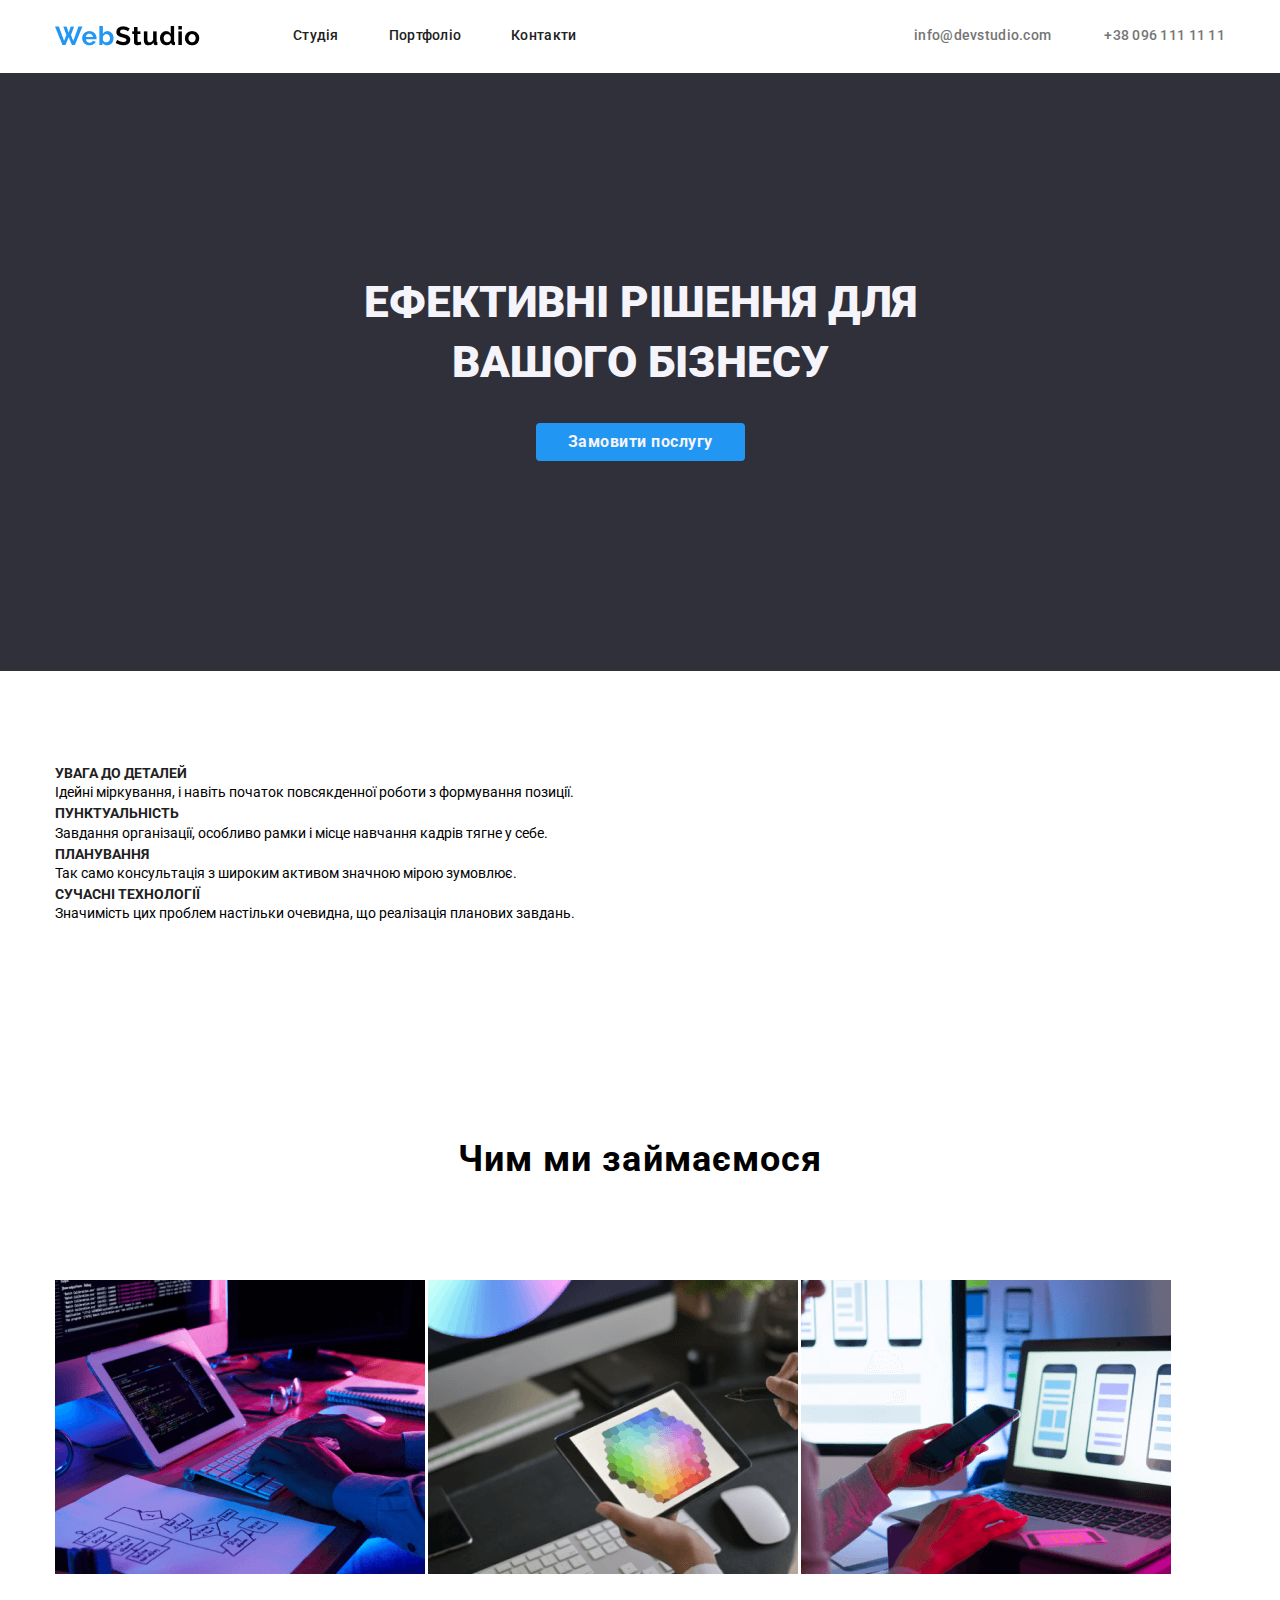
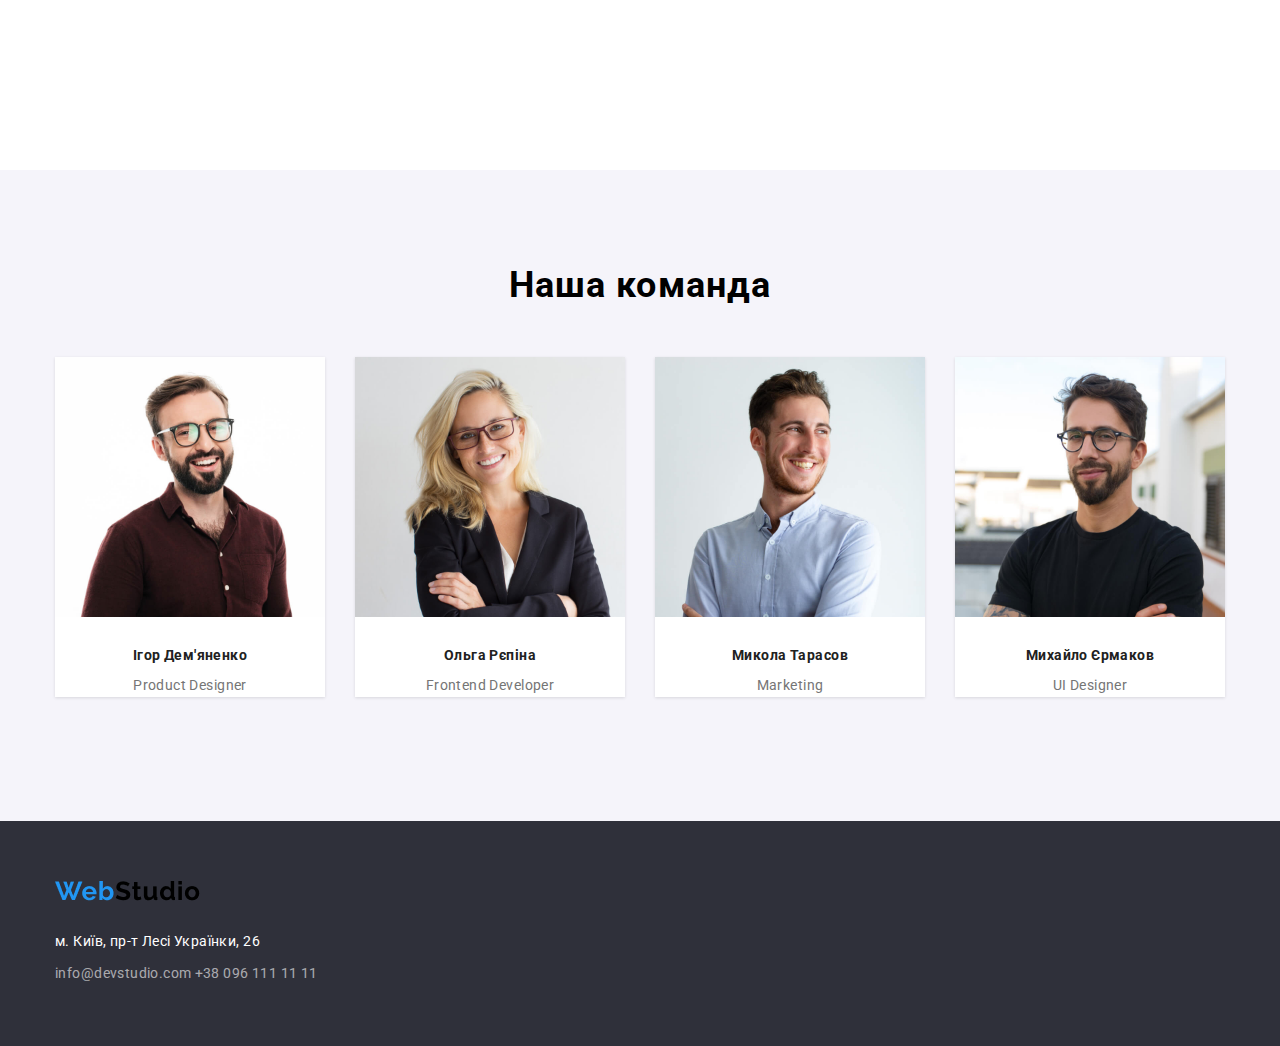
==== index.html @ a1331840 "styles" ====
<!DOCTYPE html>
<html lang="en">

<head>
    <meta charset="UTF-8">
    <meta name="viewport" content="width=device-width, initial-scale=1.0">
    <title>Web Studio</title>
    <link rel="stylesheet" href="./css/reset.css">
    <link rel="stylesheet" href="./css/normalize.css">
    <link rel="stylesheet" href="./css/style.css">
</head>

<body>
    <header class="header">
        <div class="container header_container">
            <div class="header_left">
                <img class="header_logo" src="images/logo.png" alt="header logo">
                <nav>
                    <ul class="header_navigation">
                        <li class="header_navigation--item"><a href="#">Студія</a></li>
                        <li class="header_navigation--item"><a href="#">Портфоліо</a></li>
                        <li class="header_navigation--item"><a href="#">Контакти</a></li>
                    </ul>
                </nav>
            </div>
            <div class="header_right">
                <a href="mailto:info@devstudio.com" class="header_right--link">info@devstudio.com</a>
                <a href="tel:+380961111111" class="header_right--link">+38 096 111 11 11</a>
            </div>
        </div>
    </header>

    <main>
        <section class="hero">
            <h1>Ефективні рішення для вашого бізнесу</h1>
            <button>Замовити послугу</button>
        </section>

        <section class="features container">
            <div>
                <h3>УВАГА ДО ДЕТАЛЕЙ</h3>
                <p>Ідейні міркування, і навіть початок повсякденної роботи з формування позиції.</p>
            </div>
            <div>
                <h3>ПУНКТУАЛЬНІСТЬ</h3>
                <p>Завдання організації, особливо рамки і місце навчання кадрів тягне у себе.</p>
            </div>
            <div>
                <h3>ПЛАНУВАННЯ</h3>
                <p>Так само консультація з широким активом значною мірою зумовлює.</p>
            </div>
            <div>
                <h3>СУЧАСНІ ТЕХНОЛОГІЇ</h3>
                <p>Значимість цих проблем настільки очевидна, що реалізація планових завдань.</p>
            </div>
        </section>

        <section class="projects container">
            <h2>Чим ми займаємося</h2>
            <div class="photo">
                <img src="./images/box 1.png" alt="project">
                <img src="./images/box 3.png" alt="project">
                <img src="./images/laptop.png" alt="project">
            </div>
        </section>

        <section class="team">
            <div class="container">
                <h2>Наша команда</h2>
                <div class="team__flex">
                    <div class="team__card">
                        <img src="./images/team1.jpg" alt="">
                        <h6>Ігор Дем'яненко</h6>
                        <p class="team__potition">Product Designer</p>
                    </div>

                    <div class="team__card">
                        <img src="./images/team2.jpg" alt="">
                        <h6>Ольга Рєпіна</h6>
                        <p class="team__potition">Frontend Developer</p>
                    </div>

                    <div class="team__card">
                        <img src="./images/team3.jpg" alt="">
                        <h6>Микола Тарасов</h6>
                        <p class="team__potition">Marketing</p>
                    </div>

                    <div class="team__card">
                        <img src="./images/team4.jpg" alt="">
                        <h6>Михайло Єрмаков</h6>
                        <p class="team__potition">UI Designer</p>
                    </div>
                </div>
            </div>

        </section>
    </main>

    <footer class="footer">
        <div class="footer_container">
            <img src="./images/logo.png" alt="">
            <address>
                <p class="footer_address">м. Київ, пр-т Лесі Українки, 26</p>
                <a href="mailto:info@devstudio.com" class="footer_link">info@devstudio.com</a>
                <a href="tel:+38 096 111 11 11" class="footer_link">+38 096 111 11 11</a>
            </address>
        </div>
    </footer>

</body>

</html>
---- css/style.css ----
@import url("header.css");
@import url("footer.css");
@import url("portfolio.css");


.hero {
  padding: 200px 0 210px;
  text-align: center;
  background-color: var(--dark);
  color: var(--light);
}

.hero h1 {
  font-weight: 900;
  font-size: 44px;
  width: 696px;
  text-transform: uppercase;
  margin: 0 auto 30px;
  line-height: 1.36;
}

.hero button {
  padding: 10px 32px;
  background-color: var(--blue);
  color: var(--light);
  font-weight: 700;
  font-size: 16px;
  border-radius: 4px;
  border: none;
  letter-spacing: 0.5px;
}



.features {
  padding-top: 94px;
  padding-bottom: 118px;
  margin: 0 auto;
}

.features h3 {
  color: var(--black);
  font-weight: 700;
  font-size: 14px;
  text-transform: uppercase;
  line-height: 1.17;
}



.projects {
  padding: 94px 0;
}

.projects h2,
.team h2 {
  margin-bottom: 50px;
  font-family: Roboto;
  font-size: 36px;
  font-weight: 700;
  line-height: 42.19px;
  letter-spacing: 0.03em;
  text-align: center;
}

.photo {
  padding-top: 50px;
  padding-bottom: 94px;
}



.team {
  padding-top: 94px;
  background-color: #f5f4fa;
  padding-bottom: 124px;
}

.team h6 {
  font-family: Roboto;
  margin-top: 30px;
  font-size: 14px;
  font-weight: 700;
  line-height: 16.41px;
  letter-spacing: 0.03em;
  color: #212121;
  margin-bottom: 10px;
  margin-top: 30px;
}

.team__flex {
  display: flex;
  justify-content: center;
  gap: 30px;
  flex-wrap: wrap;
}

.team__card {
  display: flex;
  align-items: center;
  flex-direction: column;
  background-color: white;
  flex-basis: 270px;
  box-shadow: 0px 2px 1px 0px #00000033;

box-shadow: 0px 1px 1px 0px #00000024;

box-shadow: 0px 1px 3px 0px #0000001F;
}

.team__card img {
  display: block;
  width: 100%;
}

.team__potition {
  font-family: Roboto;
  max-width: 270px;
  font-size: 14px;
  font-weight: 400;
  line-height: 24px;
  letter-spacing: 0.03em;
  color: #757575;
}
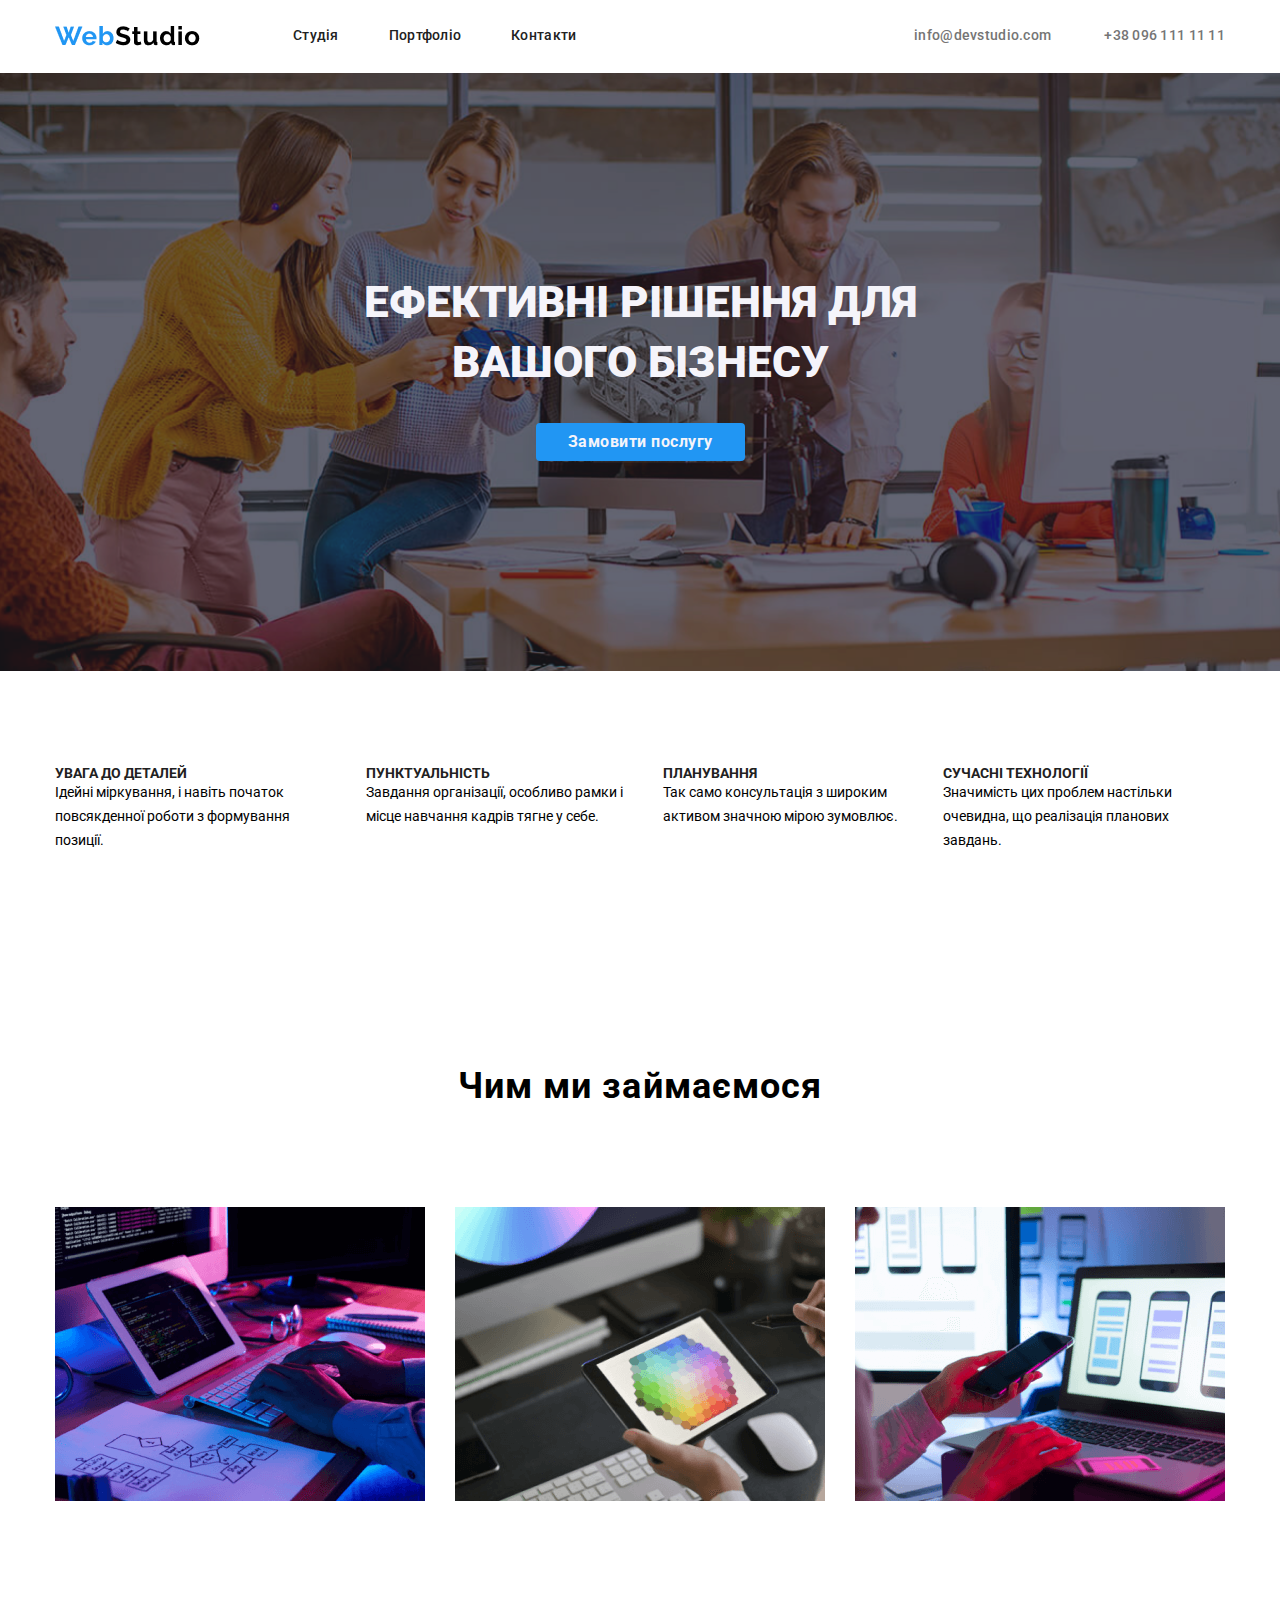
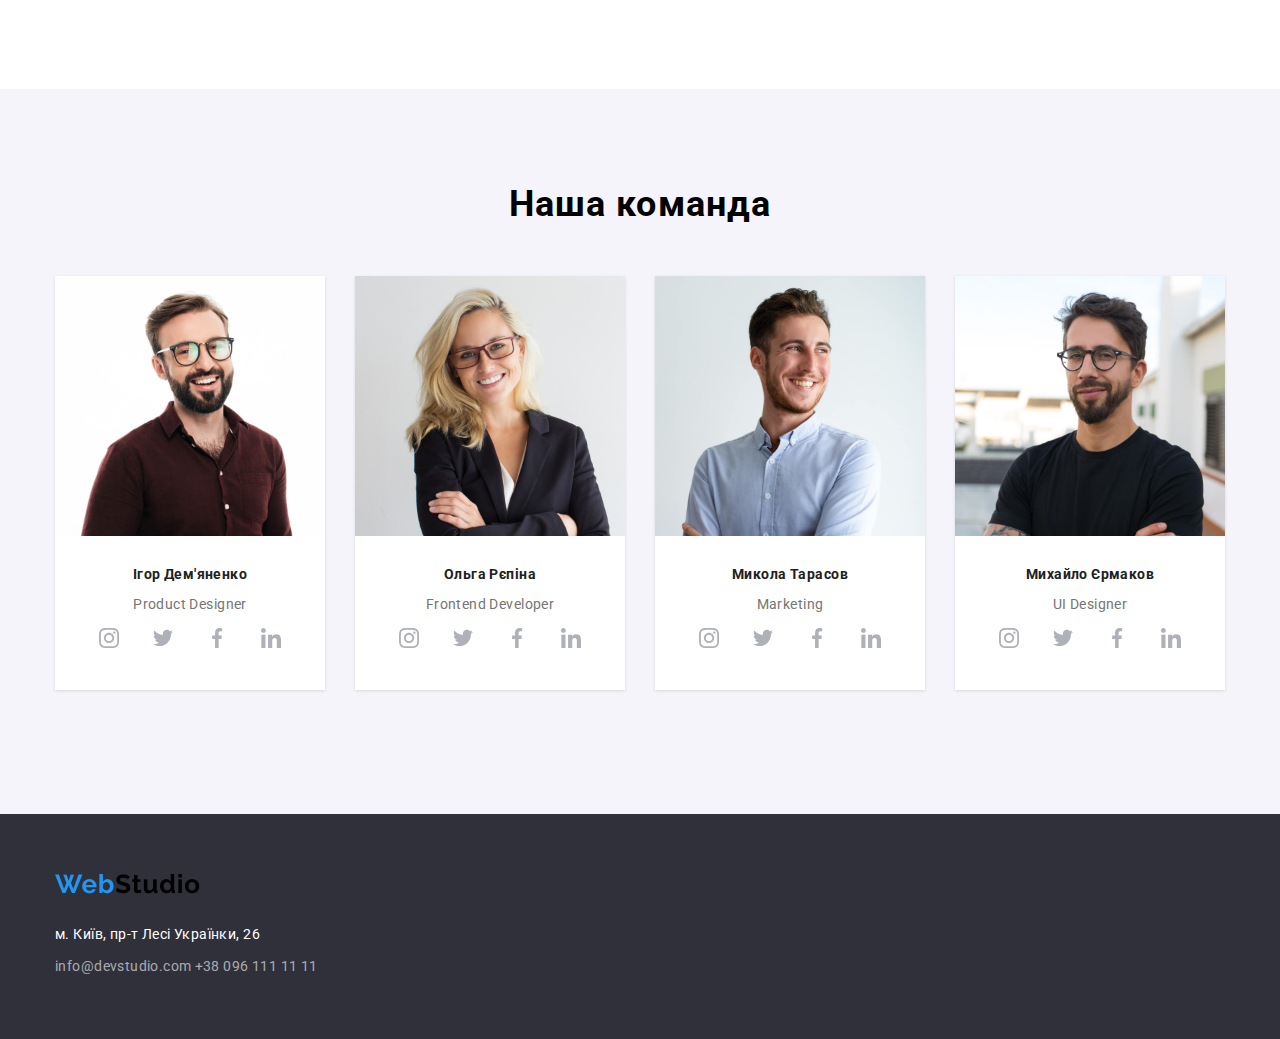
==== commit e95eed57: "team svg" ====
--- a/index.html
+++ b/index.html
@@ -72,24 +72,124 @@
                         <img src="./images/team1.jpg" alt="">
                         <h6>Ігор Дем'яненко</h6>
                         <p class="team__potition">Product Designer</p>
+                        <div class="team__socials">
+                            <a href="#">
+                                <svg version="1.1" xmlns="http://www.w3.org/2000/svg" width="32" height="32" viewBox="0 0 32 32">
+                                    <path fill="#000" d="M31.968 9.408c-0.074-1.701-0.349-2.869-0.742-3.882-0.424-1.111-1.054-2.059-1.85-2.837l-0.001-0.001c-0.78-0.792-1.724-1.419-2.778-1.827l-0.054-0.018c-1.019-0.394-2.181-0.667-3.882-0.742-1.712-0.082-2.256-0.101-6.602-0.101-4.344 0-4.888 0.019-6.595 0.094-1.699 0.074-2.869 0.349-3.88 0.742-1.112 0.424-2.060 1.054-2.839 1.85l-0.001 0.001c-0.791 0.78-1.418 1.724-1.825 2.778l-0.018 0.054c-0.395 1.019-0.669 2.181-0.744 3.882-0.082 1.712-0.101 2.256-0.101 6.602 0 4.344 0.019 4.888 0.094 6.595 0.075 1.701 0.35 2.869 0.744 3.882 0.426 1.11 1.055 2.057 1.849 2.837l0.001 0.001c0.8 0.813 1.77 1.443 2.832 1.843 1.019 0.395 2.182 0.67 3.882 0.744 1.707 0.075 2.251 0.094 6.595 0.094 4.346 0 4.89-0.019 6.595-0.094 1.701-0.074 2.869-0.349 3.882-0.742 2.157-0.85 3.833-2.526 4.664-4.628l0.019-0.055c0.394-1.019 0.669-2.182 0.744-3.882 0.075-1.707 0.093-2.251 0.093-6.595s-0.006-4.888-0.080-6.595zM29.088 22.474c-0.070 1.563-0.333 2.406-0.55 2.97-0.552 1.399-1.64 2.486-3.004 3.024l-0.036 0.012c-0.56 0.219-1.411 0.482-2.968 0.55-1.688 0.075-2.194 0.094-6.464 0.094-4.269 0-4.782-0.019-6.464-0.094-1.563-0.069-2.406-0.331-2.97-0.55-0.721-0.269-1.334-0.676-1.836-1.192l-0.001-0.001c-0.517-0.503-0.924-1.117-1.184-1.803l-0.011-0.034c-0.218-0.563-0.48-1.413-0.549-2.97-0.075-1.688-0.094-2.195-0.094-6.464 0-4.27 0.019-4.784 0.094-6.464 0.069-1.563 0.331-2.406 0.549-2.97 0.269-0.722 0.678-1.337 1.198-1.837l0.002-0.002c0.504-0.517 1.119-0.923 1.806-1.182l0.034-0.011c0.56-0.219 1.411-0.48 2.968-0.55 1.688-0.074 2.195-0.093 6.464-0.093 4.275 0 4.782 0.019 6.464 0.093 1.563 0.069 2.406 0.331 2.97 0.55 0.693 0.256 1.325 0.662 1.837 1.194 0.531 0.52 0.938 1.144 1.195 1.84 0.218 0.56 0.48 1.411 0.549 2.968 0.075 1.688 0.094 2.194 0.094 6.464 0 4.269-0.019 4.768-0.094 6.458z"></path>
+                                    <path fill="#000" d="M16.059 7.782c-4.539 0.002-8.218 3.682-8.219 8.221v0c0.091 4.471 3.737 8.060 8.221 8.060s8.13-3.589 8.221-8.052l0-0.009c-0.001-4.54-3.681-8.22-8.221-8.221h-0zM16.059 21.334c-2.945-0-5.332-2.388-5.332-5.333s2.388-5.333 5.333-5.333c0 0 0.001 0 0.001 0h-0c2.946 0 5.334 2.388 5.334 5.334s-2.388 5.334-5.334 5.334v0zM26.525 7.458c0 1.060-0.86 1.92-1.92 1.92s-1.92-0.86-1.92-1.92v0c0-1.060 0.86-1.92 1.92-1.92s1.92 0.86 1.92 1.92v0z"></path>
+                                    </svg>
+                            </a>
+                            <a href="#">
+                                <svg version="1.1" xmlns="http://www.w3.org/2000/svg" width="32" height="32" viewBox="0 0 32 32">
+                                    <path fill="#000" d="M32 6.078c-1.1 0.493-2.376 0.857-3.713 1.028l-0.068 0.007c1.36-0.817 2.382-2.078 2.873-3.579l0.013-0.046c-1.197 0.722-2.591 1.273-4.076 1.573l-0.084 0.014c-1.2-1.279-2.9-2.076-4.787-2.076-3.622 0-6.558 2.936-6.558 6.558 0 0.001 0 0.003 0 0.004v-0c0 0.52 0.043 1.021 0.152 1.496-5.454-0.266-10.28-2.88-13.522-6.861-0.564 0.949-0.899 2.092-0.902 3.313v0.001c0 2.272 1.171 4.286 2.914 5.451-1.091-0.030-2.107-0.325-2.994-0.823l0.033 0.017v0.072c0.003 3.165 2.236 5.807 5.213 6.44l0.043 0.008c-0.499 0.136-1.071 0.215-1.662 0.215-0.020 0-0.041-0-0.061-0l0.003 0c-0.419 0-0.843-0.024-1.242-0.112 0.85 2.598 3.261 4.509 6.13 4.57-2.215 1.746-5.045 2.8-8.122 2.8-0.004 0-0.008 0-0.013 0h0.001c-0.018 0-0.040 0-0.062 0-0.531 0-1.055-0.034-1.569-0.099l0.061 0.006c2.826 1.846 6.287 2.944 10.004 2.944 0.021 0 0.042-0 0.063-0h-0.003c12.072 0 18.672-10 18.672-18.669 0-0.288-0.010-0.57-0.024-0.848 1.299-0.936 2.39-2.064 3.258-3.355l0.030-0.047z"></path>
+                                    </svg>
+                            </a>
+                            <a href="#">
+                                <svg version="1.1" xmlns="http://www.w3.org/2000/svg" width="32" height="32" viewBox="0 0 32 32">
+                                    <path fill="#000" d="M21.328 5.312h2.923v-5.088c-1.232-0.143-2.66-0.224-4.107-0.224-0.052 0-0.104 0-0.157 0l0.008-0c-4.213 0-7.099 2.65-7.099 7.52v4.48h-4.646v5.688h4.646v14.312h5.699v-14.31h4.459l0.709-5.688h-5.17v-3.922c0-1.643 0.443-2.768 2.734-2.768z"></path>
+                                    </svg>
+                            </a>
+                            <a href="#">
+                                <svg version="1.1" xmlns="http://www.w3.org/2000/svg" width="32" height="32" viewBox="0 0 32 32">
+                                    <path fill="#000" d="M31.992 32v-0.001h0.008v-11.736c0-5.741-1.236-10.164-7.948-10.164-3.227 0-5.392 1.771-6.276 3.449h-0.093v-2.913h-6.364v21.364h6.627v-10.579c0-2.785 0.528-5.479 3.977-5.479 3.399 0 3.449 3.179 3.449 5.657v10.401h6.62z"></path>
+                                    <path fill="#000" d="M0.528 10.636h6.635v21.364h-6.635v-21.364z"></path>
+                                    <path fill="#000" d="M3.843 0c-2.121 0-3.843 1.721-3.843 3.843s1.721 3.879 3.843 3.879c2.121 0 3.843-1.757 3.843-3.879-0.001-2.121-1.723-3.843-3.843-3.843v0z"></path>
+                                    </svg>
+                            </a>
+                        </div>
                     </div>
 
                     <div class="team__card">
                         <img src="./images/team2.jpg" alt="">
                         <h6>Ольга Рєпіна</h6>
                         <p class="team__potition">Frontend Developer</p>
+                        <div class="team__socials">
+                            <a href="#">
+                                <svg version="1.1" xmlns="http://www.w3.org/2000/svg" width="32" height="32" viewBox="0 0 32 32">
+                                    <path fill="#000" d="M31.968 9.408c-0.074-1.701-0.349-2.869-0.742-3.882-0.424-1.111-1.054-2.059-1.85-2.837l-0.001-0.001c-0.78-0.792-1.724-1.419-2.778-1.827l-0.054-0.018c-1.019-0.394-2.181-0.667-3.882-0.742-1.712-0.082-2.256-0.101-6.602-0.101-4.344 0-4.888 0.019-6.595 0.094-1.699 0.074-2.869 0.349-3.88 0.742-1.112 0.424-2.060 1.054-2.839 1.85l-0.001 0.001c-0.791 0.78-1.418 1.724-1.825 2.778l-0.018 0.054c-0.395 1.019-0.669 2.181-0.744 3.882-0.082 1.712-0.101 2.256-0.101 6.602 0 4.344 0.019 4.888 0.094 6.595 0.075 1.701 0.35 2.869 0.744 3.882 0.426 1.11 1.055 2.057 1.849 2.837l0.001 0.001c0.8 0.813 1.77 1.443 2.832 1.843 1.019 0.395 2.182 0.67 3.882 0.744 1.707 0.075 2.251 0.094 6.595 0.094 4.346 0 4.89-0.019 6.595-0.094 1.701-0.074 2.869-0.349 3.882-0.742 2.157-0.85 3.833-2.526 4.664-4.628l0.019-0.055c0.394-1.019 0.669-2.182 0.744-3.882 0.075-1.707 0.093-2.251 0.093-6.595s-0.006-4.888-0.080-6.595zM29.088 22.474c-0.070 1.563-0.333 2.406-0.55 2.97-0.552 1.399-1.64 2.486-3.004 3.024l-0.036 0.012c-0.56 0.219-1.411 0.482-2.968 0.55-1.688 0.075-2.194 0.094-6.464 0.094-4.269 0-4.782-0.019-6.464-0.094-1.563-0.069-2.406-0.331-2.97-0.55-0.721-0.269-1.334-0.676-1.836-1.192l-0.001-0.001c-0.517-0.503-0.924-1.117-1.184-1.803l-0.011-0.034c-0.218-0.563-0.48-1.413-0.549-2.97-0.075-1.688-0.094-2.195-0.094-6.464 0-4.27 0.019-4.784 0.094-6.464 0.069-1.563 0.331-2.406 0.549-2.97 0.269-0.722 0.678-1.337 1.198-1.837l0.002-0.002c0.504-0.517 1.119-0.923 1.806-1.182l0.034-0.011c0.56-0.219 1.411-0.48 2.968-0.55 1.688-0.074 2.195-0.093 6.464-0.093 4.275 0 4.782 0.019 6.464 0.093 1.563 0.069 2.406 0.331 2.97 0.55 0.693 0.256 1.325 0.662 1.837 1.194 0.531 0.52 0.938 1.144 1.195 1.84 0.218 0.56 0.48 1.411 0.549 2.968 0.075 1.688 0.094 2.194 0.094 6.464 0 4.269-0.019 4.768-0.094 6.458z"></path>
+                                    <path fill="#000" d="M16.059 7.782c-4.539 0.002-8.218 3.682-8.219 8.221v0c0.091 4.471 3.737 8.060 8.221 8.060s8.13-3.589 8.221-8.052l0-0.009c-0.001-4.54-3.681-8.22-8.221-8.221h-0zM16.059 21.334c-2.945-0-5.332-2.388-5.332-5.333s2.388-5.333 5.333-5.333c0 0 0.001 0 0.001 0h-0c2.946 0 5.334 2.388 5.334 5.334s-2.388 5.334-5.334 5.334v0zM26.525 7.458c0 1.060-0.86 1.92-1.92 1.92s-1.92-0.86-1.92-1.92v0c0-1.060 0.86-1.92 1.92-1.92s1.92 0.86 1.92 1.92v0z"></path>
+                                    </svg>
+                            </a>
+                            <a href="#">
+                                <svg version="1.1" xmlns="http://www.w3.org/2000/svg" width="32" height="32" viewBox="0 0 32 32">
+                                    <path fill="#000" d="M32 6.078c-1.1 0.493-2.376 0.857-3.713 1.028l-0.068 0.007c1.36-0.817 2.382-2.078 2.873-3.579l0.013-0.046c-1.197 0.722-2.591 1.273-4.076 1.573l-0.084 0.014c-1.2-1.279-2.9-2.076-4.787-2.076-3.622 0-6.558 2.936-6.558 6.558 0 0.001 0 0.003 0 0.004v-0c0 0.52 0.043 1.021 0.152 1.496-5.454-0.266-10.28-2.88-13.522-6.861-0.564 0.949-0.899 2.092-0.902 3.313v0.001c0 2.272 1.171 4.286 2.914 5.451-1.091-0.030-2.107-0.325-2.994-0.823l0.033 0.017v0.072c0.003 3.165 2.236 5.807 5.213 6.44l0.043 0.008c-0.499 0.136-1.071 0.215-1.662 0.215-0.020 0-0.041-0-0.061-0l0.003 0c-0.419 0-0.843-0.024-1.242-0.112 0.85 2.598 3.261 4.509 6.13 4.57-2.215 1.746-5.045 2.8-8.122 2.8-0.004 0-0.008 0-0.013 0h0.001c-0.018 0-0.040 0-0.062 0-0.531 0-1.055-0.034-1.569-0.099l0.061 0.006c2.826 1.846 6.287 2.944 10.004 2.944 0.021 0 0.042-0 0.063-0h-0.003c12.072 0 18.672-10 18.672-18.669 0-0.288-0.010-0.57-0.024-0.848 1.299-0.936 2.39-2.064 3.258-3.355l0.030-0.047z"></path>
+                                    </svg>
+                            </a>
+                            <a href="#">
+                                <svg version="1.1" xmlns="http://www.w3.org/2000/svg" width="32" height="32" viewBox="0 0 32 32">
+                                    <path fill="#000" d="M21.328 5.312h2.923v-5.088c-1.232-0.143-2.66-0.224-4.107-0.224-0.052 0-0.104 0-0.157 0l0.008-0c-4.213 0-7.099 2.65-7.099 7.52v4.48h-4.646v5.688h4.646v14.312h5.699v-14.31h4.459l0.709-5.688h-5.17v-3.922c0-1.643 0.443-2.768 2.734-2.768z"></path>
+                                    </svg>
+                            </a>
+                            <a href="#">
+                                <svg version="1.1" xmlns="http://www.w3.org/2000/svg" width="32" height="32" viewBox="0 0 32 32">
+                                    <path fill="#000" d="M31.992 32v-0.001h0.008v-11.736c0-5.741-1.236-10.164-7.948-10.164-3.227 0-5.392 1.771-6.276 3.449h-0.093v-2.913h-6.364v21.364h6.627v-10.579c0-2.785 0.528-5.479 3.977-5.479 3.399 0 3.449 3.179 3.449 5.657v10.401h6.62z"></path>
+                                    <path fill="#000" d="M0.528 10.636h6.635v21.364h-6.635v-21.364z"></path>
+                                    <path fill="#000" d="M3.843 0c-2.121 0-3.843 1.721-3.843 3.843s1.721 3.879 3.843 3.879c2.121 0 3.843-1.757 3.843-3.879-0.001-2.121-1.723-3.843-3.843-3.843v0z"></path>
+                                    </svg>
+                            </a>
+                        </div>
                     </div>
 
                     <div class="team__card">
                         <img src="./images/team3.jpg" alt="">
                         <h6>Микола Тарасов</h6>
                         <p class="team__potition">Marketing</p>
+                        <div class="team__socials">
+                            <a href="#">
+                                <svg version="1.1" xmlns="http://www.w3.org/2000/svg" width="32" height="32" viewBox="0 0 32 32">
+                                    <path fill="#000" d="M31.968 9.408c-0.074-1.701-0.349-2.869-0.742-3.882-0.424-1.111-1.054-2.059-1.85-2.837l-0.001-0.001c-0.78-0.792-1.724-1.419-2.778-1.827l-0.054-0.018c-1.019-0.394-2.181-0.667-3.882-0.742-1.712-0.082-2.256-0.101-6.602-0.101-4.344 0-4.888 0.019-6.595 0.094-1.699 0.074-2.869 0.349-3.88 0.742-1.112 0.424-2.060 1.054-2.839 1.85l-0.001 0.001c-0.791 0.78-1.418 1.724-1.825 2.778l-0.018 0.054c-0.395 1.019-0.669 2.181-0.744 3.882-0.082 1.712-0.101 2.256-0.101 6.602 0 4.344 0.019 4.888 0.094 6.595 0.075 1.701 0.35 2.869 0.744 3.882 0.426 1.11 1.055 2.057 1.849 2.837l0.001 0.001c0.8 0.813 1.77 1.443 2.832 1.843 1.019 0.395 2.182 0.67 3.882 0.744 1.707 0.075 2.251 0.094 6.595 0.094 4.346 0 4.89-0.019 6.595-0.094 1.701-0.074 2.869-0.349 3.882-0.742 2.157-0.85 3.833-2.526 4.664-4.628l0.019-0.055c0.394-1.019 0.669-2.182 0.744-3.882 0.075-1.707 0.093-2.251 0.093-6.595s-0.006-4.888-0.080-6.595zM29.088 22.474c-0.070 1.563-0.333 2.406-0.55 2.97-0.552 1.399-1.64 2.486-3.004 3.024l-0.036 0.012c-0.56 0.219-1.411 0.482-2.968 0.55-1.688 0.075-2.194 0.094-6.464 0.094-4.269 0-4.782-0.019-6.464-0.094-1.563-0.069-2.406-0.331-2.97-0.55-0.721-0.269-1.334-0.676-1.836-1.192l-0.001-0.001c-0.517-0.503-0.924-1.117-1.184-1.803l-0.011-0.034c-0.218-0.563-0.48-1.413-0.549-2.97-0.075-1.688-0.094-2.195-0.094-6.464 0-4.27 0.019-4.784 0.094-6.464 0.069-1.563 0.331-2.406 0.549-2.97 0.269-0.722 0.678-1.337 1.198-1.837l0.002-0.002c0.504-0.517 1.119-0.923 1.806-1.182l0.034-0.011c0.56-0.219 1.411-0.48 2.968-0.55 1.688-0.074 2.195-0.093 6.464-0.093 4.275 0 4.782 0.019 6.464 0.093 1.563 0.069 2.406 0.331 2.97 0.55 0.693 0.256 1.325 0.662 1.837 1.194 0.531 0.52 0.938 1.144 1.195 1.84 0.218 0.56 0.48 1.411 0.549 2.968 0.075 1.688 0.094 2.194 0.094 6.464 0 4.269-0.019 4.768-0.094 6.458z"></path>
+                                    <path fill="#000" d="M16.059 7.782c-4.539 0.002-8.218 3.682-8.219 8.221v0c0.091 4.471 3.737 8.060 8.221 8.060s8.13-3.589 8.221-8.052l0-0.009c-0.001-4.54-3.681-8.22-8.221-8.221h-0zM16.059 21.334c-2.945-0-5.332-2.388-5.332-5.333s2.388-5.333 5.333-5.333c0 0 0.001 0 0.001 0h-0c2.946 0 5.334 2.388 5.334 5.334s-2.388 5.334-5.334 5.334v0zM26.525 7.458c0 1.060-0.86 1.92-1.92 1.92s-1.92-0.86-1.92-1.92v0c0-1.060 0.86-1.92 1.92-1.92s1.92 0.86 1.92 1.92v0z"></path>
+                                    </svg>
+                            </a>
+                            <a href="#">
+                                <svg version="1.1" xmlns="http://www.w3.org/2000/svg" width="32" height="32" viewBox="0 0 32 32">
+                                    <path fill="#000" d="M32 6.078c-1.1 0.493-2.376 0.857-3.713 1.028l-0.068 0.007c1.36-0.817 2.382-2.078 2.873-3.579l0.013-0.046c-1.197 0.722-2.591 1.273-4.076 1.573l-0.084 0.014c-1.2-1.279-2.9-2.076-4.787-2.076-3.622 0-6.558 2.936-6.558 6.558 0 0.001 0 0.003 0 0.004v-0c0 0.52 0.043 1.021 0.152 1.496-5.454-0.266-10.28-2.88-13.522-6.861-0.564 0.949-0.899 2.092-0.902 3.313v0.001c0 2.272 1.171 4.286 2.914 5.451-1.091-0.030-2.107-0.325-2.994-0.823l0.033 0.017v0.072c0.003 3.165 2.236 5.807 5.213 6.44l0.043 0.008c-0.499 0.136-1.071 0.215-1.662 0.215-0.020 0-0.041-0-0.061-0l0.003 0c-0.419 0-0.843-0.024-1.242-0.112 0.85 2.598 3.261 4.509 6.13 4.57-2.215 1.746-5.045 2.8-8.122 2.8-0.004 0-0.008 0-0.013 0h0.001c-0.018 0-0.040 0-0.062 0-0.531 0-1.055-0.034-1.569-0.099l0.061 0.006c2.826 1.846 6.287 2.944 10.004 2.944 0.021 0 0.042-0 0.063-0h-0.003c12.072 0 18.672-10 18.672-18.669 0-0.288-0.010-0.57-0.024-0.848 1.299-0.936 2.39-2.064 3.258-3.355l0.030-0.047z"></path>
+                                    </svg>
+                            </a>
+                            <a href="#">
+                                <svg version="1.1" xmlns="http://www.w3.org/2000/svg" width="32" height="32" viewBox="0 0 32 32">
+                                    <path fill="#000" d="M21.328 5.312h2.923v-5.088c-1.232-0.143-2.66-0.224-4.107-0.224-0.052 0-0.104 0-0.157 0l0.008-0c-4.213 0-7.099 2.65-7.099 7.52v4.48h-4.646v5.688h4.646v14.312h5.699v-14.31h4.459l0.709-5.688h-5.17v-3.922c0-1.643 0.443-2.768 2.734-2.768z"></path>
+                                    </svg>
+                            </a>
+                            <a href="#">
+                                <svg version="1.1" xmlns="http://www.w3.org/2000/svg" width="32" height="32" viewBox="0 0 32 32">
+                                    <path fill="#000" d="M31.992 32v-0.001h0.008v-11.736c0-5.741-1.236-10.164-7.948-10.164-3.227 0-5.392 1.771-6.276 3.449h-0.093v-2.913h-6.364v21.364h6.627v-10.579c0-2.785 0.528-5.479 3.977-5.479 3.399 0 3.449 3.179 3.449 5.657v10.401h6.62z"></path>
+                                    <path fill="#000" d="M0.528 10.636h6.635v21.364h-6.635v-21.364z"></path>
+                                    <path fill="#000" d="M3.843 0c-2.121 0-3.843 1.721-3.843 3.843s1.721 3.879 3.843 3.879c2.121 0 3.843-1.757 3.843-3.879-0.001-2.121-1.723-3.843-3.843-3.843v0z"></path>
+                                    </svg>
+                            </a>
+                        </div>
                     </div>
 
                     <div class="team__card">
                         <img src="./images/team4.jpg" alt="">
                         <h6>Михайло Єрмаков</h6>
                         <p class="team__potition">UI Designer</p>
+                        <div class="team__socials">
+                            <a href="#">
+                                <svg version="1.1" xmlns="http://www.w3.org/2000/svg" width="32" height="32" viewBox="0 0 32 32">
+                                    <path fill="#000" d="M31.968 9.408c-0.074-1.701-0.349-2.869-0.742-3.882-0.424-1.111-1.054-2.059-1.85-2.837l-0.001-0.001c-0.78-0.792-1.724-1.419-2.778-1.827l-0.054-0.018c-1.019-0.394-2.181-0.667-3.882-0.742-1.712-0.082-2.256-0.101-6.602-0.101-4.344 0-4.888 0.019-6.595 0.094-1.699 0.074-2.869 0.349-3.88 0.742-1.112 0.424-2.060 1.054-2.839 1.85l-0.001 0.001c-0.791 0.78-1.418 1.724-1.825 2.778l-0.018 0.054c-0.395 1.019-0.669 2.181-0.744 3.882-0.082 1.712-0.101 2.256-0.101 6.602 0 4.344 0.019 4.888 0.094 6.595 0.075 1.701 0.35 2.869 0.744 3.882 0.426 1.11 1.055 2.057 1.849 2.837l0.001 0.001c0.8 0.813 1.77 1.443 2.832 1.843 1.019 0.395 2.182 0.67 3.882 0.744 1.707 0.075 2.251 0.094 6.595 0.094 4.346 0 4.89-0.019 6.595-0.094 1.701-0.074 2.869-0.349 3.882-0.742 2.157-0.85 3.833-2.526 4.664-4.628l0.019-0.055c0.394-1.019 0.669-2.182 0.744-3.882 0.075-1.707 0.093-2.251 0.093-6.595s-0.006-4.888-0.080-6.595zM29.088 22.474c-0.070 1.563-0.333 2.406-0.55 2.97-0.552 1.399-1.64 2.486-3.004 3.024l-0.036 0.012c-0.56 0.219-1.411 0.482-2.968 0.55-1.688 0.075-2.194 0.094-6.464 0.094-4.269 0-4.782-0.019-6.464-0.094-1.563-0.069-2.406-0.331-2.97-0.55-0.721-0.269-1.334-0.676-1.836-1.192l-0.001-0.001c-0.517-0.503-0.924-1.117-1.184-1.803l-0.011-0.034c-0.218-0.563-0.48-1.413-0.549-2.97-0.075-1.688-0.094-2.195-0.094-6.464 0-4.27 0.019-4.784 0.094-6.464 0.069-1.563 0.331-2.406 0.549-2.97 0.269-0.722 0.678-1.337 1.198-1.837l0.002-0.002c0.504-0.517 1.119-0.923 1.806-1.182l0.034-0.011c0.56-0.219 1.411-0.48 2.968-0.55 1.688-0.074 2.195-0.093 6.464-0.093 4.275 0 4.782 0.019 6.464 0.093 1.563 0.069 2.406 0.331 2.97 0.55 0.693 0.256 1.325 0.662 1.837 1.194 0.531 0.52 0.938 1.144 1.195 1.84 0.218 0.56 0.48 1.411 0.549 2.968 0.075 1.688 0.094 2.194 0.094 6.464 0 4.269-0.019 4.768-0.094 6.458z"></path>
+                                    <path fill="#000" d="M16.059 7.782c-4.539 0.002-8.218 3.682-8.219 8.221v0c0.091 4.471 3.737 8.060 8.221 8.060s8.13-3.589 8.221-8.052l0-0.009c-0.001-4.54-3.681-8.22-8.221-8.221h-0zM16.059 21.334c-2.945-0-5.332-2.388-5.332-5.333s2.388-5.333 5.333-5.333c0 0 0.001 0 0.001 0h-0c2.946 0 5.334 2.388 5.334 5.334s-2.388 5.334-5.334 5.334v0zM26.525 7.458c0 1.060-0.86 1.92-1.92 1.92s-1.92-0.86-1.92-1.92v0c0-1.060 0.86-1.92 1.92-1.92s1.92 0.86 1.92 1.92v0z"></path>
+                                    </svg>
+                            </a>
+                            <a href="#">
+                                <svg version="1.1" xmlns="http://www.w3.org/2000/svg" width="32" height="32" viewBox="0 0 32 32">
+                                    <path fill="#000" d="M32 6.078c-1.1 0.493-2.376 0.857-3.713 1.028l-0.068 0.007c1.36-0.817 2.382-2.078 2.873-3.579l0.013-0.046c-1.197 0.722-2.591 1.273-4.076 1.573l-0.084 0.014c-1.2-1.279-2.9-2.076-4.787-2.076-3.622 0-6.558 2.936-6.558 6.558 0 0.001 0 0.003 0 0.004v-0c0 0.52 0.043 1.021 0.152 1.496-5.454-0.266-10.28-2.88-13.522-6.861-0.564 0.949-0.899 2.092-0.902 3.313v0.001c0 2.272 1.171 4.286 2.914 5.451-1.091-0.030-2.107-0.325-2.994-0.823l0.033 0.017v0.072c0.003 3.165 2.236 5.807 5.213 6.44l0.043 0.008c-0.499 0.136-1.071 0.215-1.662 0.215-0.020 0-0.041-0-0.061-0l0.003 0c-0.419 0-0.843-0.024-1.242-0.112 0.85 2.598 3.261 4.509 6.13 4.57-2.215 1.746-5.045 2.8-8.122 2.8-0.004 0-0.008 0-0.013 0h0.001c-0.018 0-0.040 0-0.062 0-0.531 0-1.055-0.034-1.569-0.099l0.061 0.006c2.826 1.846 6.287 2.944 10.004 2.944 0.021 0 0.042-0 0.063-0h-0.003c12.072 0 18.672-10 18.672-18.669 0-0.288-0.010-0.57-0.024-0.848 1.299-0.936 2.39-2.064 3.258-3.355l0.030-0.047z"></path>
+                                    </svg>
+                            </a>
+                            <a href="#">
+                                <svg version="1.1" xmlns="http://www.w3.org/2000/svg" width="32" height="32" viewBox="0 0 32 32">
+                                    <path fill="#000" d="M21.328 5.312h2.923v-5.088c-1.232-0.143-2.66-0.224-4.107-0.224-0.052 0-0.104 0-0.157 0l0.008-0c-4.213 0-7.099 2.65-7.099 7.52v4.48h-4.646v5.688h4.646v14.312h5.699v-14.31h4.459l0.709-5.688h-5.17v-3.922c0-1.643 0.443-2.768 2.734-2.768z"></path>
+                                    </svg>
+                            </a>
+                            <a href="#">
+                                <svg version="1.1" xmlns="http://www.w3.org/2000/svg" width="32" height="32" viewBox="0 0 32 32">
+                                    <path fill="#000" d="M31.992 32v-0.001h0.008v-11.736c0-5.741-1.236-10.164-7.948-10.164-3.227 0-5.392 1.771-6.276 3.449h-0.093v-2.913h-6.364v21.364h6.627v-10.579c0-2.785 0.528-5.479 3.977-5.479 3.399 0 3.449 3.179 3.449 5.657v10.401h6.62z"></path>
+                                    <path fill="#000" d="M0.528 10.636h6.635v21.364h-6.635v-21.364z"></path>
+                                    <path fill="#000" d="M3.843 0c-2.121 0-3.843 1.721-3.843 3.843s1.721 3.879 3.843 3.879c2.121 0 3.843-1.757 3.843-3.879-0.001-2.121-1.723-3.843-3.843-3.843v0z"></path>
+                                    </svg>
+                            </a>
+                        </div>
                     </div>
                 </div>
             </div>
--- a/css/style.css
+++ b/css/style.css
@@ -4,13 +4,33 @@
 
 
 .hero {
+  position: relative;
   padding: 200px 0 210px;
   text-align: center;
   background-color: var(--dark);
   color: var(--light);
+  background-image: url('../images/hero.png');
+  background-repeat: no-repeat;
+  background-position: center;
+  background-size: cover;
+}
+
+.hero::after {
+  position: absolute;
+  left: 0;
+  top: 0;
+  right: 0;
+  bottom: 0;
+  content: '';
+  /* width: 100%;
+  height: 100%; */
+  background-color: rgba(47, 48, 58, 0.40);
+  z-index: 1;
 }
 
 .hero h1 {
+  position: relative;
+  z-index: 2;
   font-weight: 900;
   font-size: 44px;
   width: 696px;
@@ -20,6 +40,8 @@
 }
 
 .hero button {
+  position: relative;
+  z-index: 2;
   padding: 10px 32px;
   background-color: var(--blue);
   color: var(--light);
@@ -33,6 +55,8 @@
 
 
 .features {
+  display: flex;
+  gap: 30px;
   padding-top: 94px;
   padding-bottom: 118px;
   margin: 0 auto;
@@ -45,6 +69,8 @@
   text-transform: uppercase;
   line-height: 1.17;
 }
+
+
 
 
 
@@ -64,8 +90,11 @@
 }
 
 .photo {
+  display: flex;
+  gap: 30px;
   padding-top: 50px;
   padding-bottom: 94px;
+  justify-content: center;
 }
 
 
@@ -102,10 +131,8 @@
   background-color: white;
   flex-basis: 270px;
   box-shadow: 0px 2px 1px 0px #00000033;
-
-box-shadow: 0px 1px 1px 0px #00000024;
-
-box-shadow: 0px 1px 3px 0px #0000001F;
+  box-shadow: 0px 1px 1px 0px #00000024;
+  box-shadow: 0px 1px 3px 0px #0000001F;
 }
 
 .team__card img {
@@ -121,4 +148,43 @@
   line-height: 24px;
   letter-spacing: 0.03em;
   color: #757575;
+}
+
+
+.team__socials {
+  display: flex;
+  margin-bottom: 30px;
+  gap: 10px;
+  justify-content: center;
+  align-items: center;
+}
+
+.team__socials a {
+  display: flex;
+  justify-content: center;
+  align-items: center;
+  height: 44px;
+  width: 44px;
+  background-color: transparent;
+  border-radius: 50%;
+  transition: all .3s ease-in-out;
+}
+
+.team__socials a:hover {
+  background-color: #2196F3;
+
+  svg path {
+    fill: white;
+  }
+}
+
+.team__socials a svg {
+  height: 20px;
+  width: 20px;
+  
+}
+
+.team__socials a svg path {
+  fill: #AFB1B8;
+  transition: all .3s ease-in-out;
 }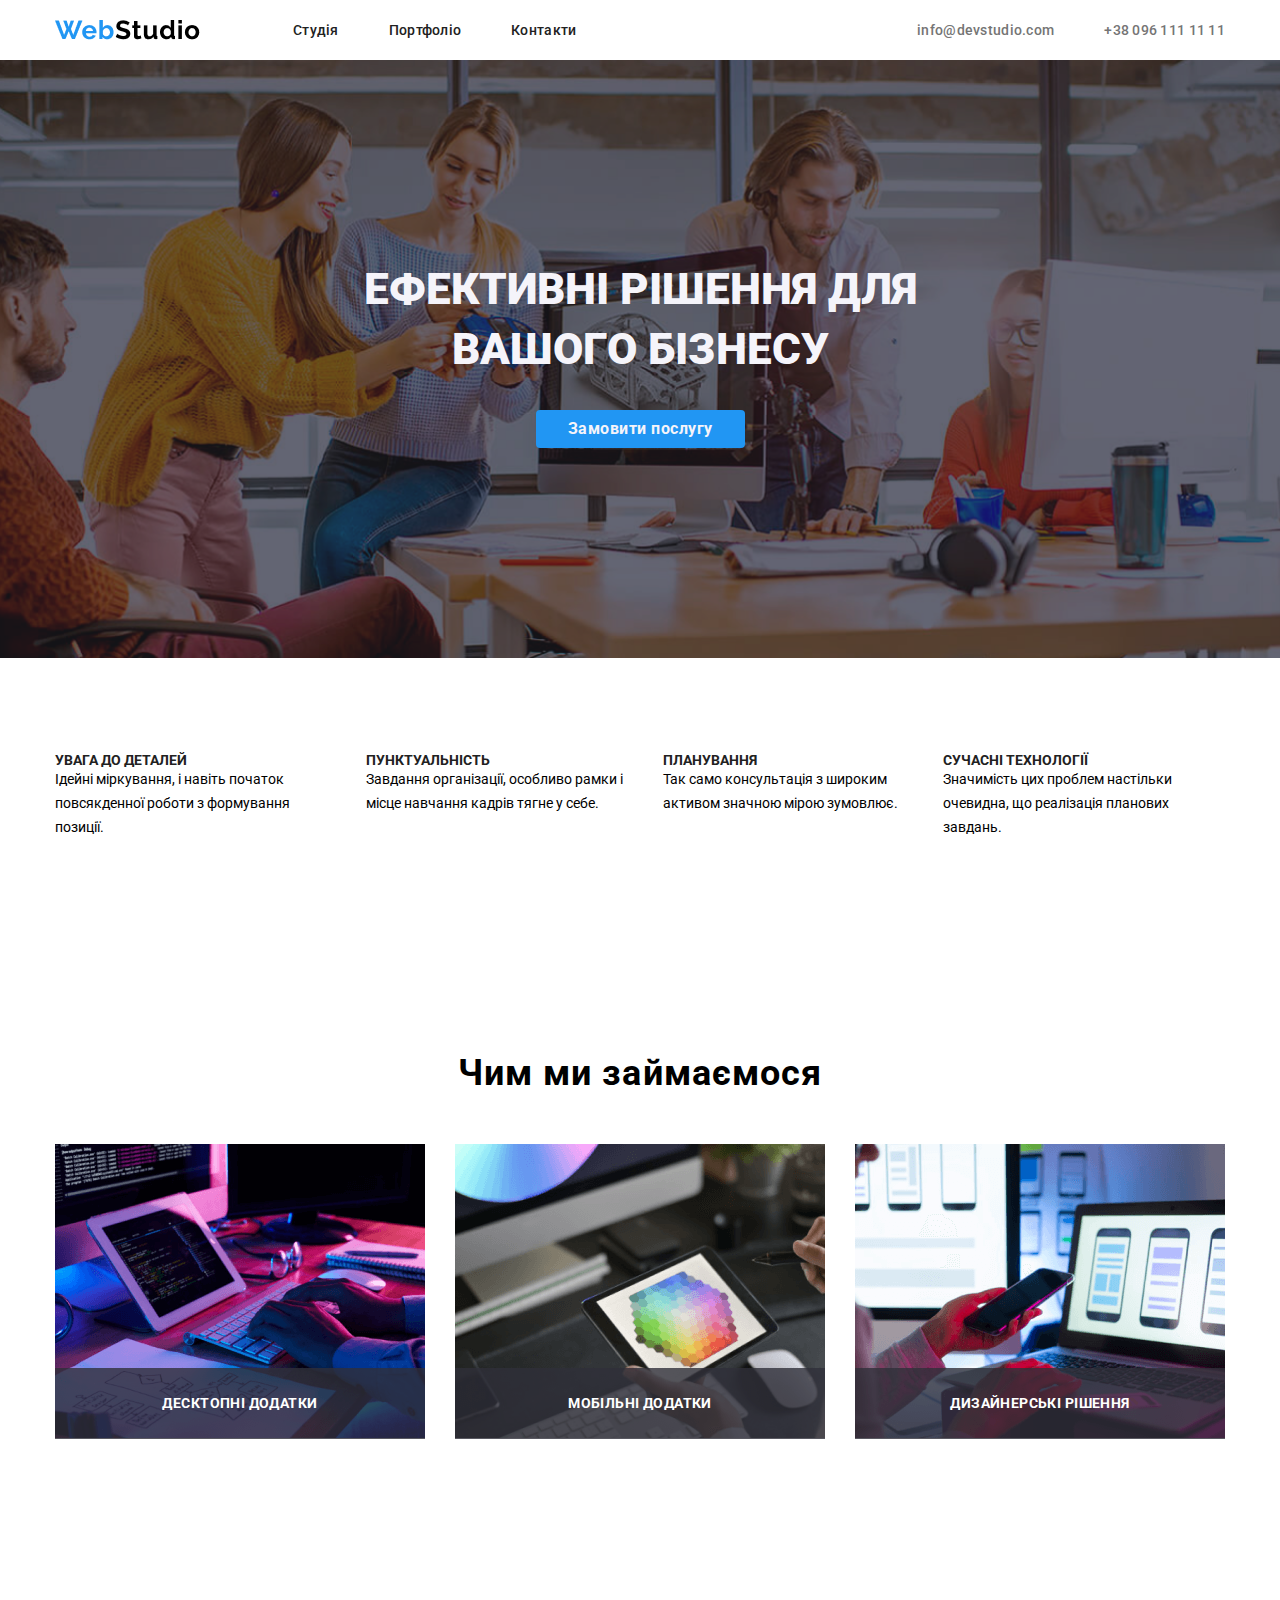
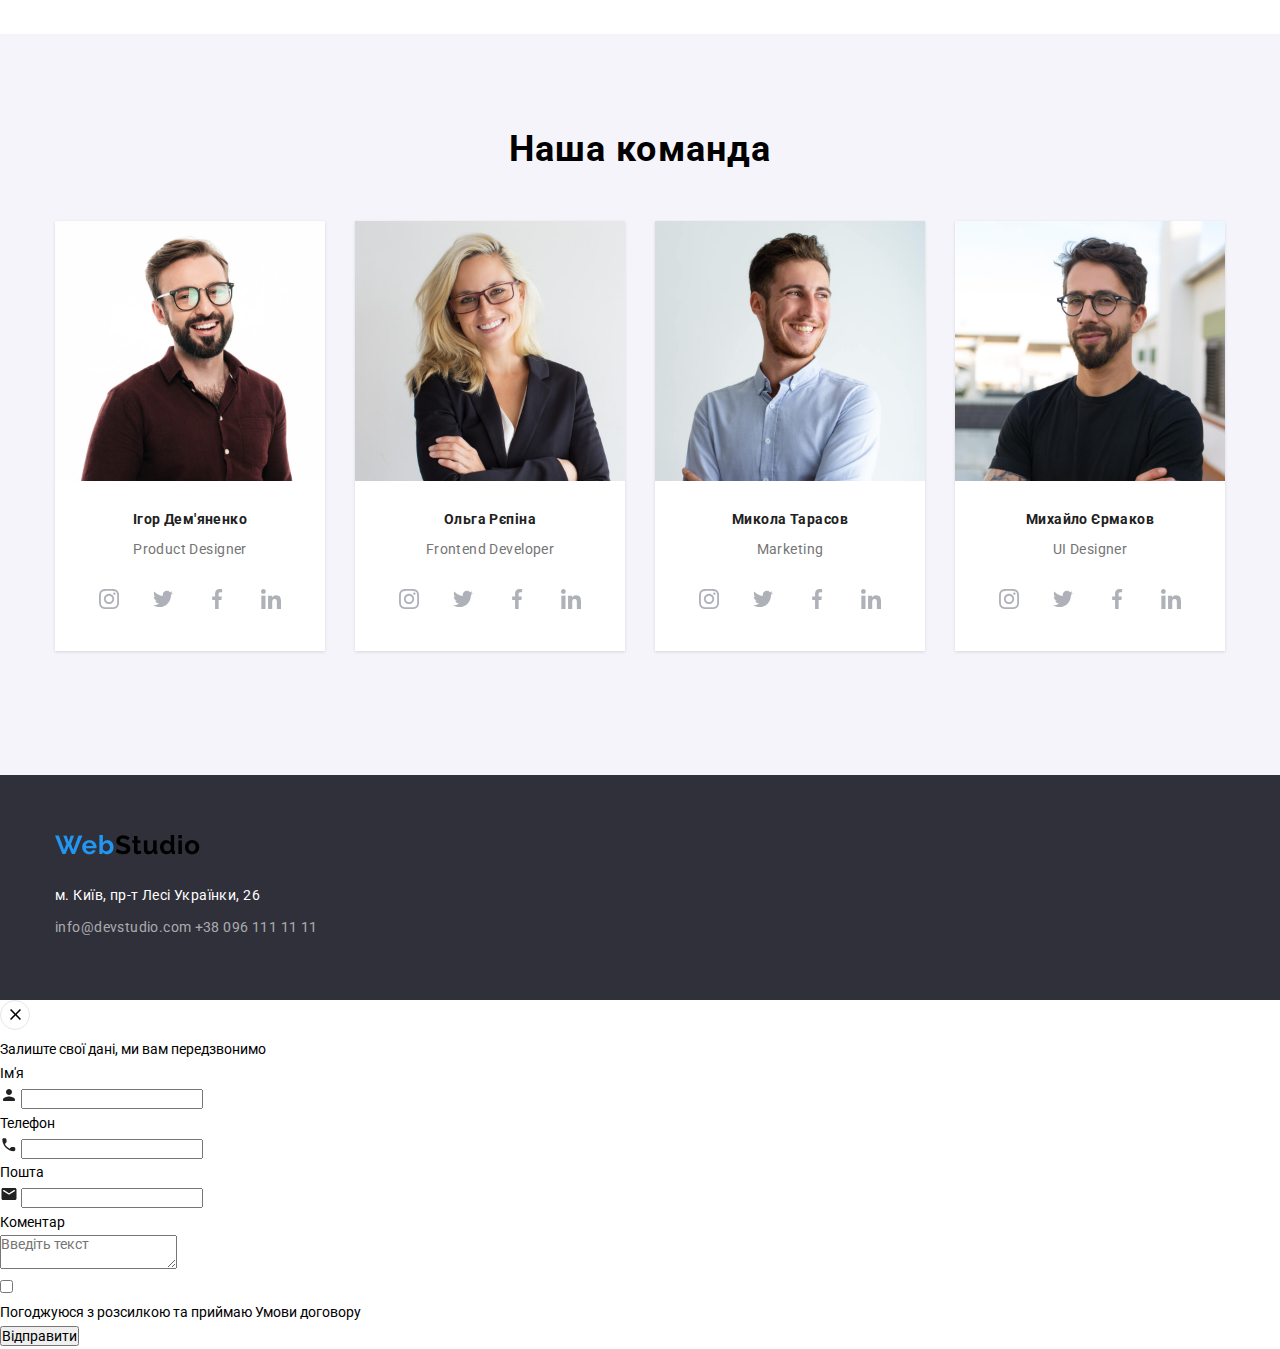
==== commit 67e55cf2: "modal" ====
--- a/index.html
+++ b/index.html
@@ -58,9 +58,19 @@
         <section class="projects container">
             <h2>Чим ми займаємося</h2>
             <div class="photo">
-                <img src="./images/box 1.png" alt="project">
-                <img src="./images/box 3.png" alt="project">
-                <img src="./images/laptop.png" alt="project">
+                <div class="photo--card">
+                    <img src="./images/box 1.png" alt="project">
+                    <p class="main_third--text">Десктопні додатки</p>
+                </div>
+                <div class="photo--card">
+                    <img src="./images/box 3.png" alt="project">
+                    <p class="main_third--text">Мобільні додатки</p>
+                </div>
+                <div class="photo--card">
+                    <img src="./images/laptop.png" alt="project">
+                    <p class="main_third--text">Дизайнерські рішення</p>
+                </div>
+
             </div>
         </section>
 
@@ -74,27 +84,43 @@
                         <p class="team__potition">Product Designer</p>
                         <div class="team__socials">
                             <a href="#">
-                                <svg version="1.1" xmlns="http://www.w3.org/2000/svg" width="32" height="32" viewBox="0 0 32 32">
-                                    <path fill="#000" d="M31.968 9.408c-0.074-1.701-0.349-2.869-0.742-3.882-0.424-1.111-1.054-2.059-1.85-2.837l-0.001-0.001c-0.78-0.792-1.724-1.419-2.778-1.827l-0.054-0.018c-1.019-0.394-2.181-0.667-3.882-0.742-1.712-0.082-2.256-0.101-6.602-0.101-4.344 0-4.888 0.019-6.595 0.094-1.699 0.074-2.869 0.349-3.88 0.742-1.112 0.424-2.060 1.054-2.839 1.85l-0.001 0.001c-0.791 0.78-1.418 1.724-1.825 2.778l-0.018 0.054c-0.395 1.019-0.669 2.181-0.744 3.882-0.082 1.712-0.101 2.256-0.101 6.602 0 4.344 0.019 4.888 0.094 6.595 0.075 1.701 0.35 2.869 0.744 3.882 0.426 1.11 1.055 2.057 1.849 2.837l0.001 0.001c0.8 0.813 1.77 1.443 2.832 1.843 1.019 0.395 2.182 0.67 3.882 0.744 1.707 0.075 2.251 0.094 6.595 0.094 4.346 0 4.89-0.019 6.595-0.094 1.701-0.074 2.869-0.349 3.882-0.742 2.157-0.85 3.833-2.526 4.664-4.628l0.019-0.055c0.394-1.019 0.669-2.182 0.744-3.882 0.075-1.707 0.093-2.251 0.093-6.595s-0.006-4.888-0.080-6.595zM29.088 22.474c-0.070 1.563-0.333 2.406-0.55 2.97-0.552 1.399-1.64 2.486-3.004 3.024l-0.036 0.012c-0.56 0.219-1.411 0.482-2.968 0.55-1.688 0.075-2.194 0.094-6.464 0.094-4.269 0-4.782-0.019-6.464-0.094-1.563-0.069-2.406-0.331-2.97-0.55-0.721-0.269-1.334-0.676-1.836-1.192l-0.001-0.001c-0.517-0.503-0.924-1.117-1.184-1.803l-0.011-0.034c-0.218-0.563-0.48-1.413-0.549-2.97-0.075-1.688-0.094-2.195-0.094-6.464 0-4.27 0.019-4.784 0.094-6.464 0.069-1.563 0.331-2.406 0.549-2.97 0.269-0.722 0.678-1.337 1.198-1.837l0.002-0.002c0.504-0.517 1.119-0.923 1.806-1.182l0.034-0.011c0.56-0.219 1.411-0.48 2.968-0.55 1.688-0.074 2.195-0.093 6.464-0.093 4.275 0 4.782 0.019 6.464 0.093 1.563 0.069 2.406 0.331 2.97 0.55 0.693 0.256 1.325 0.662 1.837 1.194 0.531 0.52 0.938 1.144 1.195 1.84 0.218 0.56 0.48 1.411 0.549 2.968 0.075 1.688 0.094 2.194 0.094 6.464 0 4.269-0.019 4.768-0.094 6.458z"></path>
-                                    <path fill="#000" d="M16.059 7.782c-4.539 0.002-8.218 3.682-8.219 8.221v0c0.091 4.471 3.737 8.060 8.221 8.060s8.13-3.589 8.221-8.052l0-0.009c-0.001-4.54-3.681-8.22-8.221-8.221h-0zM16.059 21.334c-2.945-0-5.332-2.388-5.332-5.333s2.388-5.333 5.333-5.333c0 0 0.001 0 0.001 0h-0c2.946 0 5.334 2.388 5.334 5.334s-2.388 5.334-5.334 5.334v0zM26.525 7.458c0 1.060-0.86 1.92-1.92 1.92s-1.92-0.86-1.92-1.92v0c0-1.060 0.86-1.92 1.92-1.92s1.92 0.86 1.92 1.92v0z"></path>
-                                    </svg>
-                            </a>
-                            <a href="#">
-                                <svg version="1.1" xmlns="http://www.w3.org/2000/svg" width="32" height="32" viewBox="0 0 32 32">
-                                    <path fill="#000" d="M32 6.078c-1.1 0.493-2.376 0.857-3.713 1.028l-0.068 0.007c1.36-0.817 2.382-2.078 2.873-3.579l0.013-0.046c-1.197 0.722-2.591 1.273-4.076 1.573l-0.084 0.014c-1.2-1.279-2.9-2.076-4.787-2.076-3.622 0-6.558 2.936-6.558 6.558 0 0.001 0 0.003 0 0.004v-0c0 0.52 0.043 1.021 0.152 1.496-5.454-0.266-10.28-2.88-13.522-6.861-0.564 0.949-0.899 2.092-0.902 3.313v0.001c0 2.272 1.171 4.286 2.914 5.451-1.091-0.030-2.107-0.325-2.994-0.823l0.033 0.017v0.072c0.003 3.165 2.236 5.807 5.213 6.44l0.043 0.008c-0.499 0.136-1.071 0.215-1.662 0.215-0.020 0-0.041-0-0.061-0l0.003 0c-0.419 0-0.843-0.024-1.242-0.112 0.85 2.598 3.261 4.509 6.13 4.57-2.215 1.746-5.045 2.8-8.122 2.8-0.004 0-0.008 0-0.013 0h0.001c-0.018 0-0.040 0-0.062 0-0.531 0-1.055-0.034-1.569-0.099l0.061 0.006c2.826 1.846 6.287 2.944 10.004 2.944 0.021 0 0.042-0 0.063-0h-0.003c12.072 0 18.672-10 18.672-18.669 0-0.288-0.010-0.57-0.024-0.848 1.299-0.936 2.39-2.064 3.258-3.355l0.030-0.047z"></path>
-                                    </svg>
-                            </a>
-                            <a href="#">
-                                <svg version="1.1" xmlns="http://www.w3.org/2000/svg" width="32" height="32" viewBox="0 0 32 32">
-                                    <path fill="#000" d="M21.328 5.312h2.923v-5.088c-1.232-0.143-2.66-0.224-4.107-0.224-0.052 0-0.104 0-0.157 0l0.008-0c-4.213 0-7.099 2.65-7.099 7.52v4.48h-4.646v5.688h4.646v14.312h5.699v-14.31h4.459l0.709-5.688h-5.17v-3.922c0-1.643 0.443-2.768 2.734-2.768z"></path>
-                                    </svg>
-                            </a>
-                            <a href="#">
-                                <svg version="1.1" xmlns="http://www.w3.org/2000/svg" width="32" height="32" viewBox="0 0 32 32">
-                                    <path fill="#000" d="M31.992 32v-0.001h0.008v-11.736c0-5.741-1.236-10.164-7.948-10.164-3.227 0-5.392 1.771-6.276 3.449h-0.093v-2.913h-6.364v21.364h6.627v-10.579c0-2.785 0.528-5.479 3.977-5.479 3.399 0 3.449 3.179 3.449 5.657v10.401h6.62z"></path>
+                                <svg version="1.1" xmlns="http://www.w3.org/2000/svg" width="32" height="32"
+                                    viewBox="0 0 32 32">
+                                    <path fill="#000"
+                                        d="M31.968 9.408c-0.074-1.701-0.349-2.869-0.742-3.882-0.424-1.111-1.054-2.059-1.85-2.837l-0.001-0.001c-0.78-0.792-1.724-1.419-2.778-1.827l-0.054-0.018c-1.019-0.394-2.181-0.667-3.882-0.742-1.712-0.082-2.256-0.101-6.602-0.101-4.344 0-4.888 0.019-6.595 0.094-1.699 0.074-2.869 0.349-3.88 0.742-1.112 0.424-2.060 1.054-2.839 1.85l-0.001 0.001c-0.791 0.78-1.418 1.724-1.825 2.778l-0.018 0.054c-0.395 1.019-0.669 2.181-0.744 3.882-0.082 1.712-0.101 2.256-0.101 6.602 0 4.344 0.019 4.888 0.094 6.595 0.075 1.701 0.35 2.869 0.744 3.882 0.426 1.11 1.055 2.057 1.849 2.837l0.001 0.001c0.8 0.813 1.77 1.443 2.832 1.843 1.019 0.395 2.182 0.67 3.882 0.744 1.707 0.075 2.251 0.094 6.595 0.094 4.346 0 4.89-0.019 6.595-0.094 1.701-0.074 2.869-0.349 3.882-0.742 2.157-0.85 3.833-2.526 4.664-4.628l0.019-0.055c0.394-1.019 0.669-2.182 0.744-3.882 0.075-1.707 0.093-2.251 0.093-6.595s-0.006-4.888-0.080-6.595zM29.088 22.474c-0.070 1.563-0.333 2.406-0.55 2.97-0.552 1.399-1.64 2.486-3.004 3.024l-0.036 0.012c-0.56 0.219-1.411 0.482-2.968 0.55-1.688 0.075-2.194 0.094-6.464 0.094-4.269 0-4.782-0.019-6.464-0.094-1.563-0.069-2.406-0.331-2.97-0.55-0.721-0.269-1.334-0.676-1.836-1.192l-0.001-0.001c-0.517-0.503-0.924-1.117-1.184-1.803l-0.011-0.034c-0.218-0.563-0.48-1.413-0.549-2.97-0.075-1.688-0.094-2.195-0.094-6.464 0-4.27 0.019-4.784 0.094-6.464 0.069-1.563 0.331-2.406 0.549-2.97 0.269-0.722 0.678-1.337 1.198-1.837l0.002-0.002c0.504-0.517 1.119-0.923 1.806-1.182l0.034-0.011c0.56-0.219 1.411-0.48 2.968-0.55 1.688-0.074 2.195-0.093 6.464-0.093 4.275 0 4.782 0.019 6.464 0.093 1.563 0.069 2.406 0.331 2.97 0.55 0.693 0.256 1.325 0.662 1.837 1.194 0.531 0.52 0.938 1.144 1.195 1.84 0.218 0.56 0.48 1.411 0.549 2.968 0.075 1.688 0.094 2.194 0.094 6.464 0 4.269-0.019 4.768-0.094 6.458z">
+                                    </path>
+                                    <path fill="#000"
+                                        d="M16.059 7.782c-4.539 0.002-8.218 3.682-8.219 8.221v0c0.091 4.471 3.737 8.060 8.221 8.060s8.13-3.589 8.221-8.052l0-0.009c-0.001-4.54-3.681-8.22-8.221-8.221h-0zM16.059 21.334c-2.945-0-5.332-2.388-5.332-5.333s2.388-5.333 5.333-5.333c0 0 0.001 0 0.001 0h-0c2.946 0 5.334 2.388 5.334 5.334s-2.388 5.334-5.334 5.334v0zM26.525 7.458c0 1.060-0.86 1.92-1.92 1.92s-1.92-0.86-1.92-1.92v0c0-1.060 0.86-1.92 1.92-1.92s1.92 0.86 1.92 1.92v0z">
+                                    </path>
+                                </svg>
+                            </a>
+                            <a href="#">
+                                <svg version="1.1" xmlns="http://www.w3.org/2000/svg" width="32" height="32"
+                                    viewBox="0 0 32 32">
+                                    <path fill="#000"
+                                        d="M32 6.078c-1.1 0.493-2.376 0.857-3.713 1.028l-0.068 0.007c1.36-0.817 2.382-2.078 2.873-3.579l0.013-0.046c-1.197 0.722-2.591 1.273-4.076 1.573l-0.084 0.014c-1.2-1.279-2.9-2.076-4.787-2.076-3.622 0-6.558 2.936-6.558 6.558 0 0.001 0 0.003 0 0.004v-0c0 0.52 0.043 1.021 0.152 1.496-5.454-0.266-10.28-2.88-13.522-6.861-0.564 0.949-0.899 2.092-0.902 3.313v0.001c0 2.272 1.171 4.286 2.914 5.451-1.091-0.030-2.107-0.325-2.994-0.823l0.033 0.017v0.072c0.003 3.165 2.236 5.807 5.213 6.44l0.043 0.008c-0.499 0.136-1.071 0.215-1.662 0.215-0.020 0-0.041-0-0.061-0l0.003 0c-0.419 0-0.843-0.024-1.242-0.112 0.85 2.598 3.261 4.509 6.13 4.57-2.215 1.746-5.045 2.8-8.122 2.8-0.004 0-0.008 0-0.013 0h0.001c-0.018 0-0.040 0-0.062 0-0.531 0-1.055-0.034-1.569-0.099l0.061 0.006c2.826 1.846 6.287 2.944 10.004 2.944 0.021 0 0.042-0 0.063-0h-0.003c12.072 0 18.672-10 18.672-18.669 0-0.288-0.010-0.57-0.024-0.848 1.299-0.936 2.39-2.064 3.258-3.355l0.030-0.047z">
+                                    </path>
+                                </svg>
+                            </a>
+                            <a href="#">
+                                <svg version="1.1" xmlns="http://www.w3.org/2000/svg" width="32" height="32"
+                                    viewBox="0 0 32 32">
+                                    <path fill="#000"
+                                        d="M21.328 5.312h2.923v-5.088c-1.232-0.143-2.66-0.224-4.107-0.224-0.052 0-0.104 0-0.157 0l0.008-0c-4.213 0-7.099 2.65-7.099 7.52v4.48h-4.646v5.688h4.646v14.312h5.699v-14.31h4.459l0.709-5.688h-5.17v-3.922c0-1.643 0.443-2.768 2.734-2.768z">
+                                    </path>
+                                </svg>
+                            </a>
+                            <a href="#">
+                                <svg version="1.1" xmlns="http://www.w3.org/2000/svg" width="32" height="32"
+                                    viewBox="0 0 32 32">
+                                    <path fill="#000"
+                                        d="M31.992 32v-0.001h0.008v-11.736c0-5.741-1.236-10.164-7.948-10.164-3.227 0-5.392 1.771-6.276 3.449h-0.093v-2.913h-6.364v21.364h6.627v-10.579c0-2.785 0.528-5.479 3.977-5.479 3.399 0 3.449 3.179 3.449 5.657v10.401h6.62z">
+                                    </path>
                                     <path fill="#000" d="M0.528 10.636h6.635v21.364h-6.635v-21.364z"></path>
-                                    <path fill="#000" d="M3.843 0c-2.121 0-3.843 1.721-3.843 3.843s1.721 3.879 3.843 3.879c2.121 0 3.843-1.757 3.843-3.879-0.001-2.121-1.723-3.843-3.843-3.843v0z"></path>
-                                    </svg>
+                                    <path fill="#000"
+                                        d="M3.843 0c-2.121 0-3.843 1.721-3.843 3.843s1.721 3.879 3.843 3.879c2.121 0 3.843-1.757 3.843-3.879-0.001-2.121-1.723-3.843-3.843-3.843v0z">
+                                    </path>
+                                </svg>
                             </a>
                         </div>
                     </div>
@@ -105,27 +131,43 @@
                         <p class="team__potition">Frontend Developer</p>
                         <div class="team__socials">
                             <a href="#">
-                                <svg version="1.1" xmlns="http://www.w3.org/2000/svg" width="32" height="32" viewBox="0 0 32 32">
-                                    <path fill="#000" d="M31.968 9.408c-0.074-1.701-0.349-2.869-0.742-3.882-0.424-1.111-1.054-2.059-1.85-2.837l-0.001-0.001c-0.78-0.792-1.724-1.419-2.778-1.827l-0.054-0.018c-1.019-0.394-2.181-0.667-3.882-0.742-1.712-0.082-2.256-0.101-6.602-0.101-4.344 0-4.888 0.019-6.595 0.094-1.699 0.074-2.869 0.349-3.88 0.742-1.112 0.424-2.060 1.054-2.839 1.85l-0.001 0.001c-0.791 0.78-1.418 1.724-1.825 2.778l-0.018 0.054c-0.395 1.019-0.669 2.181-0.744 3.882-0.082 1.712-0.101 2.256-0.101 6.602 0 4.344 0.019 4.888 0.094 6.595 0.075 1.701 0.35 2.869 0.744 3.882 0.426 1.11 1.055 2.057 1.849 2.837l0.001 0.001c0.8 0.813 1.77 1.443 2.832 1.843 1.019 0.395 2.182 0.67 3.882 0.744 1.707 0.075 2.251 0.094 6.595 0.094 4.346 0 4.89-0.019 6.595-0.094 1.701-0.074 2.869-0.349 3.882-0.742 2.157-0.85 3.833-2.526 4.664-4.628l0.019-0.055c0.394-1.019 0.669-2.182 0.744-3.882 0.075-1.707 0.093-2.251 0.093-6.595s-0.006-4.888-0.080-6.595zM29.088 22.474c-0.070 1.563-0.333 2.406-0.55 2.97-0.552 1.399-1.64 2.486-3.004 3.024l-0.036 0.012c-0.56 0.219-1.411 0.482-2.968 0.55-1.688 0.075-2.194 0.094-6.464 0.094-4.269 0-4.782-0.019-6.464-0.094-1.563-0.069-2.406-0.331-2.97-0.55-0.721-0.269-1.334-0.676-1.836-1.192l-0.001-0.001c-0.517-0.503-0.924-1.117-1.184-1.803l-0.011-0.034c-0.218-0.563-0.48-1.413-0.549-2.97-0.075-1.688-0.094-2.195-0.094-6.464 0-4.27 0.019-4.784 0.094-6.464 0.069-1.563 0.331-2.406 0.549-2.97 0.269-0.722 0.678-1.337 1.198-1.837l0.002-0.002c0.504-0.517 1.119-0.923 1.806-1.182l0.034-0.011c0.56-0.219 1.411-0.48 2.968-0.55 1.688-0.074 2.195-0.093 6.464-0.093 4.275 0 4.782 0.019 6.464 0.093 1.563 0.069 2.406 0.331 2.97 0.55 0.693 0.256 1.325 0.662 1.837 1.194 0.531 0.52 0.938 1.144 1.195 1.84 0.218 0.56 0.48 1.411 0.549 2.968 0.075 1.688 0.094 2.194 0.094 6.464 0 4.269-0.019 4.768-0.094 6.458z"></path>
-                                    <path fill="#000" d="M16.059 7.782c-4.539 0.002-8.218 3.682-8.219 8.221v0c0.091 4.471 3.737 8.060 8.221 8.060s8.13-3.589 8.221-8.052l0-0.009c-0.001-4.54-3.681-8.22-8.221-8.221h-0zM16.059 21.334c-2.945-0-5.332-2.388-5.332-5.333s2.388-5.333 5.333-5.333c0 0 0.001 0 0.001 0h-0c2.946 0 5.334 2.388 5.334 5.334s-2.388 5.334-5.334 5.334v0zM26.525 7.458c0 1.060-0.86 1.92-1.92 1.92s-1.92-0.86-1.92-1.92v0c0-1.060 0.86-1.92 1.92-1.92s1.92 0.86 1.92 1.92v0z"></path>
-                                    </svg>
-                            </a>
-                            <a href="#">
-                                <svg version="1.1" xmlns="http://www.w3.org/2000/svg" width="32" height="32" viewBox="0 0 32 32">
-                                    <path fill="#000" d="M32 6.078c-1.1 0.493-2.376 0.857-3.713 1.028l-0.068 0.007c1.36-0.817 2.382-2.078 2.873-3.579l0.013-0.046c-1.197 0.722-2.591 1.273-4.076 1.573l-0.084 0.014c-1.2-1.279-2.9-2.076-4.787-2.076-3.622 0-6.558 2.936-6.558 6.558 0 0.001 0 0.003 0 0.004v-0c0 0.52 0.043 1.021 0.152 1.496-5.454-0.266-10.28-2.88-13.522-6.861-0.564 0.949-0.899 2.092-0.902 3.313v0.001c0 2.272 1.171 4.286 2.914 5.451-1.091-0.030-2.107-0.325-2.994-0.823l0.033 0.017v0.072c0.003 3.165 2.236 5.807 5.213 6.44l0.043 0.008c-0.499 0.136-1.071 0.215-1.662 0.215-0.020 0-0.041-0-0.061-0l0.003 0c-0.419 0-0.843-0.024-1.242-0.112 0.85 2.598 3.261 4.509 6.13 4.57-2.215 1.746-5.045 2.8-8.122 2.8-0.004 0-0.008 0-0.013 0h0.001c-0.018 0-0.040 0-0.062 0-0.531 0-1.055-0.034-1.569-0.099l0.061 0.006c2.826 1.846 6.287 2.944 10.004 2.944 0.021 0 0.042-0 0.063-0h-0.003c12.072 0 18.672-10 18.672-18.669 0-0.288-0.010-0.57-0.024-0.848 1.299-0.936 2.39-2.064 3.258-3.355l0.030-0.047z"></path>
-                                    </svg>
-                            </a>
-                            <a href="#">
-                                <svg version="1.1" xmlns="http://www.w3.org/2000/svg" width="32" height="32" viewBox="0 0 32 32">
-                                    <path fill="#000" d="M21.328 5.312h2.923v-5.088c-1.232-0.143-2.66-0.224-4.107-0.224-0.052 0-0.104 0-0.157 0l0.008-0c-4.213 0-7.099 2.65-7.099 7.52v4.48h-4.646v5.688h4.646v14.312h5.699v-14.31h4.459l0.709-5.688h-5.17v-3.922c0-1.643 0.443-2.768 2.734-2.768z"></path>
-                                    </svg>
-                            </a>
-                            <a href="#">
-                                <svg version="1.1" xmlns="http://www.w3.org/2000/svg" width="32" height="32" viewBox="0 0 32 32">
-                                    <path fill="#000" d="M31.992 32v-0.001h0.008v-11.736c0-5.741-1.236-10.164-7.948-10.164-3.227 0-5.392 1.771-6.276 3.449h-0.093v-2.913h-6.364v21.364h6.627v-10.579c0-2.785 0.528-5.479 3.977-5.479 3.399 0 3.449 3.179 3.449 5.657v10.401h6.62z"></path>
+                                <svg version="1.1" xmlns="http://www.w3.org/2000/svg" width="32" height="32"
+                                    viewBox="0 0 32 32">
+                                    <path fill="#000"
+                                        d="M31.968 9.408c-0.074-1.701-0.349-2.869-0.742-3.882-0.424-1.111-1.054-2.059-1.85-2.837l-0.001-0.001c-0.78-0.792-1.724-1.419-2.778-1.827l-0.054-0.018c-1.019-0.394-2.181-0.667-3.882-0.742-1.712-0.082-2.256-0.101-6.602-0.101-4.344 0-4.888 0.019-6.595 0.094-1.699 0.074-2.869 0.349-3.88 0.742-1.112 0.424-2.060 1.054-2.839 1.85l-0.001 0.001c-0.791 0.78-1.418 1.724-1.825 2.778l-0.018 0.054c-0.395 1.019-0.669 2.181-0.744 3.882-0.082 1.712-0.101 2.256-0.101 6.602 0 4.344 0.019 4.888 0.094 6.595 0.075 1.701 0.35 2.869 0.744 3.882 0.426 1.11 1.055 2.057 1.849 2.837l0.001 0.001c0.8 0.813 1.77 1.443 2.832 1.843 1.019 0.395 2.182 0.67 3.882 0.744 1.707 0.075 2.251 0.094 6.595 0.094 4.346 0 4.89-0.019 6.595-0.094 1.701-0.074 2.869-0.349 3.882-0.742 2.157-0.85 3.833-2.526 4.664-4.628l0.019-0.055c0.394-1.019 0.669-2.182 0.744-3.882 0.075-1.707 0.093-2.251 0.093-6.595s-0.006-4.888-0.080-6.595zM29.088 22.474c-0.070 1.563-0.333 2.406-0.55 2.97-0.552 1.399-1.64 2.486-3.004 3.024l-0.036 0.012c-0.56 0.219-1.411 0.482-2.968 0.55-1.688 0.075-2.194 0.094-6.464 0.094-4.269 0-4.782-0.019-6.464-0.094-1.563-0.069-2.406-0.331-2.97-0.55-0.721-0.269-1.334-0.676-1.836-1.192l-0.001-0.001c-0.517-0.503-0.924-1.117-1.184-1.803l-0.011-0.034c-0.218-0.563-0.48-1.413-0.549-2.97-0.075-1.688-0.094-2.195-0.094-6.464 0-4.27 0.019-4.784 0.094-6.464 0.069-1.563 0.331-2.406 0.549-2.97 0.269-0.722 0.678-1.337 1.198-1.837l0.002-0.002c0.504-0.517 1.119-0.923 1.806-1.182l0.034-0.011c0.56-0.219 1.411-0.48 2.968-0.55 1.688-0.074 2.195-0.093 6.464-0.093 4.275 0 4.782 0.019 6.464 0.093 1.563 0.069 2.406 0.331 2.97 0.55 0.693 0.256 1.325 0.662 1.837 1.194 0.531 0.52 0.938 1.144 1.195 1.84 0.218 0.56 0.48 1.411 0.549 2.968 0.075 1.688 0.094 2.194 0.094 6.464 0 4.269-0.019 4.768-0.094 6.458z">
+                                    </path>
+                                    <path fill="#000"
+                                        d="M16.059 7.782c-4.539 0.002-8.218 3.682-8.219 8.221v0c0.091 4.471 3.737 8.060 8.221 8.060s8.13-3.589 8.221-8.052l0-0.009c-0.001-4.54-3.681-8.22-8.221-8.221h-0zM16.059 21.334c-2.945-0-5.332-2.388-5.332-5.333s2.388-5.333 5.333-5.333c0 0 0.001 0 0.001 0h-0c2.946 0 5.334 2.388 5.334 5.334s-2.388 5.334-5.334 5.334v0zM26.525 7.458c0 1.060-0.86 1.92-1.92 1.92s-1.92-0.86-1.92-1.92v0c0-1.060 0.86-1.92 1.92-1.92s1.92 0.86 1.92 1.92v0z">
+                                    </path>
+                                </svg>
+                            </a>
+                            <a href="#">
+                                <svg version="1.1" xmlns="http://www.w3.org/2000/svg" width="32" height="32"
+                                    viewBox="0 0 32 32">
+                                    <path fill="#000"
+                                        d="M32 6.078c-1.1 0.493-2.376 0.857-3.713 1.028l-0.068 0.007c1.36-0.817 2.382-2.078 2.873-3.579l0.013-0.046c-1.197 0.722-2.591 1.273-4.076 1.573l-0.084 0.014c-1.2-1.279-2.9-2.076-4.787-2.076-3.622 0-6.558 2.936-6.558 6.558 0 0.001 0 0.003 0 0.004v-0c0 0.52 0.043 1.021 0.152 1.496-5.454-0.266-10.28-2.88-13.522-6.861-0.564 0.949-0.899 2.092-0.902 3.313v0.001c0 2.272 1.171 4.286 2.914 5.451-1.091-0.030-2.107-0.325-2.994-0.823l0.033 0.017v0.072c0.003 3.165 2.236 5.807 5.213 6.44l0.043 0.008c-0.499 0.136-1.071 0.215-1.662 0.215-0.020 0-0.041-0-0.061-0l0.003 0c-0.419 0-0.843-0.024-1.242-0.112 0.85 2.598 3.261 4.509 6.13 4.57-2.215 1.746-5.045 2.8-8.122 2.8-0.004 0-0.008 0-0.013 0h0.001c-0.018 0-0.040 0-0.062 0-0.531 0-1.055-0.034-1.569-0.099l0.061 0.006c2.826 1.846 6.287 2.944 10.004 2.944 0.021 0 0.042-0 0.063-0h-0.003c12.072 0 18.672-10 18.672-18.669 0-0.288-0.010-0.57-0.024-0.848 1.299-0.936 2.39-2.064 3.258-3.355l0.030-0.047z">
+                                    </path>
+                                </svg>
+                            </a>
+                            <a href="#">
+                                <svg version="1.1" xmlns="http://www.w3.org/2000/svg" width="32" height="32"
+                                    viewBox="0 0 32 32">
+                                    <path fill="#000"
+                                        d="M21.328 5.312h2.923v-5.088c-1.232-0.143-2.66-0.224-4.107-0.224-0.052 0-0.104 0-0.157 0l0.008-0c-4.213 0-7.099 2.65-7.099 7.52v4.48h-4.646v5.688h4.646v14.312h5.699v-14.31h4.459l0.709-5.688h-5.17v-3.922c0-1.643 0.443-2.768 2.734-2.768z">
+                                    </path>
+                                </svg>
+                            </a>
+                            <a href="#">
+                                <svg version="1.1" xmlns="http://www.w3.org/2000/svg" width="32" height="32"
+                                    viewBox="0 0 32 32">
+                                    <path fill="#000"
+                                        d="M31.992 32v-0.001h0.008v-11.736c0-5.741-1.236-10.164-7.948-10.164-3.227 0-5.392 1.771-6.276 3.449h-0.093v-2.913h-6.364v21.364h6.627v-10.579c0-2.785 0.528-5.479 3.977-5.479 3.399 0 3.449 3.179 3.449 5.657v10.401h6.62z">
+                                    </path>
                                     <path fill="#000" d="M0.528 10.636h6.635v21.364h-6.635v-21.364z"></path>
-                                    <path fill="#000" d="M3.843 0c-2.121 0-3.843 1.721-3.843 3.843s1.721 3.879 3.843 3.879c2.121 0 3.843-1.757 3.843-3.879-0.001-2.121-1.723-3.843-3.843-3.843v0z"></path>
-                                    </svg>
+                                    <path fill="#000"
+                                        d="M3.843 0c-2.121 0-3.843 1.721-3.843 3.843s1.721 3.879 3.843 3.879c2.121 0 3.843-1.757 3.843-3.879-0.001-2.121-1.723-3.843-3.843-3.843v0z">
+                                    </path>
+                                </svg>
                             </a>
                         </div>
                     </div>
@@ -136,27 +178,43 @@
                         <p class="team__potition">Marketing</p>
                         <div class="team__socials">
                             <a href="#">
-                                <svg version="1.1" xmlns="http://www.w3.org/2000/svg" width="32" height="32" viewBox="0 0 32 32">
-                                    <path fill="#000" d="M31.968 9.408c-0.074-1.701-0.349-2.869-0.742-3.882-0.424-1.111-1.054-2.059-1.85-2.837l-0.001-0.001c-0.78-0.792-1.724-1.419-2.778-1.827l-0.054-0.018c-1.019-0.394-2.181-0.667-3.882-0.742-1.712-0.082-2.256-0.101-6.602-0.101-4.344 0-4.888 0.019-6.595 0.094-1.699 0.074-2.869 0.349-3.88 0.742-1.112 0.424-2.060 1.054-2.839 1.85l-0.001 0.001c-0.791 0.78-1.418 1.724-1.825 2.778l-0.018 0.054c-0.395 1.019-0.669 2.181-0.744 3.882-0.082 1.712-0.101 2.256-0.101 6.602 0 4.344 0.019 4.888 0.094 6.595 0.075 1.701 0.35 2.869 0.744 3.882 0.426 1.11 1.055 2.057 1.849 2.837l0.001 0.001c0.8 0.813 1.77 1.443 2.832 1.843 1.019 0.395 2.182 0.67 3.882 0.744 1.707 0.075 2.251 0.094 6.595 0.094 4.346 0 4.89-0.019 6.595-0.094 1.701-0.074 2.869-0.349 3.882-0.742 2.157-0.85 3.833-2.526 4.664-4.628l0.019-0.055c0.394-1.019 0.669-2.182 0.744-3.882 0.075-1.707 0.093-2.251 0.093-6.595s-0.006-4.888-0.080-6.595zM29.088 22.474c-0.070 1.563-0.333 2.406-0.55 2.97-0.552 1.399-1.64 2.486-3.004 3.024l-0.036 0.012c-0.56 0.219-1.411 0.482-2.968 0.55-1.688 0.075-2.194 0.094-6.464 0.094-4.269 0-4.782-0.019-6.464-0.094-1.563-0.069-2.406-0.331-2.97-0.55-0.721-0.269-1.334-0.676-1.836-1.192l-0.001-0.001c-0.517-0.503-0.924-1.117-1.184-1.803l-0.011-0.034c-0.218-0.563-0.48-1.413-0.549-2.97-0.075-1.688-0.094-2.195-0.094-6.464 0-4.27 0.019-4.784 0.094-6.464 0.069-1.563 0.331-2.406 0.549-2.97 0.269-0.722 0.678-1.337 1.198-1.837l0.002-0.002c0.504-0.517 1.119-0.923 1.806-1.182l0.034-0.011c0.56-0.219 1.411-0.48 2.968-0.55 1.688-0.074 2.195-0.093 6.464-0.093 4.275 0 4.782 0.019 6.464 0.093 1.563 0.069 2.406 0.331 2.97 0.55 0.693 0.256 1.325 0.662 1.837 1.194 0.531 0.52 0.938 1.144 1.195 1.84 0.218 0.56 0.48 1.411 0.549 2.968 0.075 1.688 0.094 2.194 0.094 6.464 0 4.269-0.019 4.768-0.094 6.458z"></path>
-                                    <path fill="#000" d="M16.059 7.782c-4.539 0.002-8.218 3.682-8.219 8.221v0c0.091 4.471 3.737 8.060 8.221 8.060s8.13-3.589 8.221-8.052l0-0.009c-0.001-4.54-3.681-8.22-8.221-8.221h-0zM16.059 21.334c-2.945-0-5.332-2.388-5.332-5.333s2.388-5.333 5.333-5.333c0 0 0.001 0 0.001 0h-0c2.946 0 5.334 2.388 5.334 5.334s-2.388 5.334-5.334 5.334v0zM26.525 7.458c0 1.060-0.86 1.92-1.92 1.92s-1.92-0.86-1.92-1.92v0c0-1.060 0.86-1.92 1.92-1.92s1.92 0.86 1.92 1.92v0z"></path>
-                                    </svg>
-                            </a>
-                            <a href="#">
-                                <svg version="1.1" xmlns="http://www.w3.org/2000/svg" width="32" height="32" viewBox="0 0 32 32">
-                                    <path fill="#000" d="M32 6.078c-1.1 0.493-2.376 0.857-3.713 1.028l-0.068 0.007c1.36-0.817 2.382-2.078 2.873-3.579l0.013-0.046c-1.197 0.722-2.591 1.273-4.076 1.573l-0.084 0.014c-1.2-1.279-2.9-2.076-4.787-2.076-3.622 0-6.558 2.936-6.558 6.558 0 0.001 0 0.003 0 0.004v-0c0 0.52 0.043 1.021 0.152 1.496-5.454-0.266-10.28-2.88-13.522-6.861-0.564 0.949-0.899 2.092-0.902 3.313v0.001c0 2.272 1.171 4.286 2.914 5.451-1.091-0.030-2.107-0.325-2.994-0.823l0.033 0.017v0.072c0.003 3.165 2.236 5.807 5.213 6.44l0.043 0.008c-0.499 0.136-1.071 0.215-1.662 0.215-0.020 0-0.041-0-0.061-0l0.003 0c-0.419 0-0.843-0.024-1.242-0.112 0.85 2.598 3.261 4.509 6.13 4.57-2.215 1.746-5.045 2.8-8.122 2.8-0.004 0-0.008 0-0.013 0h0.001c-0.018 0-0.040 0-0.062 0-0.531 0-1.055-0.034-1.569-0.099l0.061 0.006c2.826 1.846 6.287 2.944 10.004 2.944 0.021 0 0.042-0 0.063-0h-0.003c12.072 0 18.672-10 18.672-18.669 0-0.288-0.010-0.57-0.024-0.848 1.299-0.936 2.39-2.064 3.258-3.355l0.030-0.047z"></path>
-                                    </svg>
-                            </a>
-                            <a href="#">
-                                <svg version="1.1" xmlns="http://www.w3.org/2000/svg" width="32" height="32" viewBox="0 0 32 32">
-                                    <path fill="#000" d="M21.328 5.312h2.923v-5.088c-1.232-0.143-2.66-0.224-4.107-0.224-0.052 0-0.104 0-0.157 0l0.008-0c-4.213 0-7.099 2.65-7.099 7.52v4.48h-4.646v5.688h4.646v14.312h5.699v-14.31h4.459l0.709-5.688h-5.17v-3.922c0-1.643 0.443-2.768 2.734-2.768z"></path>
-                                    </svg>
-                            </a>
-                            <a href="#">
-                                <svg version="1.1" xmlns="http://www.w3.org/2000/svg" width="32" height="32" viewBox="0 0 32 32">
-                                    <path fill="#000" d="M31.992 32v-0.001h0.008v-11.736c0-5.741-1.236-10.164-7.948-10.164-3.227 0-5.392 1.771-6.276 3.449h-0.093v-2.913h-6.364v21.364h6.627v-10.579c0-2.785 0.528-5.479 3.977-5.479 3.399 0 3.449 3.179 3.449 5.657v10.401h6.62z"></path>
+                                <svg version="1.1" xmlns="http://www.w3.org/2000/svg" width="32" height="32"
+                                    viewBox="0 0 32 32">
+                                    <path fill="#000"
+                                        d="M31.968 9.408c-0.074-1.701-0.349-2.869-0.742-3.882-0.424-1.111-1.054-2.059-1.85-2.837l-0.001-0.001c-0.78-0.792-1.724-1.419-2.778-1.827l-0.054-0.018c-1.019-0.394-2.181-0.667-3.882-0.742-1.712-0.082-2.256-0.101-6.602-0.101-4.344 0-4.888 0.019-6.595 0.094-1.699 0.074-2.869 0.349-3.88 0.742-1.112 0.424-2.060 1.054-2.839 1.85l-0.001 0.001c-0.791 0.78-1.418 1.724-1.825 2.778l-0.018 0.054c-0.395 1.019-0.669 2.181-0.744 3.882-0.082 1.712-0.101 2.256-0.101 6.602 0 4.344 0.019 4.888 0.094 6.595 0.075 1.701 0.35 2.869 0.744 3.882 0.426 1.11 1.055 2.057 1.849 2.837l0.001 0.001c0.8 0.813 1.77 1.443 2.832 1.843 1.019 0.395 2.182 0.67 3.882 0.744 1.707 0.075 2.251 0.094 6.595 0.094 4.346 0 4.89-0.019 6.595-0.094 1.701-0.074 2.869-0.349 3.882-0.742 2.157-0.85 3.833-2.526 4.664-4.628l0.019-0.055c0.394-1.019 0.669-2.182 0.744-3.882 0.075-1.707 0.093-2.251 0.093-6.595s-0.006-4.888-0.080-6.595zM29.088 22.474c-0.070 1.563-0.333 2.406-0.55 2.97-0.552 1.399-1.64 2.486-3.004 3.024l-0.036 0.012c-0.56 0.219-1.411 0.482-2.968 0.55-1.688 0.075-2.194 0.094-6.464 0.094-4.269 0-4.782-0.019-6.464-0.094-1.563-0.069-2.406-0.331-2.97-0.55-0.721-0.269-1.334-0.676-1.836-1.192l-0.001-0.001c-0.517-0.503-0.924-1.117-1.184-1.803l-0.011-0.034c-0.218-0.563-0.48-1.413-0.549-2.97-0.075-1.688-0.094-2.195-0.094-6.464 0-4.27 0.019-4.784 0.094-6.464 0.069-1.563 0.331-2.406 0.549-2.97 0.269-0.722 0.678-1.337 1.198-1.837l0.002-0.002c0.504-0.517 1.119-0.923 1.806-1.182l0.034-0.011c0.56-0.219 1.411-0.48 2.968-0.55 1.688-0.074 2.195-0.093 6.464-0.093 4.275 0 4.782 0.019 6.464 0.093 1.563 0.069 2.406 0.331 2.97 0.55 0.693 0.256 1.325 0.662 1.837 1.194 0.531 0.52 0.938 1.144 1.195 1.84 0.218 0.56 0.48 1.411 0.549 2.968 0.075 1.688 0.094 2.194 0.094 6.464 0 4.269-0.019 4.768-0.094 6.458z">
+                                    </path>
+                                    <path fill="#000"
+                                        d="M16.059 7.782c-4.539 0.002-8.218 3.682-8.219 8.221v0c0.091 4.471 3.737 8.060 8.221 8.060s8.13-3.589 8.221-8.052l0-0.009c-0.001-4.54-3.681-8.22-8.221-8.221h-0zM16.059 21.334c-2.945-0-5.332-2.388-5.332-5.333s2.388-5.333 5.333-5.333c0 0 0.001 0 0.001 0h-0c2.946 0 5.334 2.388 5.334 5.334s-2.388 5.334-5.334 5.334v0zM26.525 7.458c0 1.060-0.86 1.92-1.92 1.92s-1.92-0.86-1.92-1.92v0c0-1.060 0.86-1.92 1.92-1.92s1.92 0.86 1.92 1.92v0z">
+                                    </path>
+                                </svg>
+                            </a>
+                            <a href="#">
+                                <svg version="1.1" xmlns="http://www.w3.org/2000/svg" width="32" height="32"
+                                    viewBox="0 0 32 32">
+                                    <path fill="#000"
+                                        d="M32 6.078c-1.1 0.493-2.376 0.857-3.713 1.028l-0.068 0.007c1.36-0.817 2.382-2.078 2.873-3.579l0.013-0.046c-1.197 0.722-2.591 1.273-4.076 1.573l-0.084 0.014c-1.2-1.279-2.9-2.076-4.787-2.076-3.622 0-6.558 2.936-6.558 6.558 0 0.001 0 0.003 0 0.004v-0c0 0.52 0.043 1.021 0.152 1.496-5.454-0.266-10.28-2.88-13.522-6.861-0.564 0.949-0.899 2.092-0.902 3.313v0.001c0 2.272 1.171 4.286 2.914 5.451-1.091-0.030-2.107-0.325-2.994-0.823l0.033 0.017v0.072c0.003 3.165 2.236 5.807 5.213 6.44l0.043 0.008c-0.499 0.136-1.071 0.215-1.662 0.215-0.020 0-0.041-0-0.061-0l0.003 0c-0.419 0-0.843-0.024-1.242-0.112 0.85 2.598 3.261 4.509 6.13 4.57-2.215 1.746-5.045 2.8-8.122 2.8-0.004 0-0.008 0-0.013 0h0.001c-0.018 0-0.040 0-0.062 0-0.531 0-1.055-0.034-1.569-0.099l0.061 0.006c2.826 1.846 6.287 2.944 10.004 2.944 0.021 0 0.042-0 0.063-0h-0.003c12.072 0 18.672-10 18.672-18.669 0-0.288-0.010-0.57-0.024-0.848 1.299-0.936 2.39-2.064 3.258-3.355l0.030-0.047z">
+                                    </path>
+                                </svg>
+                            </a>
+                            <a href="#">
+                                <svg version="1.1" xmlns="http://www.w3.org/2000/svg" width="32" height="32"
+                                    viewBox="0 0 32 32">
+                                    <path fill="#000"
+                                        d="M21.328 5.312h2.923v-5.088c-1.232-0.143-2.66-0.224-4.107-0.224-0.052 0-0.104 0-0.157 0l0.008-0c-4.213 0-7.099 2.65-7.099 7.52v4.48h-4.646v5.688h4.646v14.312h5.699v-14.31h4.459l0.709-5.688h-5.17v-3.922c0-1.643 0.443-2.768 2.734-2.768z">
+                                    </path>
+                                </svg>
+                            </a>
+                            <a href="#">
+                                <svg version="1.1" xmlns="http://www.w3.org/2000/svg" width="32" height="32"
+                                    viewBox="0 0 32 32">
+                                    <path fill="#000"
+                                        d="M31.992 32v-0.001h0.008v-11.736c0-5.741-1.236-10.164-7.948-10.164-3.227 0-5.392 1.771-6.276 3.449h-0.093v-2.913h-6.364v21.364h6.627v-10.579c0-2.785 0.528-5.479 3.977-5.479 3.399 0 3.449 3.179 3.449 5.657v10.401h6.62z">
+                                    </path>
                                     <path fill="#000" d="M0.528 10.636h6.635v21.364h-6.635v-21.364z"></path>
-                                    <path fill="#000" d="M3.843 0c-2.121 0-3.843 1.721-3.843 3.843s1.721 3.879 3.843 3.879c2.121 0 3.843-1.757 3.843-3.879-0.001-2.121-1.723-3.843-3.843-3.843v0z"></path>
-                                    </svg>
+                                    <path fill="#000"
+                                        d="M3.843 0c-2.121 0-3.843 1.721-3.843 3.843s1.721 3.879 3.843 3.879c2.121 0 3.843-1.757 3.843-3.879-0.001-2.121-1.723-3.843-3.843-3.843v0z">
+                                    </path>
+                                </svg>
                             </a>
                         </div>
                     </div>
@@ -167,27 +225,43 @@
                         <p class="team__potition">UI Designer</p>
                         <div class="team__socials">
                             <a href="#">
-                                <svg version="1.1" xmlns="http://www.w3.org/2000/svg" width="32" height="32" viewBox="0 0 32 32">
-                                    <path fill="#000" d="M31.968 9.408c-0.074-1.701-0.349-2.869-0.742-3.882-0.424-1.111-1.054-2.059-1.85-2.837l-0.001-0.001c-0.78-0.792-1.724-1.419-2.778-1.827l-0.054-0.018c-1.019-0.394-2.181-0.667-3.882-0.742-1.712-0.082-2.256-0.101-6.602-0.101-4.344 0-4.888 0.019-6.595 0.094-1.699 0.074-2.869 0.349-3.88 0.742-1.112 0.424-2.060 1.054-2.839 1.85l-0.001 0.001c-0.791 0.78-1.418 1.724-1.825 2.778l-0.018 0.054c-0.395 1.019-0.669 2.181-0.744 3.882-0.082 1.712-0.101 2.256-0.101 6.602 0 4.344 0.019 4.888 0.094 6.595 0.075 1.701 0.35 2.869 0.744 3.882 0.426 1.11 1.055 2.057 1.849 2.837l0.001 0.001c0.8 0.813 1.77 1.443 2.832 1.843 1.019 0.395 2.182 0.67 3.882 0.744 1.707 0.075 2.251 0.094 6.595 0.094 4.346 0 4.89-0.019 6.595-0.094 1.701-0.074 2.869-0.349 3.882-0.742 2.157-0.85 3.833-2.526 4.664-4.628l0.019-0.055c0.394-1.019 0.669-2.182 0.744-3.882 0.075-1.707 0.093-2.251 0.093-6.595s-0.006-4.888-0.080-6.595zM29.088 22.474c-0.070 1.563-0.333 2.406-0.55 2.97-0.552 1.399-1.64 2.486-3.004 3.024l-0.036 0.012c-0.56 0.219-1.411 0.482-2.968 0.55-1.688 0.075-2.194 0.094-6.464 0.094-4.269 0-4.782-0.019-6.464-0.094-1.563-0.069-2.406-0.331-2.97-0.55-0.721-0.269-1.334-0.676-1.836-1.192l-0.001-0.001c-0.517-0.503-0.924-1.117-1.184-1.803l-0.011-0.034c-0.218-0.563-0.48-1.413-0.549-2.97-0.075-1.688-0.094-2.195-0.094-6.464 0-4.27 0.019-4.784 0.094-6.464 0.069-1.563 0.331-2.406 0.549-2.97 0.269-0.722 0.678-1.337 1.198-1.837l0.002-0.002c0.504-0.517 1.119-0.923 1.806-1.182l0.034-0.011c0.56-0.219 1.411-0.48 2.968-0.55 1.688-0.074 2.195-0.093 6.464-0.093 4.275 0 4.782 0.019 6.464 0.093 1.563 0.069 2.406 0.331 2.97 0.55 0.693 0.256 1.325 0.662 1.837 1.194 0.531 0.52 0.938 1.144 1.195 1.84 0.218 0.56 0.48 1.411 0.549 2.968 0.075 1.688 0.094 2.194 0.094 6.464 0 4.269-0.019 4.768-0.094 6.458z"></path>
-                                    <path fill="#000" d="M16.059 7.782c-4.539 0.002-8.218 3.682-8.219 8.221v0c0.091 4.471 3.737 8.060 8.221 8.060s8.13-3.589 8.221-8.052l0-0.009c-0.001-4.54-3.681-8.22-8.221-8.221h-0zM16.059 21.334c-2.945-0-5.332-2.388-5.332-5.333s2.388-5.333 5.333-5.333c0 0 0.001 0 0.001 0h-0c2.946 0 5.334 2.388 5.334 5.334s-2.388 5.334-5.334 5.334v0zM26.525 7.458c0 1.060-0.86 1.92-1.92 1.92s-1.92-0.86-1.92-1.92v0c0-1.060 0.86-1.92 1.92-1.92s1.92 0.86 1.92 1.92v0z"></path>
-                                    </svg>
-                            </a>
-                            <a href="#">
-                                <svg version="1.1" xmlns="http://www.w3.org/2000/svg" width="32" height="32" viewBox="0 0 32 32">
-                                    <path fill="#000" d="M32 6.078c-1.1 0.493-2.376 0.857-3.713 1.028l-0.068 0.007c1.36-0.817 2.382-2.078 2.873-3.579l0.013-0.046c-1.197 0.722-2.591 1.273-4.076 1.573l-0.084 0.014c-1.2-1.279-2.9-2.076-4.787-2.076-3.622 0-6.558 2.936-6.558 6.558 0 0.001 0 0.003 0 0.004v-0c0 0.52 0.043 1.021 0.152 1.496-5.454-0.266-10.28-2.88-13.522-6.861-0.564 0.949-0.899 2.092-0.902 3.313v0.001c0 2.272 1.171 4.286 2.914 5.451-1.091-0.030-2.107-0.325-2.994-0.823l0.033 0.017v0.072c0.003 3.165 2.236 5.807 5.213 6.44l0.043 0.008c-0.499 0.136-1.071 0.215-1.662 0.215-0.020 0-0.041-0-0.061-0l0.003 0c-0.419 0-0.843-0.024-1.242-0.112 0.85 2.598 3.261 4.509 6.13 4.57-2.215 1.746-5.045 2.8-8.122 2.8-0.004 0-0.008 0-0.013 0h0.001c-0.018 0-0.040 0-0.062 0-0.531 0-1.055-0.034-1.569-0.099l0.061 0.006c2.826 1.846 6.287 2.944 10.004 2.944 0.021 0 0.042-0 0.063-0h-0.003c12.072 0 18.672-10 18.672-18.669 0-0.288-0.010-0.57-0.024-0.848 1.299-0.936 2.39-2.064 3.258-3.355l0.030-0.047z"></path>
-                                    </svg>
-                            </a>
-                            <a href="#">
-                                <svg version="1.1" xmlns="http://www.w3.org/2000/svg" width="32" height="32" viewBox="0 0 32 32">
-                                    <path fill="#000" d="M21.328 5.312h2.923v-5.088c-1.232-0.143-2.66-0.224-4.107-0.224-0.052 0-0.104 0-0.157 0l0.008-0c-4.213 0-7.099 2.65-7.099 7.52v4.48h-4.646v5.688h4.646v14.312h5.699v-14.31h4.459l0.709-5.688h-5.17v-3.922c0-1.643 0.443-2.768 2.734-2.768z"></path>
-                                    </svg>
-                            </a>
-                            <a href="#">
-                                <svg version="1.1" xmlns="http://www.w3.org/2000/svg" width="32" height="32" viewBox="0 0 32 32">
-                                    <path fill="#000" d="M31.992 32v-0.001h0.008v-11.736c0-5.741-1.236-10.164-7.948-10.164-3.227 0-5.392 1.771-6.276 3.449h-0.093v-2.913h-6.364v21.364h6.627v-10.579c0-2.785 0.528-5.479 3.977-5.479 3.399 0 3.449 3.179 3.449 5.657v10.401h6.62z"></path>
+                                <svg version="1.1" xmlns="http://www.w3.org/2000/svg" width="32" height="32"
+                                    viewBox="0 0 32 32">
+                                    <path fill="#000"
+                                        d="M31.968 9.408c-0.074-1.701-0.349-2.869-0.742-3.882-0.424-1.111-1.054-2.059-1.85-2.837l-0.001-0.001c-0.78-0.792-1.724-1.419-2.778-1.827l-0.054-0.018c-1.019-0.394-2.181-0.667-3.882-0.742-1.712-0.082-2.256-0.101-6.602-0.101-4.344 0-4.888 0.019-6.595 0.094-1.699 0.074-2.869 0.349-3.88 0.742-1.112 0.424-2.060 1.054-2.839 1.85l-0.001 0.001c-0.791 0.78-1.418 1.724-1.825 2.778l-0.018 0.054c-0.395 1.019-0.669 2.181-0.744 3.882-0.082 1.712-0.101 2.256-0.101 6.602 0 4.344 0.019 4.888 0.094 6.595 0.075 1.701 0.35 2.869 0.744 3.882 0.426 1.11 1.055 2.057 1.849 2.837l0.001 0.001c0.8 0.813 1.77 1.443 2.832 1.843 1.019 0.395 2.182 0.67 3.882 0.744 1.707 0.075 2.251 0.094 6.595 0.094 4.346 0 4.89-0.019 6.595-0.094 1.701-0.074 2.869-0.349 3.882-0.742 2.157-0.85 3.833-2.526 4.664-4.628l0.019-0.055c0.394-1.019 0.669-2.182 0.744-3.882 0.075-1.707 0.093-2.251 0.093-6.595s-0.006-4.888-0.080-6.595zM29.088 22.474c-0.070 1.563-0.333 2.406-0.55 2.97-0.552 1.399-1.64 2.486-3.004 3.024l-0.036 0.012c-0.56 0.219-1.411 0.482-2.968 0.55-1.688 0.075-2.194 0.094-6.464 0.094-4.269 0-4.782-0.019-6.464-0.094-1.563-0.069-2.406-0.331-2.97-0.55-0.721-0.269-1.334-0.676-1.836-1.192l-0.001-0.001c-0.517-0.503-0.924-1.117-1.184-1.803l-0.011-0.034c-0.218-0.563-0.48-1.413-0.549-2.97-0.075-1.688-0.094-2.195-0.094-6.464 0-4.27 0.019-4.784 0.094-6.464 0.069-1.563 0.331-2.406 0.549-2.97 0.269-0.722 0.678-1.337 1.198-1.837l0.002-0.002c0.504-0.517 1.119-0.923 1.806-1.182l0.034-0.011c0.56-0.219 1.411-0.48 2.968-0.55 1.688-0.074 2.195-0.093 6.464-0.093 4.275 0 4.782 0.019 6.464 0.093 1.563 0.069 2.406 0.331 2.97 0.55 0.693 0.256 1.325 0.662 1.837 1.194 0.531 0.52 0.938 1.144 1.195 1.84 0.218 0.56 0.48 1.411 0.549 2.968 0.075 1.688 0.094 2.194 0.094 6.464 0 4.269-0.019 4.768-0.094 6.458z">
+                                    </path>
+                                    <path fill="#000"
+                                        d="M16.059 7.782c-4.539 0.002-8.218 3.682-8.219 8.221v0c0.091 4.471 3.737 8.060 8.221 8.060s8.13-3.589 8.221-8.052l0-0.009c-0.001-4.54-3.681-8.22-8.221-8.221h-0zM16.059 21.334c-2.945-0-5.332-2.388-5.332-5.333s2.388-5.333 5.333-5.333c0 0 0.001 0 0.001 0h-0c2.946 0 5.334 2.388 5.334 5.334s-2.388 5.334-5.334 5.334v0zM26.525 7.458c0 1.060-0.86 1.92-1.92 1.92s-1.92-0.86-1.92-1.92v0c0-1.060 0.86-1.92 1.92-1.92s1.92 0.86 1.92 1.92v0z">
+                                    </path>
+                                </svg>
+                            </a>
+                            <a href="#">
+                                <svg version="1.1" xmlns="http://www.w3.org/2000/svg" width="32" height="32"
+                                    viewBox="0 0 32 32">
+                                    <path fill="#000"
+                                        d="M32 6.078c-1.1 0.493-2.376 0.857-3.713 1.028l-0.068 0.007c1.36-0.817 2.382-2.078 2.873-3.579l0.013-0.046c-1.197 0.722-2.591 1.273-4.076 1.573l-0.084 0.014c-1.2-1.279-2.9-2.076-4.787-2.076-3.622 0-6.558 2.936-6.558 6.558 0 0.001 0 0.003 0 0.004v-0c0 0.52 0.043 1.021 0.152 1.496-5.454-0.266-10.28-2.88-13.522-6.861-0.564 0.949-0.899 2.092-0.902 3.313v0.001c0 2.272 1.171 4.286 2.914 5.451-1.091-0.030-2.107-0.325-2.994-0.823l0.033 0.017v0.072c0.003 3.165 2.236 5.807 5.213 6.44l0.043 0.008c-0.499 0.136-1.071 0.215-1.662 0.215-0.020 0-0.041-0-0.061-0l0.003 0c-0.419 0-0.843-0.024-1.242-0.112 0.85 2.598 3.261 4.509 6.13 4.57-2.215 1.746-5.045 2.8-8.122 2.8-0.004 0-0.008 0-0.013 0h0.001c-0.018 0-0.040 0-0.062 0-0.531 0-1.055-0.034-1.569-0.099l0.061 0.006c2.826 1.846 6.287 2.944 10.004 2.944 0.021 0 0.042-0 0.063-0h-0.003c12.072 0 18.672-10 18.672-18.669 0-0.288-0.010-0.57-0.024-0.848 1.299-0.936 2.39-2.064 3.258-3.355l0.030-0.047z">
+                                    </path>
+                                </svg>
+                            </a>
+                            <a href="#">
+                                <svg version="1.1" xmlns="http://www.w3.org/2000/svg" width="32" height="32"
+                                    viewBox="0 0 32 32">
+                                    <path fill="#000"
+                                        d="M21.328 5.312h2.923v-5.088c-1.232-0.143-2.66-0.224-4.107-0.224-0.052 0-0.104 0-0.157 0l0.008-0c-4.213 0-7.099 2.65-7.099 7.52v4.48h-4.646v5.688h4.646v14.312h5.699v-14.31h4.459l0.709-5.688h-5.17v-3.922c0-1.643 0.443-2.768 2.734-2.768z">
+                                    </path>
+                                </svg>
+                            </a>
+                            <a href="#">
+                                <svg version="1.1" xmlns="http://www.w3.org/2000/svg" width="32" height="32"
+                                    viewBox="0 0 32 32">
+                                    <path fill="#000"
+                                        d="M31.992 32v-0.001h0.008v-11.736c0-5.741-1.236-10.164-7.948-10.164-3.227 0-5.392 1.771-6.276 3.449h-0.093v-2.913h-6.364v21.364h6.627v-10.579c0-2.785 0.528-5.479 3.977-5.479 3.399 0 3.449 3.179 3.449 5.657v10.401h6.62z">
+                                    </path>
                                     <path fill="#000" d="M0.528 10.636h6.635v21.364h-6.635v-21.364z"></path>
-                                    <path fill="#000" d="M3.843 0c-2.121 0-3.843 1.721-3.843 3.843s1.721 3.879 3.843 3.879c2.121 0 3.843-1.757 3.843-3.879-0.001-2.121-1.723-3.843-3.843-3.843v0z"></path>
-                                    </svg>
+                                    <path fill="#000"
+                                        d="M3.843 0c-2.121 0-3.843 1.721-3.843 3.843s1.721 3.879 3.843 3.879c2.121 0 3.843-1.757 3.843-3.879-0.001-2.121-1.723-3.843-3.843-3.843v0z">
+                                    </path>
+                                </svg>
                             </a>
                         </div>
                     </div>
@@ -208,6 +282,103 @@
         </div>
     </footer>
 
+    <div class="backdrop is-hidden">
+        <div class="modal">
+            <div class="modal_close--wrapper">
+                <svg width="30" height="30" viewBox="0 0 30 30" fill="none" xmlns="http://www.w3.org/2000/svg">
+                    <circle cx="15" cy="15" r="15" fill="white" />
+                    <circle cx="15" cy="15" r="14.5" stroke="black" stroke-opacity="0.1" />
+                    <path
+                        d="M21 10.1079L19.8921 9L15.5 13.3921L11.1079 9L10 10.1079L14.3921 14.5L10 18.8921L11.1079 20L15.5 15.6079L19.8921 20L21 18.8921L16.6079 14.5L21 10.1079Z"
+                        fill="black" />
+                </svg>
+            </div>
+            <h3 class="modal_title">
+                Залиште свої дані, ми вам передзвонимо
+            </h3>
+            <form>
+                <div class="form_field">
+                    <label for="username">
+                        Ім'я <br>
+                        <svg width="18" height="18" viewBox="0 0 18 18" fill="none" xmlns="http://www.w3.org/2000/svg">
+                            <g clip-path="url(#clip0_60_11800)">
+                                <path
+                                    d="M9 9C10.6575 9 12 7.6575 12 6C12 4.3425 10.6575 3 9 3C7.3425 3 6 4.3425 6 6C6 7.6575 7.3425 9 9 9ZM9 10.5C6.9975 10.5 3 11.505 3 13.5V14.25C3 14.6625 3.3375 15 3.75 15H14.25C14.6625 15 15 14.6625 15 14.25V13.5C15 11.505 11.0025 10.5 9 10.5Z"
+                                    fill="#212121" />
+                            </g>
+                            <defs>
+                                <clipPath id="clip0_60_11800">
+                                    <rect width="18" height="18" fill="white" />
+                                </clipPath>
+                            </defs>
+                        </svg>
+                        <input id="username" type="text">
+                    </label>
+
+
+                   <div class="form_field">
+                    <label for="user_tel">
+                        Телефон <br>
+                        <svg width="18" height="18" viewBox="0 0 18 18" fill="none" xmlns="http://www.w3.org/2000/svg">
+                            <g clip-path="url(#clip0_60_11806)">
+                            <path d="M13.996 11.1226L12.1579 10.9127C11.7164 10.8621 11.2822 11.0141 10.9711 11.3252L9.63948 12.6568C7.59147 11.6147 5.91254 9.94301 4.87044 7.88775L6.20925 6.54894C6.52043 6.23775 6.6724 5.80355 6.62174 5.3621L6.41188 3.53842C6.32504 2.8075 5.70991 2.2575 4.97176 2.2575H3.71979C2.90203 2.2575 2.22178 2.93776 2.27243 3.75552C2.65598 9.93577 7.59871 14.8713 13.7717 15.2548C14.5894 15.3055 15.2697 14.6252 15.2697 13.8075V12.5555C15.2769 11.8246 14.7269 11.2095 13.996 11.1226Z" fill="#212121"/>
+                            </g>
+                            <defs>
+                            <clipPath id="clip0_60_11806">
+                            <rect width="18" height="18" fill="white"/>
+                            </clipPath>
+                            </defs>
+                            </svg>                            
+                        <input id="user_tel" type="tel">
+                    </label>
+
+                    <div class="form_field">
+                        <label for="user_email">
+                            Пошта <br>
+                            <svg width="18" height="18" viewBox="0 0 18 18" fill="none" xmlns="http://www.w3.org/2000/svg">
+                                <g clip-path="url(#clip0_60_11812)">
+                                <path d="M15 3H3C2.175 3 1.5075 3.675 1.5075 4.5L1.5 13.5C1.5 14.325 2.175 15 3 15H15C15.825 15 16.5 14.325 16.5 13.5V4.5C16.5 3.675 15.825 3 15 3ZM14.7 6.1875L9.3975 9.5025C9.1575 9.6525 8.8425 9.6525 8.6025 9.5025L3.3 6.1875C3.1125 6.0675 3 5.865 3 5.6475C3 5.145 3.5475 4.845 3.975 5.1075L9 8.25L14.025 5.1075C14.4525 4.845 15 5.145 15 5.6475C15 5.865 14.8875 6.0675 14.7 6.1875Z" fill="#212121"/>
+                                </g>
+                                <defs>
+                                <clipPath id="clip0_60_11812">
+                                <rect width="18" height="18" fill="white"/>
+                                </clipPath>
+                                </defs>
+                                </svg>
+                                <input id="user_email" type="email">                                
+                        </label>
+                    </div>
+
+                    <div class="form_field">
+                        <label for="user_comment">
+                            Коментар <br>
+                            <textarea id="user_comment" placeholder="Введіть текст"></textarea>
+                        </label>
+                    </div>
+
+
+                    <div class="form_field">
+                        <div class="form_accept--rules">
+                            <input type="checkbox">
+                            <p class="form_accept--text">
+                                Погоджуюся з розсилкою та приймаю <a href="#" class="form_accept--link">Умови договору</a>
+                            </p>
+                        </div>
+                    </div>
+
+                    <div class="form_btn--wrapper">
+                        <button class="form_submit" type="submit">
+                            Відправити
+                        </button>
+                    </div>
+
+                   </div>
+                   
+                </div>
+            </form>
+        </div>
+    </div>
+
 </body>
 
 </html>--- a/css/style.css
+++ b/css/style.css
@@ -1,6 +1,7 @@
 @import url("header.css");
 @import url("footer.css");
 @import url("portfolio.css");
+@import url("modal.css");
 
 
 .hero {
@@ -92,12 +93,29 @@
 .photo {
   display: flex;
   gap: 30px;
-  padding-top: 50px;
   padding-bottom: 94px;
   justify-content: center;
 }
 
-
+.photo--card {
+  position: relative;
+}
+
+.main_third--text {
+  position: absolute;
+  top: 224px;
+  font-family: Roboto;
+  font-size: 14px;
+  font-weight: 700;
+  line-height: 16.41px;
+  letter-spacing: 0.03em;
+  text-align: center;
+  color: white;
+  text-transform: uppercase;
+  background-color: #2F303ACC;
+  padding: 27px 0;
+  width: 100%;
+}
 
 .team {
   padding-top: 94px;
@@ -148,6 +166,7 @@
   line-height: 24px;
   letter-spacing: 0.03em;
   color: #757575;
+  margin-bottom: 16px;
 }
 
 
@@ -181,7 +200,7 @@
 .team__socials a svg {
   height: 20px;
   width: 20px;
-  
+
 }
 
 .team__socials a svg path {
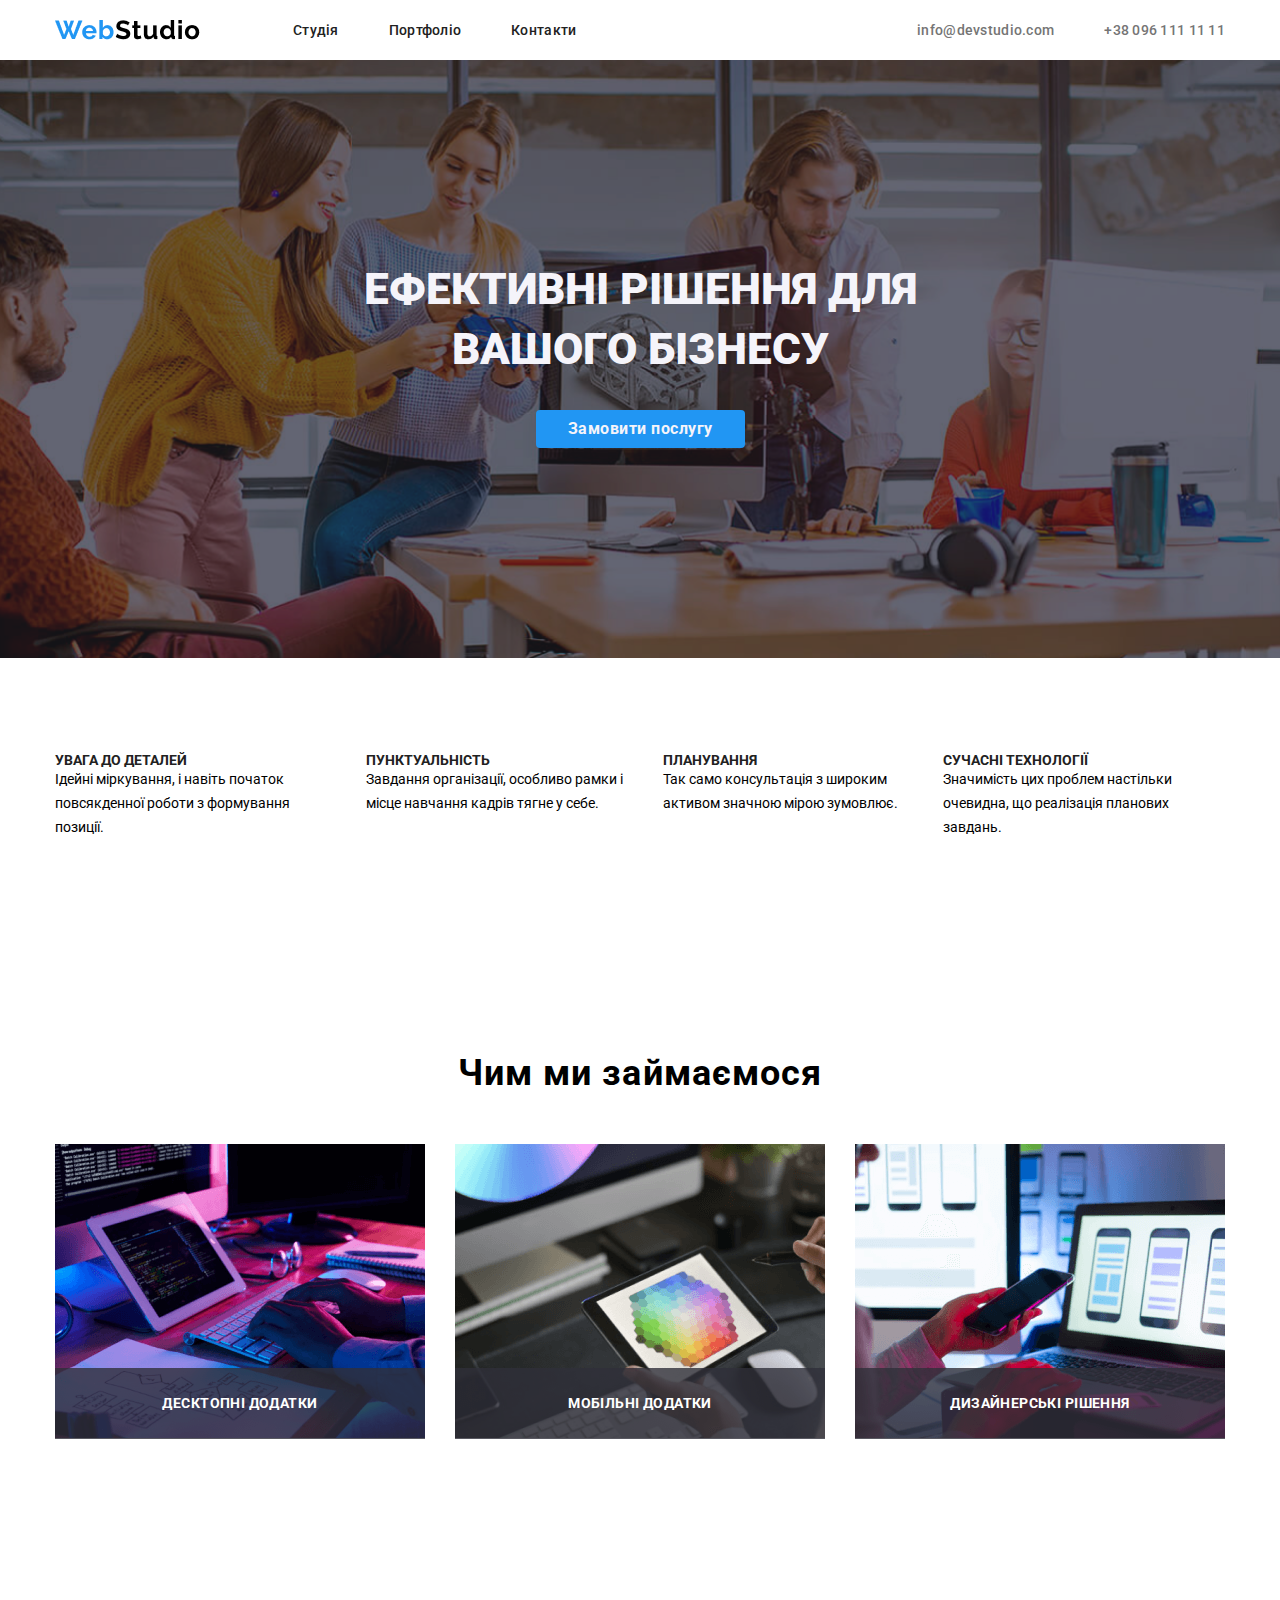
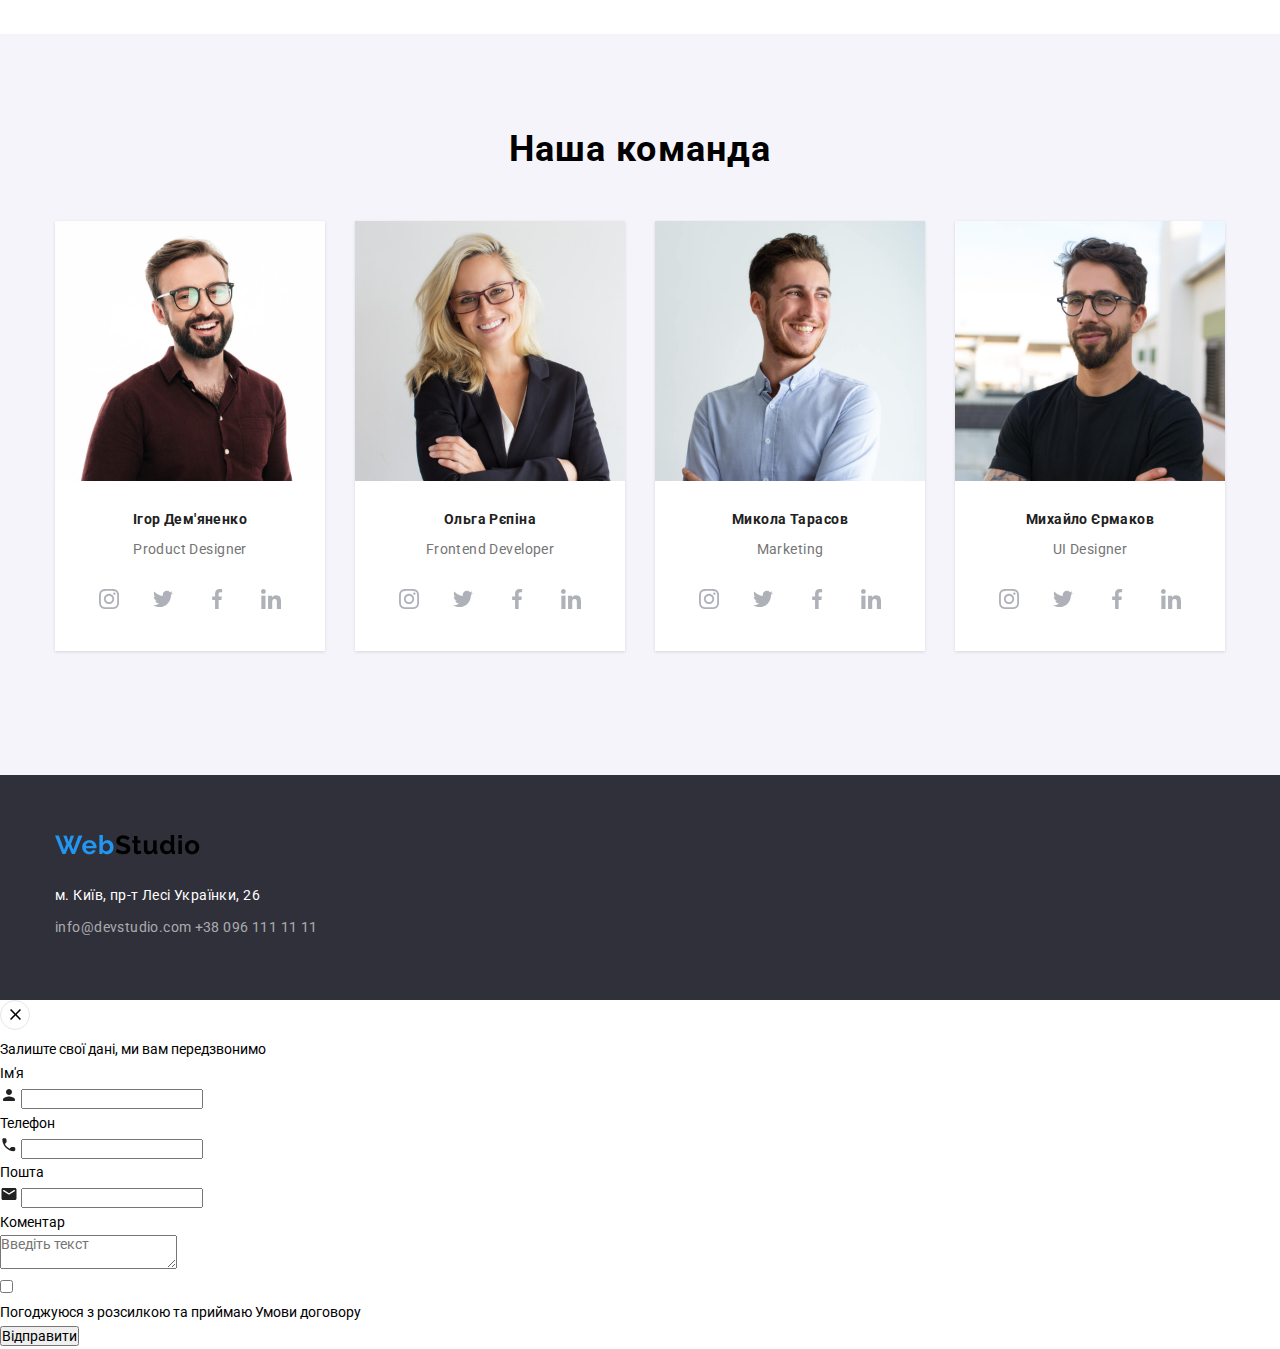
==== commit d32384bc: "card overlay" ====
--- a/index.html
+++ b/index.html
@@ -18,7 +18,7 @@
                 <nav>
                     <ul class="header_navigation">
                         <li class="header_navigation--item"><a href="#">Студія</a></li>
-                        <li class="header_navigation--item"><a href="#">Портфоліо</a></li>
+                        <li class="header_navigation--item"><a href="/portfolio.html">Портфоліо</a></li>
                         <li class="header_navigation--item"><a href="#">Контакти</a></li>
                     </ul>
                 </nav>
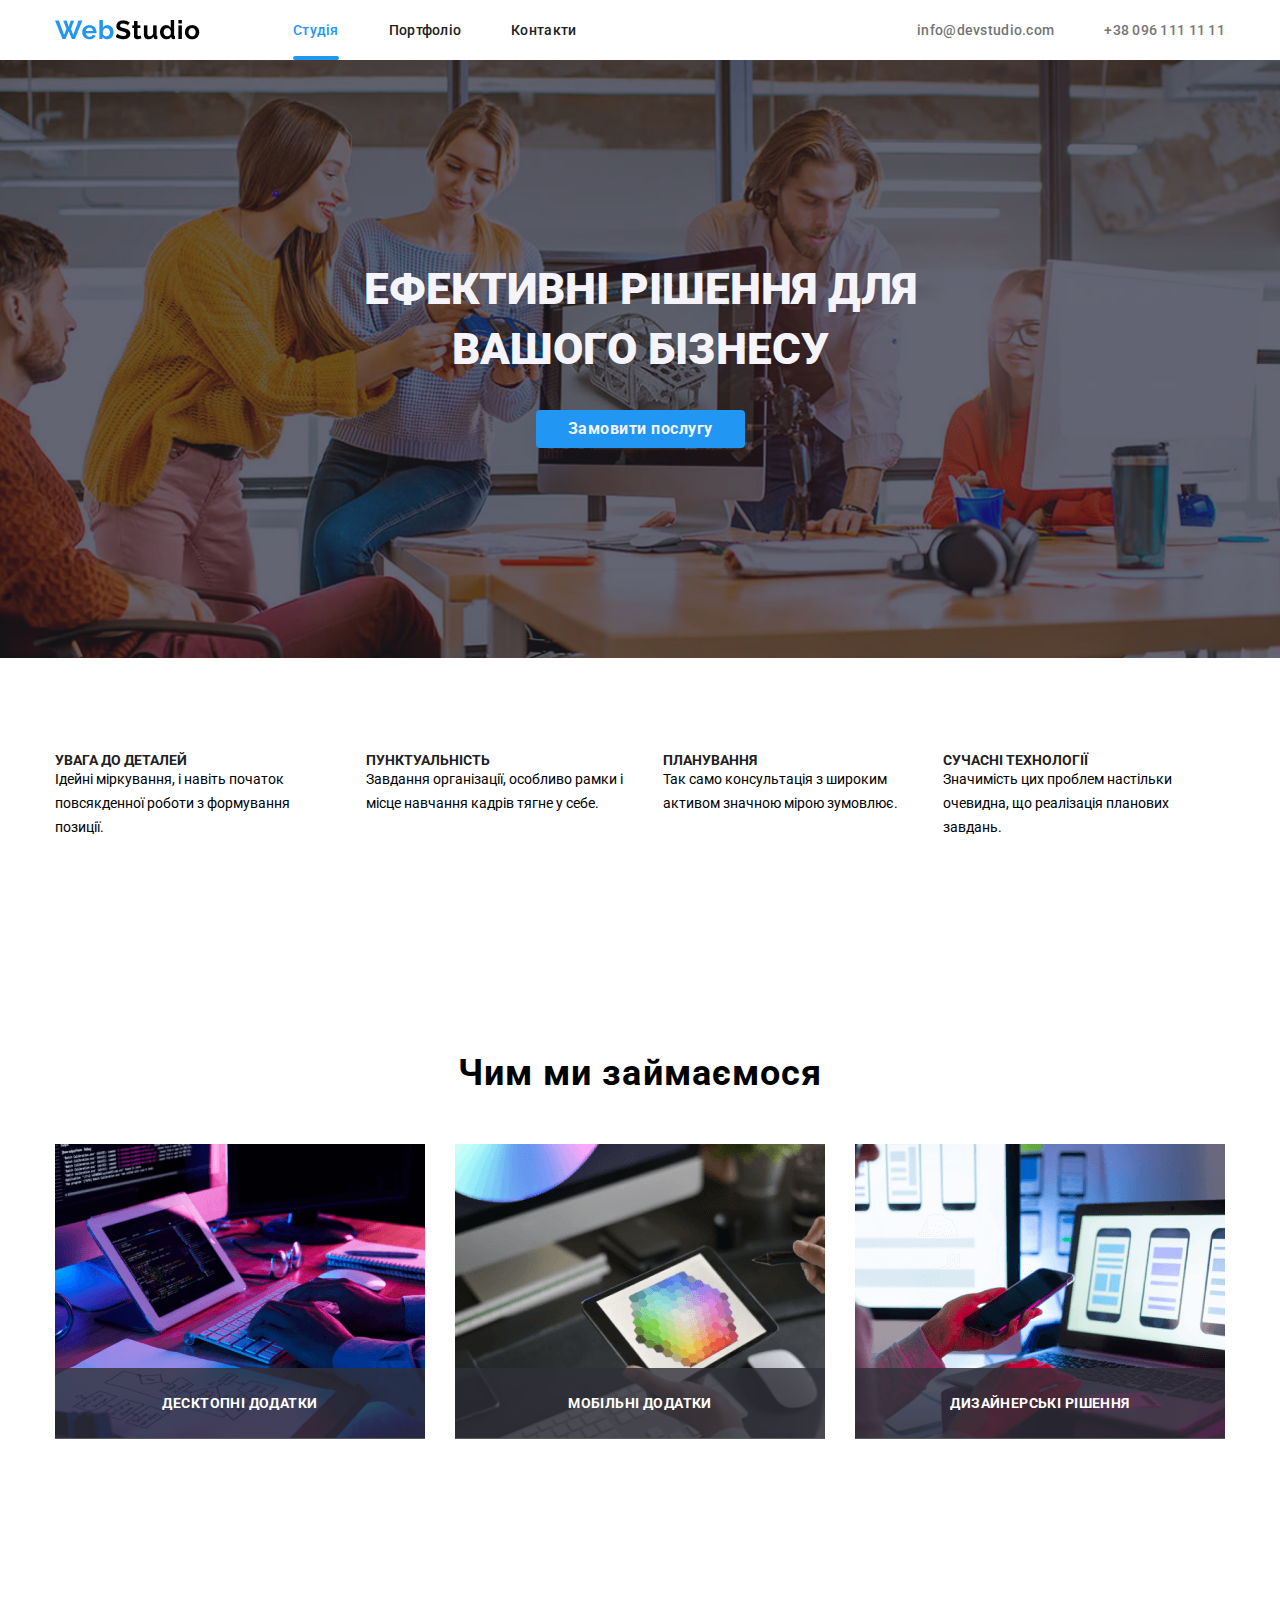
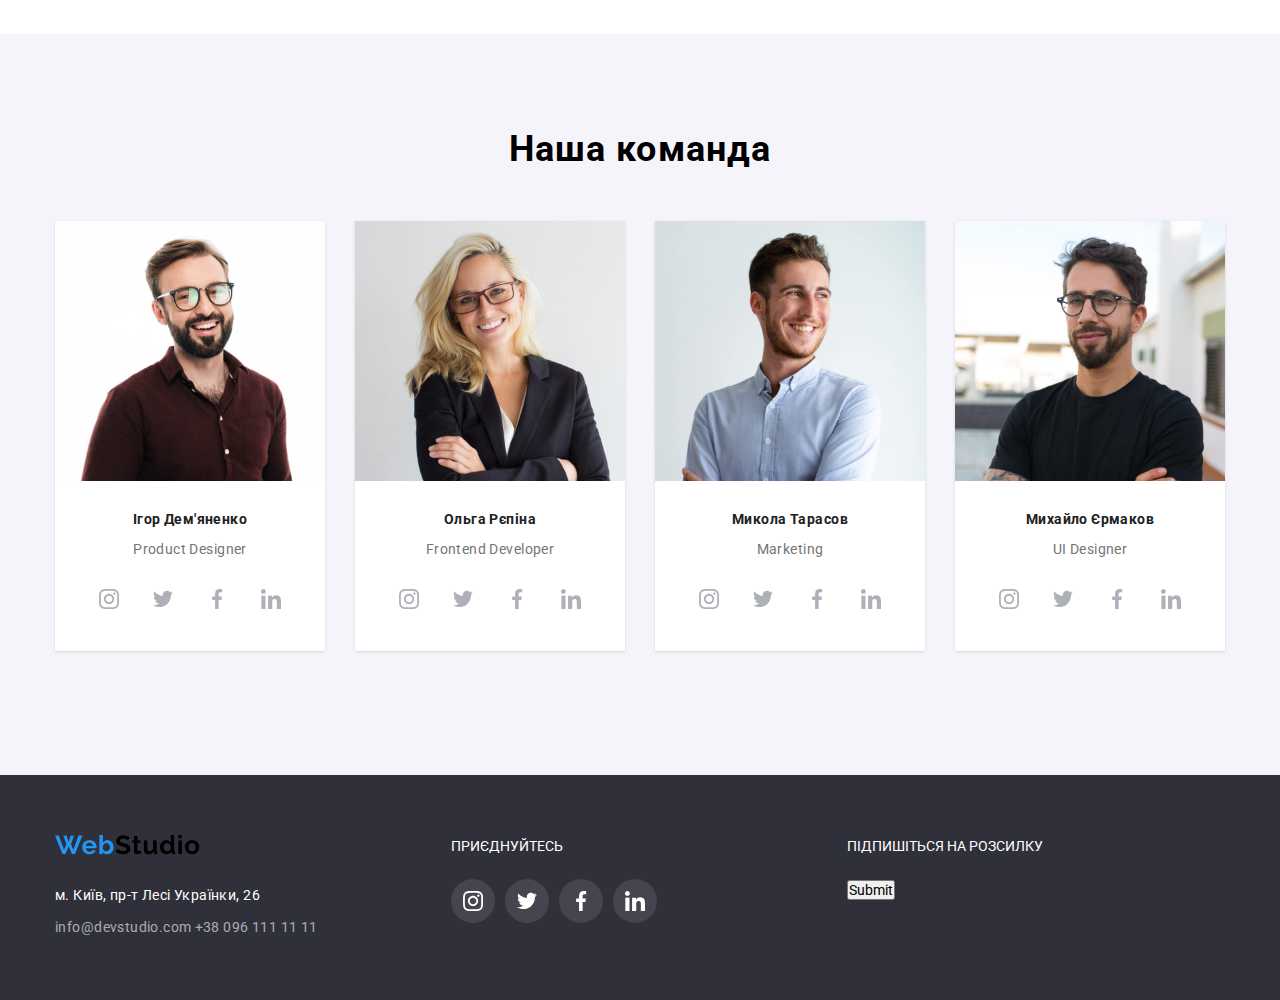
==== commit 52d0496a: "hover efects" ====
--- a/index.html
+++ b/index.html
@@ -17,7 +17,7 @@
                 <img class="header_logo" src="images/logo.png" alt="header logo">
                 <nav>
                     <ul class="header_navigation">
-                        <li class="header_navigation--item"><a href="#">Студія</a></li>
+                        <li class="header_navigation--item"><a href="/" class="curent_page--link">Студія</a></li>
                         <li class="header_navigation--item"><a href="/portfolio.html">Портфоліо</a></li>
                         <li class="header_navigation--item"><a href="#">Контакти</a></li>
                     </ul>
@@ -273,12 +273,69 @@
 
     <footer class="footer">
         <div class="footer_container">
-            <img src="./images/logo.png" alt="">
-            <address>
-                <p class="footer_address">м. Київ, пр-т Лесі Українки, 26</p>
-                <a href="mailto:info@devstudio.com" class="footer_link">info@devstudio.com</a>
-                <a href="tel:+38 096 111 11 11" class="footer_link">+38 096 111 11 11</a>
-            </address>
+            <div class="footer_column">
+                <img src="./images/logo.png" alt="">
+                <address>
+                    <p class="footer_address">м. Київ, пр-т Лесі Українки, 26</p>
+                    <a href="mailto:info@devstudio.com" class="footer_link">info@devstudio.com</a>
+                    <a href="tel:+38 096 111 11 11" class="footer_link">+38 096 111 11 11</a>
+                </address>
+            </div>
+
+            <div class="footer_column">
+                <h6>Приєднуйтесь</h6>
+                <div class="footer_sosials">
+                    <a href="#">
+                        <svg version="1.1" xmlns="http://www.w3.org/2000/svg" width="32" height="32"
+                            viewBox="0 0 32 32">
+                            <path fill="#000"
+                                d="M31.968 9.408c-0.074-1.701-0.349-2.869-0.742-3.882-0.424-1.111-1.054-2.059-1.85-2.837l-0.001-0.001c-0.78-0.792-1.724-1.419-2.778-1.827l-0.054-0.018c-1.019-0.394-2.181-0.667-3.882-0.742-1.712-0.082-2.256-0.101-6.602-0.101-4.344 0-4.888 0.019-6.595 0.094-1.699 0.074-2.869 0.349-3.88 0.742-1.112 0.424-2.060 1.054-2.839 1.85l-0.001 0.001c-0.791 0.78-1.418 1.724-1.825 2.778l-0.018 0.054c-0.395 1.019-0.669 2.181-0.744 3.882-0.082 1.712-0.101 2.256-0.101 6.602 0 4.344 0.019 4.888 0.094 6.595 0.075 1.701 0.35 2.869 0.744 3.882 0.426 1.11 1.055 2.057 1.849 2.837l0.001 0.001c0.8 0.813 1.77 1.443 2.832 1.843 1.019 0.395 2.182 0.67 3.882 0.744 1.707 0.075 2.251 0.094 6.595 0.094 4.346 0 4.89-0.019 6.595-0.094 1.701-0.074 2.869-0.349 3.882-0.742 2.157-0.85 3.833-2.526 4.664-4.628l0.019-0.055c0.394-1.019 0.669-2.182 0.744-3.882 0.075-1.707 0.093-2.251 0.093-6.595s-0.006-4.888-0.080-6.595zM29.088 22.474c-0.070 1.563-0.333 2.406-0.55 2.97-0.552 1.399-1.64 2.486-3.004 3.024l-0.036 0.012c-0.56 0.219-1.411 0.482-2.968 0.55-1.688 0.075-2.194 0.094-6.464 0.094-4.269 0-4.782-0.019-6.464-0.094-1.563-0.069-2.406-0.331-2.97-0.55-0.721-0.269-1.334-0.676-1.836-1.192l-0.001-0.001c-0.517-0.503-0.924-1.117-1.184-1.803l-0.011-0.034c-0.218-0.563-0.48-1.413-0.549-2.97-0.075-1.688-0.094-2.195-0.094-6.464 0-4.27 0.019-4.784 0.094-6.464 0.069-1.563 0.331-2.406 0.549-2.97 0.269-0.722 0.678-1.337 1.198-1.837l0.002-0.002c0.504-0.517 1.119-0.923 1.806-1.182l0.034-0.011c0.56-0.219 1.411-0.48 2.968-0.55 1.688-0.074 2.195-0.093 6.464-0.093 4.275 0 4.782 0.019 6.464 0.093 1.563 0.069 2.406 0.331 2.97 0.55 0.693 0.256 1.325 0.662 1.837 1.194 0.531 0.52 0.938 1.144 1.195 1.84 0.218 0.56 0.48 1.411 0.549 2.968 0.075 1.688 0.094 2.194 0.094 6.464 0 4.269-0.019 4.768-0.094 6.458z">
+                            </path>
+                            <path fill="#000"
+                                d="M16.059 7.782c-4.539 0.002-8.218 3.682-8.219 8.221v0c0.091 4.471 3.737 8.060 8.221 8.060s8.13-3.589 8.221-8.052l0-0.009c-0.001-4.54-3.681-8.22-8.221-8.221h-0zM16.059 21.334c-2.945-0-5.332-2.388-5.332-5.333s2.388-5.333 5.333-5.333c0 0 0.001 0 0.001 0h-0c2.946 0 5.334 2.388 5.334 5.334s-2.388 5.334-5.334 5.334v0zM26.525 7.458c0 1.060-0.86 1.92-1.92 1.92s-1.92-0.86-1.92-1.92v0c0-1.060 0.86-1.92 1.92-1.92s1.92 0.86 1.92 1.92v0z">
+                            </path>
+                        </svg>
+                    </a>
+                    <a href="#">
+                        <svg version="1.1" xmlns="http://www.w3.org/2000/svg" width="32" height="32"
+                            viewBox="0 0 32 32">
+                            <path fill="#000"
+                                d="M32 6.078c-1.1 0.493-2.376 0.857-3.713 1.028l-0.068 0.007c1.36-0.817 2.382-2.078 2.873-3.579l0.013-0.046c-1.197 0.722-2.591 1.273-4.076 1.573l-0.084 0.014c-1.2-1.279-2.9-2.076-4.787-2.076-3.622 0-6.558 2.936-6.558 6.558 0 0.001 0 0.003 0 0.004v-0c0 0.52 0.043 1.021 0.152 1.496-5.454-0.266-10.28-2.88-13.522-6.861-0.564 0.949-0.899 2.092-0.902 3.313v0.001c0 2.272 1.171 4.286 2.914 5.451-1.091-0.030-2.107-0.325-2.994-0.823l0.033 0.017v0.072c0.003 3.165 2.236 5.807 5.213 6.44l0.043 0.008c-0.499 0.136-1.071 0.215-1.662 0.215-0.020 0-0.041-0-0.061-0l0.003 0c-0.419 0-0.843-0.024-1.242-0.112 0.85 2.598 3.261 4.509 6.13 4.57-2.215 1.746-5.045 2.8-8.122 2.8-0.004 0-0.008 0-0.013 0h0.001c-0.018 0-0.040 0-0.062 0-0.531 0-1.055-0.034-1.569-0.099l0.061 0.006c2.826 1.846 6.287 2.944 10.004 2.944 0.021 0 0.042-0 0.063-0h-0.003c12.072 0 18.672-10 18.672-18.669 0-0.288-0.010-0.57-0.024-0.848 1.299-0.936 2.39-2.064 3.258-3.355l0.030-0.047z">
+                            </path>
+                        </svg>
+                    </a>
+                    <a href="#">
+                        <svg version="1.1" xmlns="http://www.w3.org/2000/svg" width="32" height="32"
+                            viewBox="0 0 32 32">
+                            <path fill="#000"
+                                d="M21.328 5.312h2.923v-5.088c-1.232-0.143-2.66-0.224-4.107-0.224-0.052 0-0.104 0-0.157 0l0.008-0c-4.213 0-7.099 2.65-7.099 7.52v4.48h-4.646v5.688h4.646v14.312h5.699v-14.31h4.459l0.709-5.688h-5.17v-3.922c0-1.643 0.443-2.768 2.734-2.768z">
+                            </path>
+                        </svg>
+                    </a>
+                    <a href="#">
+                        <svg version="1.1" xmlns="http://www.w3.org/2000/svg" width="32" height="32"
+                            viewBox="0 0 32 32">
+                            <path fill="#000"
+                                d="M31.992 32v-0.001h0.008v-11.736c0-5.741-1.236-10.164-7.948-10.164-3.227 0-5.392 1.771-6.276 3.449h-0.093v-2.913h-6.364v21.364h6.627v-10.579c0-2.785 0.528-5.479 3.977-5.479 3.399 0 3.449 3.179 3.449 5.657v10.401h6.62z">
+                            </path>
+                            <path fill="#000" d="M0.528 10.636h6.635v21.364h-6.635v-21.364z"></path>
+                            <path fill="#000"
+                                d="M3.843 0c-2.121 0-3.843 1.721-3.843 3.843s1.721 3.879 3.843 3.879c2.121 0 3.843-1.757 3.843-3.879-0.001-2.121-1.723-3.843-3.843-3.843v0z">
+                            </path>
+                        </svg>
+                    </a>
+                </div>
+            </div>
+
+            <div class="footer_column">
+                <h6>Підпишіться на розсилку</h6>
+                <form action="">
+                    <input type="submit">
+                </form>
+            </div>
+
+           
+
         </div>
     </footer>
 
@@ -316,64 +373,71 @@
                     </label>
 
 
-                   <div class="form_field">
-                    <label for="user_tel">
-                        Телефон <br>
-                        <svg width="18" height="18" viewBox="0 0 18 18" fill="none" xmlns="http://www.w3.org/2000/svg">
-                            <g clip-path="url(#clip0_60_11806)">
-                            <path d="M13.996 11.1226L12.1579 10.9127C11.7164 10.8621 11.2822 11.0141 10.9711 11.3252L9.63948 12.6568C7.59147 11.6147 5.91254 9.94301 4.87044 7.88775L6.20925 6.54894C6.52043 6.23775 6.6724 5.80355 6.62174 5.3621L6.41188 3.53842C6.32504 2.8075 5.70991 2.2575 4.97176 2.2575H3.71979C2.90203 2.2575 2.22178 2.93776 2.27243 3.75552C2.65598 9.93577 7.59871 14.8713 13.7717 15.2548C14.5894 15.3055 15.2697 14.6252 15.2697 13.8075V12.5555C15.2769 11.8246 14.7269 11.2095 13.996 11.1226Z" fill="#212121"/>
-                            </g>
-                            <defs>
-                            <clipPath id="clip0_60_11806">
-                            <rect width="18" height="18" fill="white"/>
-                            </clipPath>
-                            </defs>
-                            </svg>                            
-                        <input id="user_tel" type="tel">
-                    </label>
-
                     <div class="form_field">
-                        <label for="user_email">
-                            Пошта <br>
-                            <svg width="18" height="18" viewBox="0 0 18 18" fill="none" xmlns="http://www.w3.org/2000/svg">
-                                <g clip-path="url(#clip0_60_11812)">
-                                <path d="M15 3H3C2.175 3 1.5075 3.675 1.5075 4.5L1.5 13.5C1.5 14.325 2.175 15 3 15H15C15.825 15 16.5 14.325 16.5 13.5V4.5C16.5 3.675 15.825 3 15 3ZM14.7 6.1875L9.3975 9.5025C9.1575 9.6525 8.8425 9.6525 8.6025 9.5025L3.3 6.1875C3.1125 6.0675 3 5.865 3 5.6475C3 5.145 3.5475 4.845 3.975 5.1075L9 8.25L14.025 5.1075C14.4525 4.845 15 5.145 15 5.6475C15 5.865 14.8875 6.0675 14.7 6.1875Z" fill="#212121"/>
+                        <label for="user_tel">
+                            Телефон <br>
+                            <svg width="18" height="18" viewBox="0 0 18 18" fill="none"
+                                xmlns="http://www.w3.org/2000/svg">
+                                <g clip-path="url(#clip0_60_11806)">
+                                    <path
+                                        d="M13.996 11.1226L12.1579 10.9127C11.7164 10.8621 11.2822 11.0141 10.9711 11.3252L9.63948 12.6568C7.59147 11.6147 5.91254 9.94301 4.87044 7.88775L6.20925 6.54894C6.52043 6.23775 6.6724 5.80355 6.62174 5.3621L6.41188 3.53842C6.32504 2.8075 5.70991 2.2575 4.97176 2.2575H3.71979C2.90203 2.2575 2.22178 2.93776 2.27243 3.75552C2.65598 9.93577 7.59871 14.8713 13.7717 15.2548C14.5894 15.3055 15.2697 14.6252 15.2697 13.8075V12.5555C15.2769 11.8246 14.7269 11.2095 13.996 11.1226Z"
+                                        fill="#212121" />
                                 </g>
                                 <defs>
-                                <clipPath id="clip0_60_11812">
-                                <rect width="18" height="18" fill="white"/>
-                                </clipPath>
+                                    <clipPath id="clip0_60_11806">
+                                        <rect width="18" height="18" fill="white" />
+                                    </clipPath>
                                 </defs>
-                                </svg>
-                                <input id="user_email" type="email">                                
+                            </svg>
+                            <input id="user_tel" type="tel">
                         </label>
+
+                        <div class="form_field">
+                            <label for="user_email">
+                                Пошта <br>
+                                <svg width="18" height="18" viewBox="0 0 18 18" fill="none"
+                                    xmlns="http://www.w3.org/2000/svg">
+                                    <g clip-path="url(#clip0_60_11812)">
+                                        <path
+                                            d="M15 3H3C2.175 3 1.5075 3.675 1.5075 4.5L1.5 13.5C1.5 14.325 2.175 15 3 15H15C15.825 15 16.5 14.325 16.5 13.5V4.5C16.5 3.675 15.825 3 15 3ZM14.7 6.1875L9.3975 9.5025C9.1575 9.6525 8.8425 9.6525 8.6025 9.5025L3.3 6.1875C3.1125 6.0675 3 5.865 3 5.6475C3 5.145 3.5475 4.845 3.975 5.1075L9 8.25L14.025 5.1075C14.4525 4.845 15 5.145 15 5.6475C15 5.865 14.8875 6.0675 14.7 6.1875Z"
+                                            fill="#212121" />
+                                    </g>
+                                    <defs>
+                                        <clipPath id="clip0_60_11812">
+                                            <rect width="18" height="18" fill="white" />
+                                        </clipPath>
+                                    </defs>
+                                </svg>
+                                <input id="user_email" type="email">
+                            </label>
+                        </div>
+
+                        <div class="form_field">
+                            <label for="user_comment">
+                                Коментар <br>
+                                <textarea id="user_comment" placeholder="Введіть текст"></textarea>
+                            </label>
+                        </div>
+
+
+                        <div class="form_field">
+                            <div class="form_accept--rules">
+                                <input type="checkbox">
+                                <p class="form_accept--text">
+                                    Погоджуюся з розсилкою та приймаю <a href="#" class="form_accept--link">Умови
+                                        договору</a>
+                                </p>
+                            </div>
+                        </div>
+
+                        <div class="form_btn--wrapper">
+                            <button class="form_submit" type="submit">
+                                Відправити
+                            </button>
+                        </div>
+
                     </div>
 
-                    <div class="form_field">
-                        <label for="user_comment">
-                            Коментар <br>
-                            <textarea id="user_comment" placeholder="Введіть текст"></textarea>
-                        </label>
-                    </div>
-
-
-                    <div class="form_field">
-                        <div class="form_accept--rules">
-                            <input type="checkbox">
-                            <p class="form_accept--text">
-                                Погоджуюся з розсилкою та приймаю <a href="#" class="form_accept--link">Умови договору</a>
-                            </p>
-                        </div>
-                    </div>
-
-                    <div class="form_btn--wrapper">
-                        <button class="form_submit" type="submit">
-                            Відправити
-                        </button>
-                    </div>
-
-                   </div>
-                   
                 </div>
             </form>
         </div>
--- a/css/style.css
+++ b/css/style.css
@@ -51,6 +51,14 @@
   border-radius: 4px;
   border: none;
   letter-spacing: 0.5px;
+  transition: background-color .25s cubic-bezier(0.4, 0, 0.2, 1),
+  color .25s cubic-bezier(0.4, 0, 0.2, 1);
+  cursor: pointer;
+
+  &:hover {
+    background-color: #fff;
+    color: #2196F3;
+  }
 }
 
 
@@ -186,7 +194,11 @@
   width: 44px;
   background-color: transparent;
   border-radius: 50%;
-  transition: all .3s ease-in-out;
+  transition: background-color .25s cubic-bezier(0.4, 0, 0.2, 1);
+
+  svg path {
+    transition: fill .25s cubic-bezier(0.4, 0, 0.2, 1);
+  }
 }
 
 .team__socials a:hover {
@@ -205,5 +217,5 @@
 
 .team__socials a svg path {
   fill: #AFB1B8;
-  transition: all .3s ease-in-out;
+
 }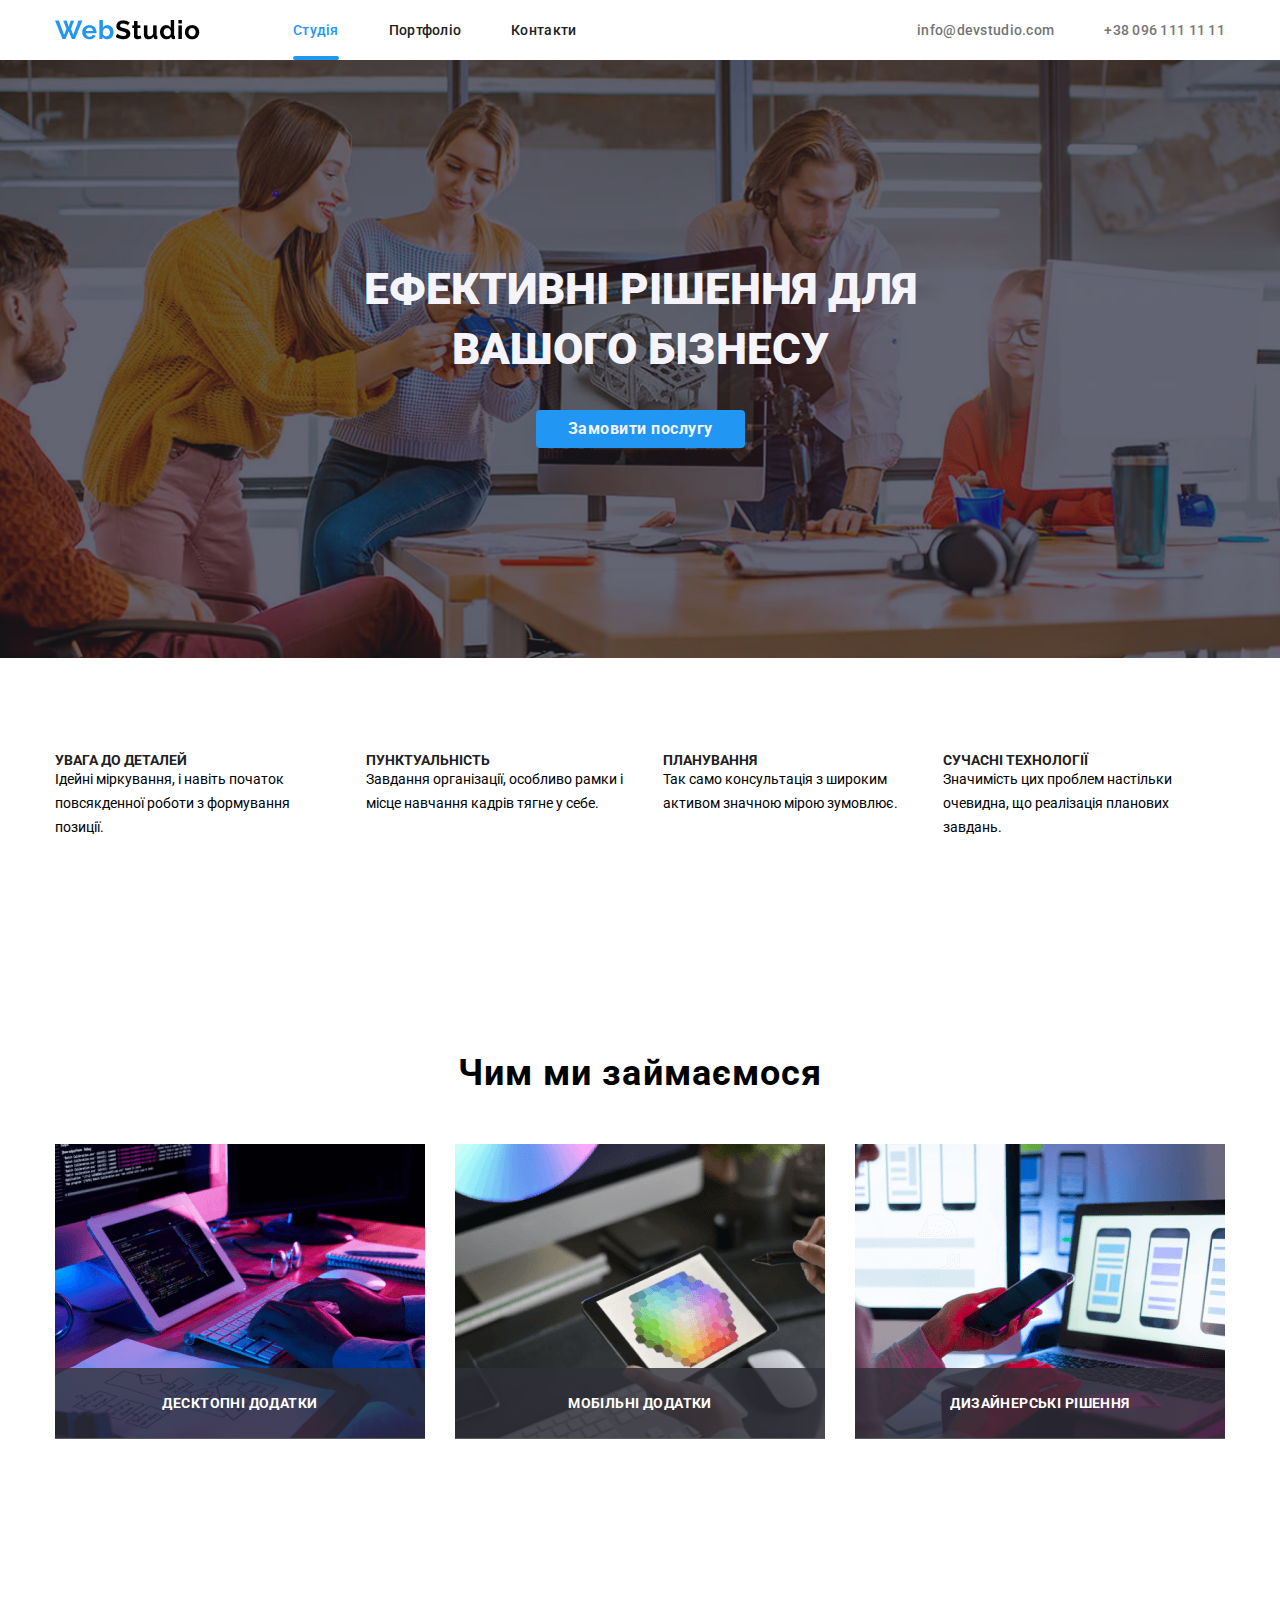
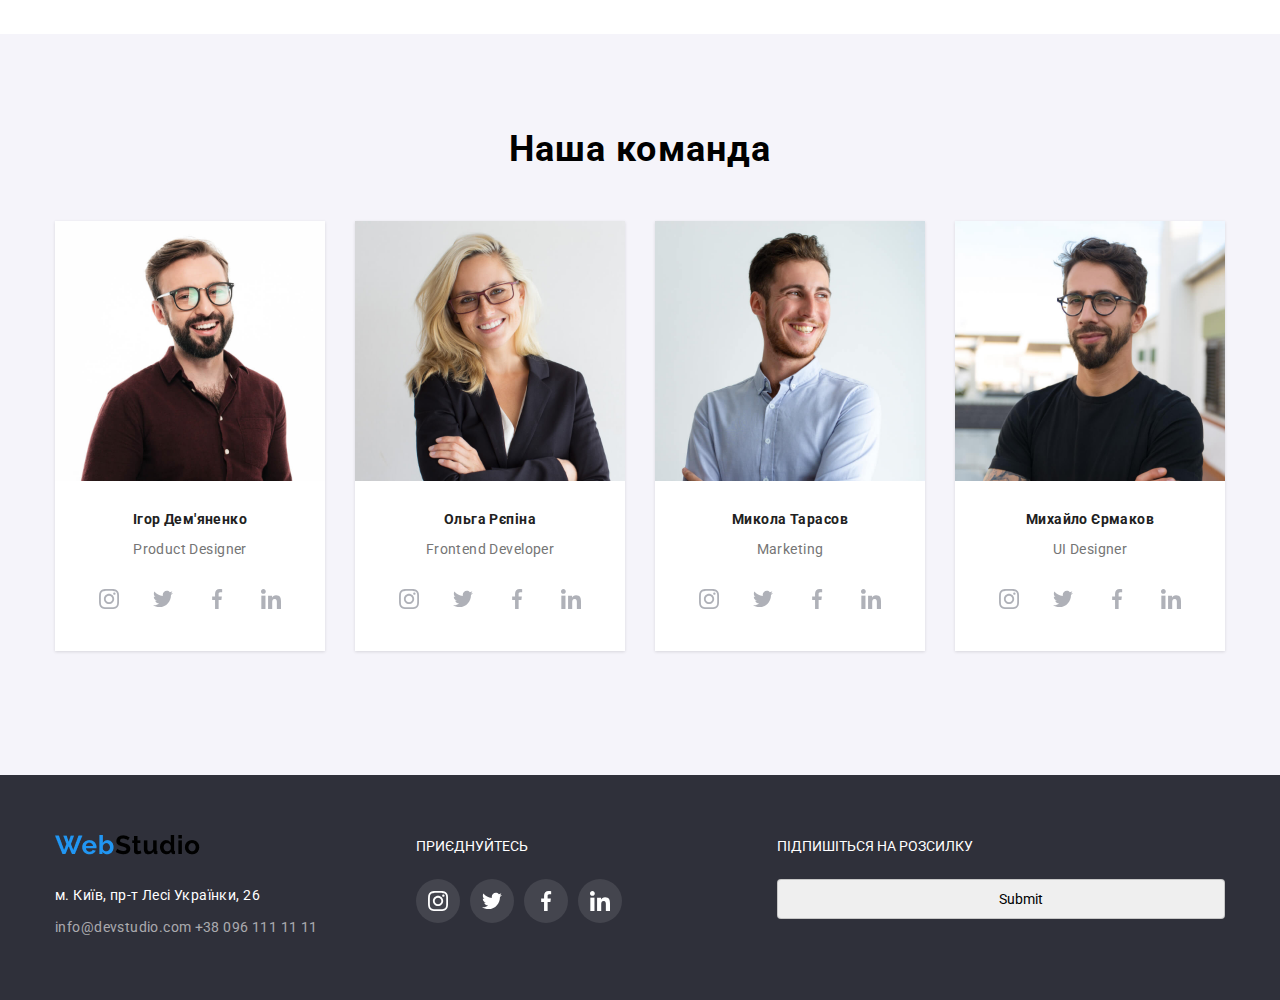
==== commit 87c80456: "card animation" ====
--- a/index.html
+++ b/index.html
@@ -8,6 +8,7 @@
     <link rel="stylesheet" href="./css/reset.css">
     <link rel="stylesheet" href="./css/normalize.css">
     <link rel="stylesheet" href="./css/style.css">
+    <link rel="stylesheet" href="./css/modal.css">
 </head>
 
 <body>
@@ -18,7 +19,7 @@
                 <nav>
                     <ul class="header_navigation">
                         <li class="header_navigation--item"><a href="/" class="curent_page--link">Студія</a></li>
-                        <li class="header_navigation--item"><a href="/portfolio.html">Портфоліо</a></li>
+                        <li class="header_navigation--item"><a href="/portfolio">Портфоліо</a></li>
                         <li class="header_navigation--item"><a href="#">Контакти</a></li>
                     </ul>
                 </nav>
@@ -33,7 +34,7 @@
     <main>
         <section class="hero">
             <h1>Ефективні рішення для вашого бізнесу</h1>
-            <button>Замовити послугу</button>
+            <button class="hero__btn">Замовити послугу</button>
         </section>
 
         <section class="features container">
--- a/css/style.css
+++ b/css/style.css
@@ -2,6 +2,7 @@
 @import url("footer.css");
 @import url("portfolio.css");
 @import url("modal.css");
+@import url("animation.css");
 
 
 .hero {
@@ -56,8 +57,7 @@
   cursor: pointer;
 
   &:hover {
-    background-color: #fff;
-    color: #2196F3;
+    animation: 0.65s animateBtn;
   }
 }
 
@@ -159,6 +159,11 @@
   box-shadow: 0px 2px 1px 0px #00000033;
   box-shadow: 0px 1px 1px 0px #00000024;
   box-shadow: 0px 1px 3px 0px #0000001F;
+  transition: all 0.3s;
+
+  &:hover {
+    animation: 0.3s forwards moveUp;
+  }
 }
 
 .team__card img {
--- a/css/modal.css
+++ b/css/modal.css
@@ -0,0 +1,160 @@
+.backdrop {
+    position: fixed;
+    top: 0;
+    right: 0;
+    left: 0;
+    bottom: 0;
+    background-color: #00000033;
+    opacity: 1;
+    z-index: 9999;
+  }
+  
+  .backdrop.is-hidden {
+    opacity: 0;
+    pointer-events: none;
+  }
+  
+  .modal {
+    position: absolute;
+    top: 50%;
+    left: 50%;
+    transform: translate(-50%, -50%);
+    width: 528px;
+    height: 581px;
+    border-radius: 4px;
+    background-color: #ffffff;
+    z-index: 100;
+  }
+  
+  .modal_close--wrapper {
+    position: relative;
+    display: flex;
+    justify-content: end;
+    padding-top: 8px;
+    padding-bottom: 2px;
+  }
+  
+  .modal_close--wrapper svg {
+    position: relative;
+    top: 0;
+    right: 8px;
+    cursor: pointer;
+  }
+  
+  .modal_title {
+    font-family: Roboto;
+    font-size: 20px;
+    font-weight: 700;
+    line-height: 23.44px;
+    letter-spacing: 0.03em;
+    text-align: center;
+    text-underline-position: from-font;
+    text-decoration-skip-ink: none;
+    color: #212121;
+    margin-bottom: 12px;
+  }
+  
+  form {
+    display: flex;
+    align-items: center;
+    flex-direction: column;
+    gap: 10px;
+  }
+  
+  form input:not([type="checkbox"]) {
+    width: 448px;
+    height: 40px;
+    border: 1px solid #21212133;
+    border-radius: 4px;
+    padding-left: 40px;
+  }
+  
+  .form_field {
+    position: relative;
+  }
+  
+  .form_field svg {
+    position: absolute;
+    top: 50%;
+    left: 12px;
+  }
+  
+  .form_field textarea {
+    width: 448px;
+    resize: none;
+    height: 120px;
+    border-radius: 4px;
+    border: 1px solid #21212133;
+    padding: 12px 16px;
+  }
+  
+  .form_field textarea::placeholder {
+    font-family: Roboto;
+    font-size: 12px;
+    font-weight: 400;
+    line-height: 14.06px;
+    letter-spacing: 0.01em;
+    text-align: left;
+    text-underline-position: from-font;
+    text-decoration-skip-ink: none;
+  
+    color: #75757580;
+  }
+  
+  .form_field label {
+    color: #757575;
+  }
+  
+  .form_privacy-policy {
+    display: flex;
+    font-family: Roboto;
+    font-size: 14px;
+    font-weight: 400;
+    line-height: 24px;
+    letter-spacing: 0.03em;
+    text-align: left;
+    text-underline-position: from-font;
+    text-decoration-skip-ink: none;
+    color: #757575;
+  }
+  
+  .form_privacy-policy--text {
+    margin-left: 8.38px;
+  }
+  
+  .form_submit--wrapper {
+    margin-top: 30px;
+  }
+  
+  .form_submit--btn {
+    width: 200px;
+    height: 50px;
+    border-radius: 4px;
+    background-color: #2196f3;
+    border: 0;
+    outline: 0;
+    cursor: pointer;
+    color: #ffffff;
+    box-shadow: 0px 4px 4px 0px #00000026;
+    font-family: Roboto;
+    font-size: 16px;
+    font-weight: 700;
+    line-height: 30px;
+    letter-spacing: 0.06em;
+    text-align: center;
+    text-underline-position: from-font;
+    text-decoration-skip-ink: none;
+  }
+  
+  .form_field:focus-within svg g path {
+    fill: #2196f3;
+  }
+  
+  .form_field input:focus {
+    outline: none;
+    border-color: #2196f3;
+  }
+  
+  .form_field textarea:focus {
+    outline: none;
+  }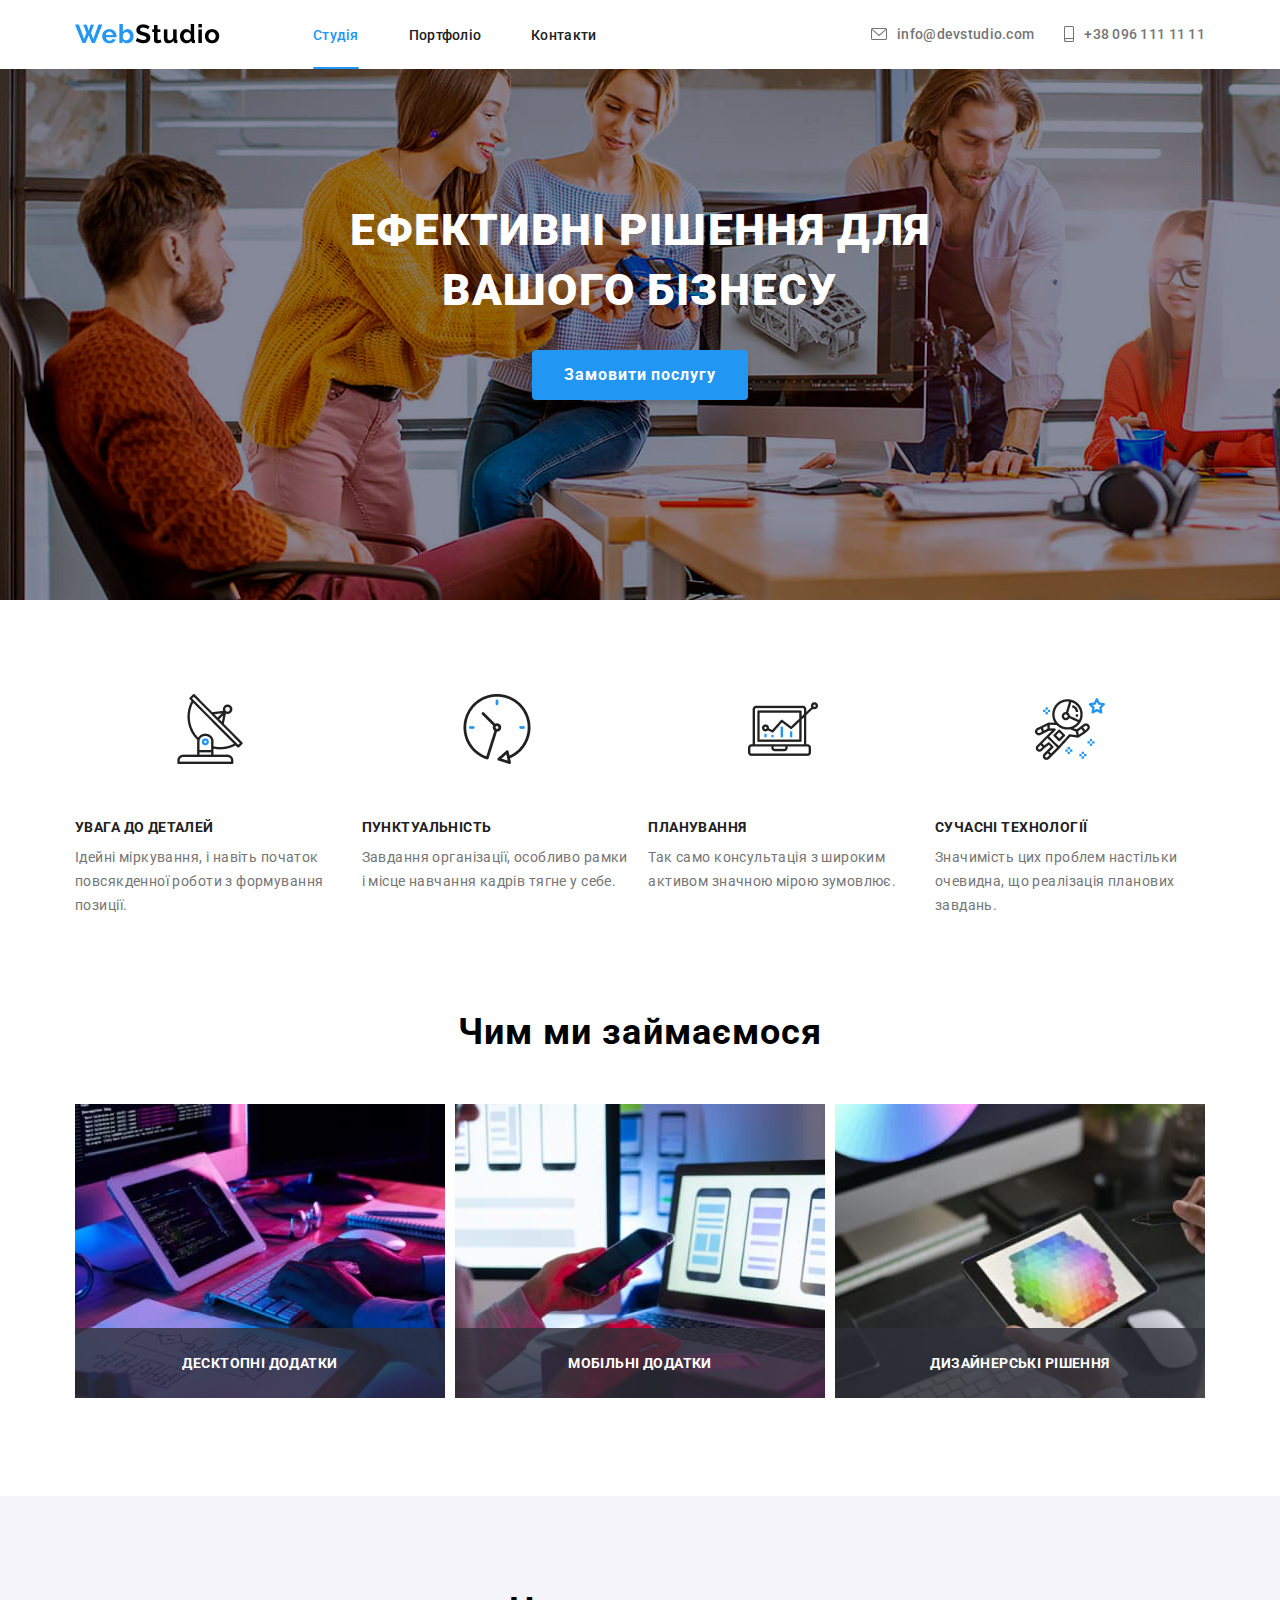
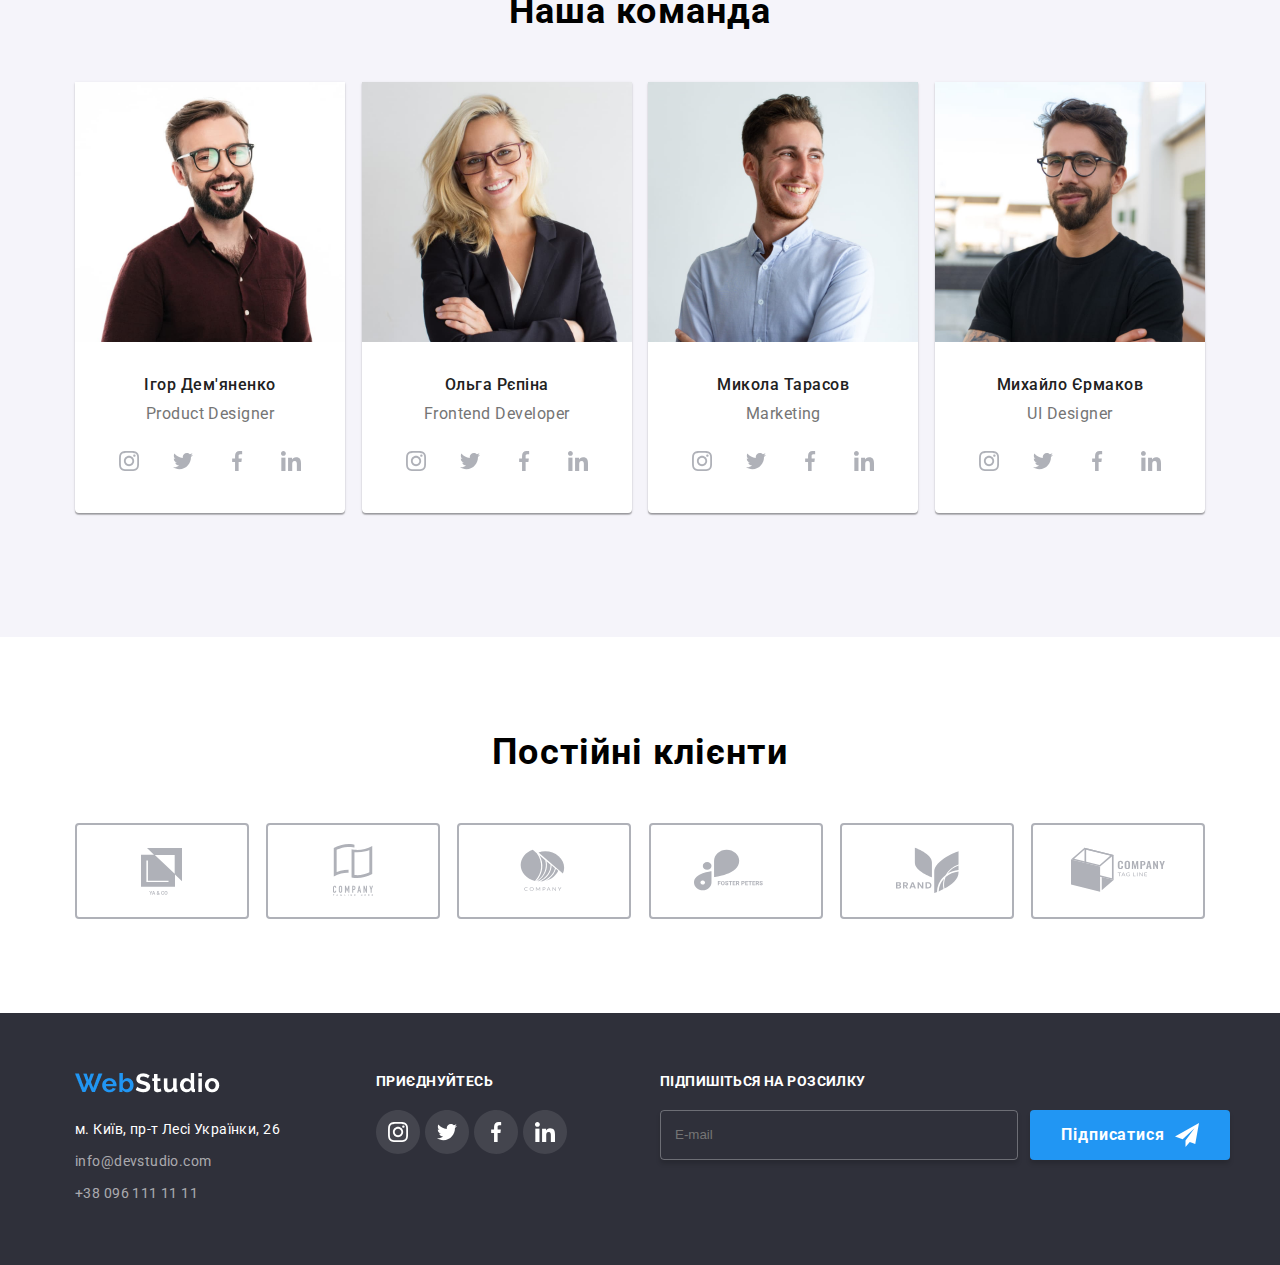
==== commit 0236ce51: "new files" ====
--- a/index.html
+++ b/index.html
@@ -2,448 +2,800 @@
 <html lang="en">
 
 <head>
-    <meta charset="UTF-8">
-    <meta name="viewport" content="width=device-width, initial-scale=1.0">
-    <title>Web Studio</title>
-    <link rel="stylesheet" href="./css/reset.css">
-    <link rel="stylesheet" href="./css/normalize.css">
-    <link rel="stylesheet" href="./css/style.css">
-    <link rel="stylesheet" href="./css/modal.css">
+  <meta charset="UTF-8" />
+  <meta name="viewport" content="width=device-width, initial-scale=1.0" />
+  <title>WebStudio</title>
+  <link rel="stylesheet" href="./css/style.css" />
 </head>
 
 <body>
-    <header class="header">
-        <div class="container header_container">
-            <div class="header_left">
-                <img class="header_logo" src="images/logo.png" alt="header logo">
-                <nav>
-                    <ul class="header_navigation">
-                        <li class="header_navigation--item"><a href="/" class="curent_page--link">Студія</a></li>
-                        <li class="header_navigation--item"><a href="/portfolio">Портфоліо</a></li>
-                        <li class="header_navigation--item"><a href="#">Контакти</a></li>
-                    </ul>
-                </nav>
+  <header class="header">
+    <div class="header_container">
+      <div class="header_left">
+        <img class="header_logo" src="./img/HeaderLogo.png" alt="header logo" />
+        <nav>
+          <ul class="header_navigation">
+            <li class="header_navigation--item active light-blue">
+              <a href="#">Студія</a>
+            </li>
+            <li class="header_navigation--item">
+              <a href="./pages/portfolio.html">Портфоліо</a>
+            </li>
+            <li class="header_navigation--item"><a href="#">Контакти</a></li>
+          </ul>
+        </nav>
+      </div>
+      <div class="header_right">
+        <div class="header_right--mobile">
+          <img src="./img/header_burger.svg" alt="">
+        </div>
+        <div class="header_right--part">
+          <svg width="16" height="12" viewBox="0 0 16 12" fill="none" xmlns="http://www.w3.org/2000/svg">
+            <path
+              d="M14.5 0H1.50001C0.672854 0 0 0.672853 0 1.50001V10.5C0 11.3271 0.672854 12 1.50001 12H14.5C15.3271 12 16 11.3271 16 10.5V1.50001C16 0.672853 15.3271 0 14.5 0ZM14.5 0.999994C14.5679 0.999994 14.6325 1.01409 14.6916 1.0387L8 6.83838L1.30833 1.0387C1.36742 1.01412 1.43204 0.999994 1.49998 0.999994H14.5ZM14.5 11H1.50001C1.22414 11 0.999996 10.7759 0.999996 10.5V2.09521L7.67236 7.87792C7.76661 7.95944 7.8833 7.99999 8 7.99999C8.1167 7.99999 8.23339 7.95948 8.32764 7.87792L15 2.09521V10.5C15 10.7759 14.7759 11 14.5 11Z"
+              fill="#757575" />
+          </svg>
+          <a href="mailto:info@devstudio.com" class="header_right--link">info@devstudio.com</a>
+        </div>
+        <div class="header_right--part">
+          <svg width="10" height="16" viewBox="0 0 10 16" fill="none" xmlns="http://www.w3.org/2000/svg">
+            <path
+              d="M8.5 0H1.5C0.672848 0 0 0.672848 0 1.5V14.5C0 15.3272 0.672848 16 1.5 16H8.5C9.32715 16 10 15.3272 10 14.5V1.5C10 0.672848 9.32715 0 8.5 0ZM1.5 1H8.5C8.77588 1 9 1.22412 9 1.5V12H1V1.5C1 1.22412 1.22412 1 1.5 1ZM8.5 15H1.5C1.22412 15 1 14.7759 1 14.5V13H9V14.5C9 14.7759 8.77588 15 8.5 15Z"
+              fill="#757575" />
+            <path
+              d="M2.35355 13.7389C2.54882 13.9213 2.54882 14.2169 2.35355 14.3992C2.15828 14.5816 1.84172 14.5816 1.64645 14.3992C1.45118 14.2169 1.45118 13.9213 1.64645 13.7389C1.84172 13.5566 2.15828 13.5566 2.35355 13.7389Z"
+              fill="#757575" />
+          </svg>
+          <a href="tel:+380961111111" class="header_right--link">+38 096 111 11 11</a>
+        </div>
+      </div>
+  </header>
+
+   <main class="main">
+     <section class="main_first--section">
+      <div class="main_first--container">
+        <h1 class="main_first--title">
+          Ефективні рішення для вашого бізнесу
+        </h1>
+        <button class="main_first--btn" data-modal-open>Замовити послугу</button>
+      </div>
+    </section>
+    
+    <section class="main_second--section">
+      <div class="main_second--container">
+        <div class="main_second--card">
+          <div class="main_second--card--box" id="card_box-first"></div>
+          <h3 class="main_second--title">УВАГА ДО ДЕТАЛЕЙ</h3>
+          <p class="main_second--text">
+            Ідейні міркування, і навіть початок повсякденної роботи з
+            формування позиції.
+          </p>
+        </div>
+        <div class="main_second--card">
+          <div class="main_second--card--box" id="card_box-second"></div>
+          <h3 class="main_second--title">ПУНКТУАЛЬНІСТЬ</h3>
+          <p class="main_second--text">
+            Завдання організації, особливо рамки і місце навчання кадрів тягне
+            у себе.
+          </p>
+        </div>
+        <div class="main_second--card">
+          <div class="main_second--card--box" id="card_box-third"></div>
+          <h3 class="main_second--title">ПЛАНУВАННЯ</h3>
+          <p class="main_second--text">
+            Так само консультація з широким активом значною мірою зумовлює.
+          </p>
+        </div>
+        <div class="main_second--card">
+          <div class="main_second--card--box" id="card_box-fourth"></div>
+          <h3 class="main_second--title">СУЧАСНІ ТЕХНОЛОГІЇ</h3>
+          <p class="main_second--text">
+            Значимість цих проблем настільки очевидна, що реалізація планових
+            завдань.
+          </p>
+        </div>
+      </div>
+    
+    </section>
+    <section class="main_third--section">
+      <div class="main_third--container">
+        <h2 class="main_third--title">Чим ми займаємося</h2>
+        <div class="main_third--images">
+          <div class="main_third--img">
+            <img src="./img/card1.png" alt="card1" />
+            <p class="main_third--img--text">Десктопні додатки</p>
+          </div>
+          <div class="main_third--img">
+            <img src="./img/card2.png" alt="card2" />
+            <p class="main_third--img--text">Мобільні додатки</p>
+          </div>
+          <div class="main_third--img">
+            <img src="./img/card3.png" alt="card3" />
+            <p class="main_third--img--text">Дизайнерські рішення</p>
+          </div>
+        </div>
+      </div>
+    </section>
+    <section class="main_fourth--section">
+      <div class="main_fourth--container">
+        <h3 class="main_fourth--title">Наша команда</h3>
+        <div class="main_fourth--cards">
+          <div class="main_fourth--card">
+            <img src="./img/card4.png" alt="men" width="270px" height="260px" />
+            <h5 class="main_fourth--card--title">Ігор Дем'яненко</h5>
+            <p class="main_fourth--card--text">Product Designer</p>
+            <div class="main_fourth--card--socials">
+              <svg width="44" height="44" viewBox="0 0 44 44" fill="none" xmlns="http://www.w3.org/2000/svg">
+                <path
+                  d="M44 21.9999C44 28.0751 41.5376 33.5751 37.5564 37.5563C33.5751 41.5375 28.0751 43.9999 22 43.9999C15.9249 43.9999 10.4249 41.5375 6.44365 37.5563C2.46243 33.5751 0 28.0751 0 21.9999C0 15.9248 2.46243 10.4248 6.44365 6.44359C10.4249 2.46237 15.9249 -6.10352e-05 22 -6.10352e-05C28.0751 -6.10352e-05 33.5751 2.46237 37.5564 6.44359C41.5376 10.4248 44 15.9248 44 21.9999Z"
+                  fill="white" />
+                <g clip-path="url(#clip0_11_3173)">
+                  <path
+                    d="M31.9804 17.8801C31.9336 16.8174 31.7617 16.0868 31.5156 15.4537C31.2616 14.7818 30.8709 14.1801 30.359 13.68C29.8589 13.1721 29.2533 12.7774 28.5891 12.5274C27.9524 12.2813 27.2256 12.1094 26.163 12.0626C25.0924 12.0118 24.7525 12 22.0371 12C19.3217 12 18.9818 12.0118 17.9152 12.0586C16.8525 12.1055 16.1219 12.2775 15.489 12.5235C14.8169 12.7774 14.2153 13.1681 13.7152 13.68C13.2073 14.1801 12.8127 14.7857 12.5626 15.4499C12.3164 16.0868 12.1446 16.8134 12.0977 17.8761C12.0469 18.9467 12.0352 19.2866 12.0352 22.002C12.0352 24.7173 12.0469 25.0572 12.0938 26.1239C12.1406 27.1865 12.3126 27.9171 12.5588 28.5502C12.8127 29.2221 13.2073 29.8238 13.7152 30.3239C14.2153 30.8318 14.8209 31.2265 15.4851 31.4765C16.1219 31.7226 16.8486 31.8945 17.9114 31.9413C18.9779 31.9883 19.3179 31.9999 22.0333 31.9999C24.7487 31.9999 25.0885 31.9883 26.1552 31.9413C27.2179 31.8945 27.9484 31.7226 28.5813 31.4765C29.9254 30.9568 30.9881 29.8941 31.5078 28.5502C31.7538 27.9133 31.9258 27.1865 31.9727 26.1239C32.0195 25.0572 32.0313 24.7173 32.0313 22.002C32.0313 19.2866 32.0273 18.9467 31.9804 17.8801ZM30.1794 26.0457C30.1364 27.0225 29.9723 27.5499 29.8356 27.9015C29.4995 28.7728 28.808 29.4643 27.9367 29.8004C27.5851 29.9372 27.0538 30.1012 26.0809 30.1441C25.026 30.1911 24.7096 30.2027 22.0411 30.2027C19.3726 30.2027 19.0522 30.1911 18.0011 30.1441C17.0244 30.1012 16.4969 29.9372 16.1453 29.8004C15.7117 29.6402 15.317 29.3862 14.9967 29.0541C14.6646 28.7298 14.4106 28.3391 14.2504 27.9055C14.1137 27.5539 13.9496 27.0225 13.9067 26.0497C13.8597 24.9948 13.8481 24.6783 13.8481 22.0097C13.8481 19.3412 13.8597 19.0209 13.9067 17.9699C13.9496 16.9932 14.1137 16.4657 14.2504 16.1141C14.4106 15.6804 14.6646 15.2859 15.0007 14.9654C15.3248 14.6333 15.7155 14.3793 16.1493 14.2192C16.5009 14.0825 17.0323 13.9184 18.0051 13.8754C19.06 13.8285 19.3765 13.8168 22.0449 13.8168C24.7174 13.8168 25.0337 13.8285 26.0848 13.8754C27.0616 13.9184 27.589 14.0825 27.9407 14.2192C28.3742 14.3793 28.7689 14.6333 29.0893 14.9654C29.4213 15.2897 29.6753 15.6804 29.8356 16.1141C29.9723 16.4657 30.1364 16.997 30.1794 17.9699C30.2263 19.0248 30.238 19.3412 30.238 22.0097C30.238 24.6783 30.2263 24.9908 30.1794 26.0457Z"
+                    fill="#AFB1B8" />
+                  <path
+                    d="M22.0371 16.8642C19.2007 16.8642 16.8994 19.1654 16.8994 22.0019C16.8994 24.8385 19.2007 27.1396 22.0371 27.1396C24.8737 27.1396 27.1749 24.8385 27.1749 22.0019C27.1749 19.1654 24.8737 16.8642 22.0371 16.8642ZM22.0371 25.3346C20.197 25.3346 18.7044 23.8422 18.7044 22.0019C18.7044 20.1617 20.197 18.6692 22.0371 18.6692C23.8774 18.6692 25.3698 20.1617 25.3698 22.0019C25.3698 23.8422 23.8774 25.3346 22.0371 25.3346Z"
+                    fill="#AFB1B8" />
+                  <path
+                    d="M28.5775 16.6611C28.5775 17.3235 28.0404 17.8605 27.3779 17.8605C26.7155 17.8605 26.1785 17.3235 26.1785 16.6611C26.1785 15.9986 26.7155 15.4617 27.3779 15.4617C28.0404 15.4617 28.5775 15.9986 28.5775 16.6611Z"
+                    fill="#AFB1B8" />
+                </g>
+                <defs>
+                  <clipPath id="clip0_11_3173">
+                    <rect width="20" height="20" fill="white" transform="translate(12 12)" />
+                  </clipPath>
+                </defs>
+              </svg>
+              <svg width="44" height="44" viewBox="0 0 44 44" fill="none" xmlns="http://www.w3.org/2000/svg">
+                <path
+                  d="M44 21.9999C44 28.0751 41.5376 33.5751 37.5564 37.5563C33.5751 41.5375 28.0751 43.9999 22 43.9999C15.9249 43.9999 10.4249 41.5375 6.44365 37.5563C2.46243 33.5751 0 28.0751 0 21.9999C0 15.9248 2.46243 10.4248 6.44365 6.44359C10.4249 2.46237 15.9249 -6.10352e-05 22 -6.10352e-05C28.0751 -6.10352e-05 33.5751 2.46237 37.5564 6.44359C41.5376 10.4248 44 15.9248 44 21.9999Z"
+                  fill="white" />
+                <g clip-path="url(#clip0_11_3167)">
+                  <path
+                    d="M32 15.7988C31.2563 16.125 30.4637 16.3412 29.6375 16.4462C30.4875 15.9388 31.1363 15.1412 31.4412 14.18C30.6488 14.6525 29.7738 14.9863 28.8412 15.1725C28.0887 14.3713 27.0162 13.875 25.8462 13.875C23.5763 13.875 21.7487 15.7175 21.7487 17.9763C21.7487 18.3012 21.7762 18.6137 21.8438 18.9112C18.435 18.745 15.4188 17.1113 13.3925 14.6225C13.0387 15.2363 12.8313 15.9388 12.8313 16.695C12.8313 18.115 13.5625 19.3737 14.6525 20.1025C13.9937 20.09 13.3475 19.8988 12.8 19.5975C12.8 19.61 12.8 19.6262 12.8 19.6425C12.8 21.635 14.2212 23.29 16.085 23.6712C15.7512 23.7625 15.3875 23.8062 15.01 23.8062C14.7475 23.8062 14.4825 23.7913 14.2337 23.7362C14.765 25.36 16.2725 26.5538 18.065 26.5925C16.67 27.6838 14.8988 28.3412 12.9813 28.3412C12.645 28.3412 12.3225 28.3263 12 28.285C13.8162 29.4563 15.9688 30.125 18.29 30.125C25.835 30.125 29.96 23.875 29.96 18.4575C29.96 18.2762 29.9538 18.1013 29.945 17.9275C30.7588 17.35 31.4425 16.6288 32 15.7988Z"
+                    fill="#AFB1B8" />
+                </g>
+                <defs>
+                  <clipPath id="clip0_11_3167">
+                    <rect width="20" height="20" fill="white" transform="translate(12 12)" />
+                  </clipPath>
+                </defs>
+              </svg>
+              <svg width="44" height="44" viewBox="0 0 44 44" fill="none" xmlns="http://www.w3.org/2000/svg">
+                <path
+                  d="M44 21.9999C44 28.0751 41.5376 33.5751 37.5564 37.5563C33.5751 41.5375 28.0751 43.9999 22 43.9999C15.9249 43.9999 10.4249 41.5375 6.44365 37.5563C2.46243 33.5751 0 28.0751 0 21.9999C0 15.9248 2.46243 10.4248 6.44365 6.44359C10.4249 2.46237 15.9249 -6.10352e-05 22 -6.10352e-05C28.0751 -6.10352e-05 33.5751 2.46237 37.5564 6.44359C41.5376 10.4248 44 15.9248 44 21.9999Z"
+                  fill="white" />
+                <g clip-path="url(#clip0_11_3163)">
+                  <path
+                    d="M25.3309 15.3208H27.1567V12.1408C26.8417 12.0975 25.7584 12 24.4967 12C21.8642 12 20.0609 13.6558 20.0609 16.6992V19.5H17.1559V23.055H20.0609V32H23.6226V23.0558H26.4101L26.8526 19.5008H23.6217V17.0517C23.6226 16.0242 23.8992 15.3208 25.3309 15.3208Z"
+                    fill="#AFB1B8" />
+                </g>
+                <defs>
+                  <clipPath id="clip0_11_3163">
+                    <rect width="20" height="20" fill="white" transform="translate(12 12)" />
+                  </clipPath>
+                </defs>
+              </svg>
+
+              <svg width="44" height="44" viewBox="0 0 44 44" fill="none" xmlns="http://www.w3.org/2000/svg">
+                <path
+                  d="M44 21.9999C44 28.0751 41.5376 33.5751 37.5564 37.5563C33.5751 41.5375 28.0751 43.9999 22 43.9999C15.9249 43.9999 10.4249 41.5375 6.44365 37.5563C2.46243 33.5751 0 28.0751 0 21.9999C0 15.9248 2.46243 10.4248 6.44365 6.44359C10.4249 2.46237 15.9249 -6.10352e-05 22 -6.10352e-05C28.0751 -6.10352e-05 33.5751 2.46237 37.5564 6.44359C41.5376 10.4248 44 15.9248 44 21.9999Z"
+                  fill="white" />
+                <g clip-path="url(#clip0_11_3129)">
+                  <path
+                    d="M31.9951 32V31.9992H32.0001V24.6642C32.0001 21.0759 31.2276 18.3117 27.0326 18.3117C25.0159 18.3117 23.6626 19.4184 23.1101 20.4675H23.0517V18.6467H19.0742V31.9992H23.2159V25.3875C23.2159 23.6467 23.5459 21.9634 25.7017 21.9634C27.8259 21.9634 27.8576 23.95 27.8576 25.4992V32H31.9951Z"
+                    fill="#AFB1B8" />
+                  <path d="M12.33 18.6475H16.4766V32H12.33V18.6475Z" fill="#AFB1B8" />
+                  <path
+                    d="M14.4017 12C13.0758 12 12 13.0758 12 14.4017C12 15.7275 13.0758 16.8258 14.4017 16.8258C15.7275 16.8258 16.8033 15.7275 16.8033 14.4017C16.8025 13.0758 15.7267 12 14.4017 12V12Z"
+                    fill="#AFB1B8" />
+                </g>
+                <defs>
+                  <clipPath id="clip0_11_3129">
+                    <rect width="20" height="20" fill="white" transform="translate(12 12)" />
+                  </clipPath>
+                </defs>
+              </svg>
+
+
             </div>
-            <div class="header_right">
-                <a href="mailto:info@devstudio.com" class="header_right--link">info@devstudio.com</a>
-                <a href="tel:+380961111111" class="header_right--link">+38 096 111 11 11</a>
+          </div>
+          <div class="main_fourth--card">
+            <img src="./img/card5.png" alt="women" width="270px" height="260px" />
+            <h5 class="main_fourth--card--title">Ольга Рєпіна</h5>
+            <p class="main_fourth--card--text">Frontend Developer</p>
+            <div class="main_fourth--card--socials">
+              <svg width="44" height="44" viewBox="0 0 44 44" fill="none" xmlns="http://www.w3.org/2000/svg">
+                <path
+                  d="M44 21.9999C44 28.0751 41.5376 33.5751 37.5564 37.5563C33.5751 41.5375 28.0751 43.9999 22 43.9999C15.9249 43.9999 10.4249 41.5375 6.44365 37.5563C2.46243 33.5751 0 28.0751 0 21.9999C0 15.9248 2.46243 10.4248 6.44365 6.44359C10.4249 2.46237 15.9249 -6.10352e-05 22 -6.10352e-05C28.0751 -6.10352e-05 33.5751 2.46237 37.5564 6.44359C41.5376 10.4248 44 15.9248 44 21.9999Z"
+                  fill="white" />
+                <g clip-path="url(#clip0_11_3173)">
+                  <path
+                    d="M31.9804 17.8801C31.9336 16.8174 31.7617 16.0868 31.5156 15.4537C31.2616 14.7818 30.8709 14.1801 30.359 13.68C29.8589 13.1721 29.2533 12.7774 28.5891 12.5274C27.9524 12.2813 27.2256 12.1094 26.163 12.0626C25.0924 12.0118 24.7525 12 22.0371 12C19.3217 12 18.9818 12.0118 17.9152 12.0586C16.8525 12.1055 16.1219 12.2775 15.489 12.5235C14.8169 12.7774 14.2153 13.1681 13.7152 13.68C13.2073 14.1801 12.8127 14.7857 12.5626 15.4499C12.3164 16.0868 12.1446 16.8134 12.0977 17.8761C12.0469 18.9467 12.0352 19.2866 12.0352 22.002C12.0352 24.7173 12.0469 25.0572 12.0938 26.1239C12.1406 27.1865 12.3126 27.9171 12.5588 28.5502C12.8127 29.2221 13.2073 29.8238 13.7152 30.3239C14.2153 30.8318 14.8209 31.2265 15.4851 31.4765C16.1219 31.7226 16.8486 31.8945 17.9114 31.9413C18.9779 31.9883 19.3179 31.9999 22.0333 31.9999C24.7487 31.9999 25.0885 31.9883 26.1552 31.9413C27.2179 31.8945 27.9484 31.7226 28.5813 31.4765C29.9254 30.9568 30.9881 29.8941 31.5078 28.5502C31.7538 27.9133 31.9258 27.1865 31.9727 26.1239C32.0195 25.0572 32.0313 24.7173 32.0313 22.002C32.0313 19.2866 32.0273 18.9467 31.9804 17.8801ZM30.1794 26.0457C30.1364 27.0225 29.9723 27.5499 29.8356 27.9015C29.4995 28.7728 28.808 29.4643 27.9367 29.8004C27.5851 29.9372 27.0538 30.1012 26.0809 30.1441C25.026 30.1911 24.7096 30.2027 22.0411 30.2027C19.3726 30.2027 19.0522 30.1911 18.0011 30.1441C17.0244 30.1012 16.4969 29.9372 16.1453 29.8004C15.7117 29.6402 15.317 29.3862 14.9967 29.0541C14.6646 28.7298 14.4106 28.3391 14.2504 27.9055C14.1137 27.5539 13.9496 27.0225 13.9067 26.0497C13.8597 24.9948 13.8481 24.6783 13.8481 22.0097C13.8481 19.3412 13.8597 19.0209 13.9067 17.9699C13.9496 16.9932 14.1137 16.4657 14.2504 16.1141C14.4106 15.6804 14.6646 15.2859 15.0007 14.9654C15.3248 14.6333 15.7155 14.3793 16.1493 14.2192C16.5009 14.0825 17.0323 13.9184 18.0051 13.8754C19.06 13.8285 19.3765 13.8168 22.0449 13.8168C24.7174 13.8168 25.0337 13.8285 26.0848 13.8754C27.0616 13.9184 27.589 14.0825 27.9407 14.2192C28.3742 14.3793 28.7689 14.6333 29.0893 14.9654C29.4213 15.2897 29.6753 15.6804 29.8356 16.1141C29.9723 16.4657 30.1364 16.997 30.1794 17.9699C30.2263 19.0248 30.238 19.3412 30.238 22.0097C30.238 24.6783 30.2263 24.9908 30.1794 26.0457Z"
+                    fill="#AFB1B8" />
+                  <path
+                    d="M22.0371 16.8642C19.2007 16.8642 16.8994 19.1654 16.8994 22.0019C16.8994 24.8385 19.2007 27.1396 22.0371 27.1396C24.8737 27.1396 27.1749 24.8385 27.1749 22.0019C27.1749 19.1654 24.8737 16.8642 22.0371 16.8642ZM22.0371 25.3346C20.197 25.3346 18.7044 23.8422 18.7044 22.0019C18.7044 20.1617 20.197 18.6692 22.0371 18.6692C23.8774 18.6692 25.3698 20.1617 25.3698 22.0019C25.3698 23.8422 23.8774 25.3346 22.0371 25.3346Z"
+                    fill="#AFB1B8" />
+                  <path
+                    d="M28.5775 16.6611C28.5775 17.3235 28.0404 17.8605 27.3779 17.8605C26.7155 17.8605 26.1785 17.3235 26.1785 16.6611C26.1785 15.9986 26.7155 15.4617 27.3779 15.4617C28.0404 15.4617 28.5775 15.9986 28.5775 16.6611Z"
+                    fill="#AFB1B8" />
+                </g>
+                <defs>
+                  <clipPath id="clip0_11_3173">
+                    <rect width="20" height="20" fill="white" transform="translate(12 12)" />
+                  </clipPath>
+                </defs>
+              </svg>
+              <svg width="44" height="44" viewBox="0 0 44 44" fill="none" xmlns="http://www.w3.org/2000/svg">
+                <path
+                  d="M44 21.9999C44 28.0751 41.5376 33.5751 37.5564 37.5563C33.5751 41.5375 28.0751 43.9999 22 43.9999C15.9249 43.9999 10.4249 41.5375 6.44365 37.5563C2.46243 33.5751 0 28.0751 0 21.9999C0 15.9248 2.46243 10.4248 6.44365 6.44359C10.4249 2.46237 15.9249 -6.10352e-05 22 -6.10352e-05C28.0751 -6.10352e-05 33.5751 2.46237 37.5564 6.44359C41.5376 10.4248 44 15.9248 44 21.9999Z"
+                  fill="white" />
+                <g clip-path="url(#clip0_11_3167)">
+                  <path
+                    d="M32 15.7988C31.2563 16.125 30.4637 16.3412 29.6375 16.4462C30.4875 15.9388 31.1363 15.1412 31.4412 14.18C30.6488 14.6525 29.7738 14.9863 28.8412 15.1725C28.0887 14.3713 27.0162 13.875 25.8462 13.875C23.5763 13.875 21.7487 15.7175 21.7487 17.9763C21.7487 18.3012 21.7762 18.6137 21.8438 18.9112C18.435 18.745 15.4188 17.1113 13.3925 14.6225C13.0387 15.2363 12.8313 15.9388 12.8313 16.695C12.8313 18.115 13.5625 19.3737 14.6525 20.1025C13.9937 20.09 13.3475 19.8988 12.8 19.5975C12.8 19.61 12.8 19.6262 12.8 19.6425C12.8 21.635 14.2212 23.29 16.085 23.6712C15.7512 23.7625 15.3875 23.8062 15.01 23.8062C14.7475 23.8062 14.4825 23.7913 14.2337 23.7362C14.765 25.36 16.2725 26.5538 18.065 26.5925C16.67 27.6838 14.8988 28.3412 12.9813 28.3412C12.645 28.3412 12.3225 28.3263 12 28.285C13.8162 29.4563 15.9688 30.125 18.29 30.125C25.835 30.125 29.96 23.875 29.96 18.4575C29.96 18.2762 29.9538 18.1013 29.945 17.9275C30.7588 17.35 31.4425 16.6288 32 15.7988Z"
+                    fill="#AFB1B8" />
+                </g>
+                <defs>
+                  <clipPath id="clip0_11_3167">
+                    <rect width="20" height="20" fill="white" transform="translate(12 12)" />
+                  </clipPath>
+                </defs>
+              </svg>
+              <svg width="44" height="44" viewBox="0 0 44 44" fill="none" xmlns="http://www.w3.org/2000/svg">
+                <path
+                  d="M44 21.9999C44 28.0751 41.5376 33.5751 37.5564 37.5563C33.5751 41.5375 28.0751 43.9999 22 43.9999C15.9249 43.9999 10.4249 41.5375 6.44365 37.5563C2.46243 33.5751 0 28.0751 0 21.9999C0 15.9248 2.46243 10.4248 6.44365 6.44359C10.4249 2.46237 15.9249 -6.10352e-05 22 -6.10352e-05C28.0751 -6.10352e-05 33.5751 2.46237 37.5564 6.44359C41.5376 10.4248 44 15.9248 44 21.9999Z"
+                  fill="white" />
+                <g clip-path="url(#clip0_11_3163)">
+                  <path
+                    d="M25.3309 15.3208H27.1567V12.1408C26.8417 12.0975 25.7584 12 24.4967 12C21.8642 12 20.0609 13.6558 20.0609 16.6992V19.5H17.1559V23.055H20.0609V32H23.6226V23.0558H26.4101L26.8526 19.5008H23.6217V17.0517C23.6226 16.0242 23.8992 15.3208 25.3309 15.3208Z"
+                    fill="#AFB1B8" />
+                </g>
+                <defs>
+                  <clipPath id="clip0_11_3163">
+                    <rect width="20" height="20" fill="white" transform="translate(12 12)" />
+                  </clipPath>
+                </defs>
+              </svg>
+
+              <svg width="44" height="44" viewBox="0 0 44 44" fill="none" xmlns="http://www.w3.org/2000/svg">
+                <path
+                  d="M44 21.9999C44 28.0751 41.5376 33.5751 37.5564 37.5563C33.5751 41.5375 28.0751 43.9999 22 43.9999C15.9249 43.9999 10.4249 41.5375 6.44365 37.5563C2.46243 33.5751 0 28.0751 0 21.9999C0 15.9248 2.46243 10.4248 6.44365 6.44359C10.4249 2.46237 15.9249 -6.10352e-05 22 -6.10352e-05C28.0751 -6.10352e-05 33.5751 2.46237 37.5564 6.44359C41.5376 10.4248 44 15.9248 44 21.9999Z"
+                  fill="white" />
+                <g clip-path="url(#clip0_11_3129)">
+                  <path
+                    d="M31.9951 32V31.9992H32.0001V24.6642C32.0001 21.0759 31.2276 18.3117 27.0326 18.3117C25.0159 18.3117 23.6626 19.4184 23.1101 20.4675H23.0517V18.6467H19.0742V31.9992H23.2159V25.3875C23.2159 23.6467 23.5459 21.9634 25.7017 21.9634C27.8259 21.9634 27.8576 23.95 27.8576 25.4992V32H31.9951Z"
+                    fill="#AFB1B8" />
+                  <path d="M12.33 18.6475H16.4766V32H12.33V18.6475Z" fill="#AFB1B8" />
+                  <path
+                    d="M14.4017 12C13.0758 12 12 13.0758 12 14.4017C12 15.7275 13.0758 16.8258 14.4017 16.8258C15.7275 16.8258 16.8033 15.7275 16.8033 14.4017C16.8025 13.0758 15.7267 12 14.4017 12V12Z"
+                    fill="#AFB1B8" />
+                </g>
+                <defs>
+                  <clipPath id="clip0_11_3129">
+                    <rect width="20" height="20" fill="white" transform="translate(12 12)" />
+                  </clipPath>
+                </defs>
+              </svg>
+
+
             </div>
-        </div>
-    </header>
-
-    <main>
-        <section class="hero">
-            <h1>Ефективні рішення для вашого бізнесу</h1>
-            <button class="hero__btn">Замовити послугу</button>
-        </section>
-
-        <section class="features container">
-            <div>
-                <h3>УВАГА ДО ДЕТАЛЕЙ</h3>
-                <p>Ідейні міркування, і навіть початок повсякденної роботи з формування позиції.</p>
+          </div>
+          <div class="main_fourth--card">
+            <img src="./img/card6.png" alt="men" width="270px" height="260px" />
+            <h5 class="main_fourth--card--title">Микола Тарасов</h5>
+            <p class="main_fourth--card--text">Marketing</p>
+            <div class="main_fourth--card--socials">
+              <svg width="44" height="44" viewBox="0 0 44 44" fill="none" xmlns="http://www.w3.org/2000/svg">
+                <path
+                  d="M44 21.9999C44 28.0751 41.5376 33.5751 37.5564 37.5563C33.5751 41.5375 28.0751 43.9999 22 43.9999C15.9249 43.9999 10.4249 41.5375 6.44365 37.5563C2.46243 33.5751 0 28.0751 0 21.9999C0 15.9248 2.46243 10.4248 6.44365 6.44359C10.4249 2.46237 15.9249 -6.10352e-05 22 -6.10352e-05C28.0751 -6.10352e-05 33.5751 2.46237 37.5564 6.44359C41.5376 10.4248 44 15.9248 44 21.9999Z"
+                  fill="white" />
+                <g clip-path="url(#clip0_11_3173)">
+                  <path
+                    d="M31.9804 17.8801C31.9336 16.8174 31.7617 16.0868 31.5156 15.4537C31.2616 14.7818 30.8709 14.1801 30.359 13.68C29.8589 13.1721 29.2533 12.7774 28.5891 12.5274C27.9524 12.2813 27.2256 12.1094 26.163 12.0626C25.0924 12.0118 24.7525 12 22.0371 12C19.3217 12 18.9818 12.0118 17.9152 12.0586C16.8525 12.1055 16.1219 12.2775 15.489 12.5235C14.8169 12.7774 14.2153 13.1681 13.7152 13.68C13.2073 14.1801 12.8127 14.7857 12.5626 15.4499C12.3164 16.0868 12.1446 16.8134 12.0977 17.8761C12.0469 18.9467 12.0352 19.2866 12.0352 22.002C12.0352 24.7173 12.0469 25.0572 12.0938 26.1239C12.1406 27.1865 12.3126 27.9171 12.5588 28.5502C12.8127 29.2221 13.2073 29.8238 13.7152 30.3239C14.2153 30.8318 14.8209 31.2265 15.4851 31.4765C16.1219 31.7226 16.8486 31.8945 17.9114 31.9413C18.9779 31.9883 19.3179 31.9999 22.0333 31.9999C24.7487 31.9999 25.0885 31.9883 26.1552 31.9413C27.2179 31.8945 27.9484 31.7226 28.5813 31.4765C29.9254 30.9568 30.9881 29.8941 31.5078 28.5502C31.7538 27.9133 31.9258 27.1865 31.9727 26.1239C32.0195 25.0572 32.0313 24.7173 32.0313 22.002C32.0313 19.2866 32.0273 18.9467 31.9804 17.8801ZM30.1794 26.0457C30.1364 27.0225 29.9723 27.5499 29.8356 27.9015C29.4995 28.7728 28.808 29.4643 27.9367 29.8004C27.5851 29.9372 27.0538 30.1012 26.0809 30.1441C25.026 30.1911 24.7096 30.2027 22.0411 30.2027C19.3726 30.2027 19.0522 30.1911 18.0011 30.1441C17.0244 30.1012 16.4969 29.9372 16.1453 29.8004C15.7117 29.6402 15.317 29.3862 14.9967 29.0541C14.6646 28.7298 14.4106 28.3391 14.2504 27.9055C14.1137 27.5539 13.9496 27.0225 13.9067 26.0497C13.8597 24.9948 13.8481 24.6783 13.8481 22.0097C13.8481 19.3412 13.8597 19.0209 13.9067 17.9699C13.9496 16.9932 14.1137 16.4657 14.2504 16.1141C14.4106 15.6804 14.6646 15.2859 15.0007 14.9654C15.3248 14.6333 15.7155 14.3793 16.1493 14.2192C16.5009 14.0825 17.0323 13.9184 18.0051 13.8754C19.06 13.8285 19.3765 13.8168 22.0449 13.8168C24.7174 13.8168 25.0337 13.8285 26.0848 13.8754C27.0616 13.9184 27.589 14.0825 27.9407 14.2192C28.3742 14.3793 28.7689 14.6333 29.0893 14.9654C29.4213 15.2897 29.6753 15.6804 29.8356 16.1141C29.9723 16.4657 30.1364 16.997 30.1794 17.9699C30.2263 19.0248 30.238 19.3412 30.238 22.0097C30.238 24.6783 30.2263 24.9908 30.1794 26.0457Z"
+                    fill="#AFB1B8" />
+                  <path
+                    d="M22.0371 16.8642C19.2007 16.8642 16.8994 19.1654 16.8994 22.0019C16.8994 24.8385 19.2007 27.1396 22.0371 27.1396C24.8737 27.1396 27.1749 24.8385 27.1749 22.0019C27.1749 19.1654 24.8737 16.8642 22.0371 16.8642ZM22.0371 25.3346C20.197 25.3346 18.7044 23.8422 18.7044 22.0019C18.7044 20.1617 20.197 18.6692 22.0371 18.6692C23.8774 18.6692 25.3698 20.1617 25.3698 22.0019C25.3698 23.8422 23.8774 25.3346 22.0371 25.3346Z"
+                    fill="#AFB1B8" />
+                  <path
+                    d="M28.5775 16.6611C28.5775 17.3235 28.0404 17.8605 27.3779 17.8605C26.7155 17.8605 26.1785 17.3235 26.1785 16.6611C26.1785 15.9986 26.7155 15.4617 27.3779 15.4617C28.0404 15.4617 28.5775 15.9986 28.5775 16.6611Z"
+                    fill="#AFB1B8" />
+                </g>
+                <defs>
+                  <clipPath id="clip0_11_3173">
+                    <rect width="20" height="20" fill="white" transform="translate(12 12)" />
+                  </clipPath>
+                </defs>
+              </svg>
+              <svg width="44" height="44" viewBox="0 0 44 44" fill="none" xmlns="http://www.w3.org/2000/svg">
+                <path
+                  d="M44 21.9999C44 28.0751 41.5376 33.5751 37.5564 37.5563C33.5751 41.5375 28.0751 43.9999 22 43.9999C15.9249 43.9999 10.4249 41.5375 6.44365 37.5563C2.46243 33.5751 0 28.0751 0 21.9999C0 15.9248 2.46243 10.4248 6.44365 6.44359C10.4249 2.46237 15.9249 -6.10352e-05 22 -6.10352e-05C28.0751 -6.10352e-05 33.5751 2.46237 37.5564 6.44359C41.5376 10.4248 44 15.9248 44 21.9999Z"
+                  fill="white" />
+                <g clip-path="url(#clip0_11_3167)">
+                  <path
+                    d="M32 15.7988C31.2563 16.125 30.4637 16.3412 29.6375 16.4462C30.4875 15.9388 31.1363 15.1412 31.4412 14.18C30.6488 14.6525 29.7738 14.9863 28.8412 15.1725C28.0887 14.3713 27.0162 13.875 25.8462 13.875C23.5763 13.875 21.7487 15.7175 21.7487 17.9763C21.7487 18.3012 21.7762 18.6137 21.8438 18.9112C18.435 18.745 15.4188 17.1113 13.3925 14.6225C13.0387 15.2363 12.8313 15.9388 12.8313 16.695C12.8313 18.115 13.5625 19.3737 14.6525 20.1025C13.9937 20.09 13.3475 19.8988 12.8 19.5975C12.8 19.61 12.8 19.6262 12.8 19.6425C12.8 21.635 14.2212 23.29 16.085 23.6712C15.7512 23.7625 15.3875 23.8062 15.01 23.8062C14.7475 23.8062 14.4825 23.7913 14.2337 23.7362C14.765 25.36 16.2725 26.5538 18.065 26.5925C16.67 27.6838 14.8988 28.3412 12.9813 28.3412C12.645 28.3412 12.3225 28.3263 12 28.285C13.8162 29.4563 15.9688 30.125 18.29 30.125C25.835 30.125 29.96 23.875 29.96 18.4575C29.96 18.2762 29.9538 18.1013 29.945 17.9275C30.7588 17.35 31.4425 16.6288 32 15.7988Z"
+                    fill="#AFB1B8" />
+                </g>
+                <defs>
+                  <clipPath id="clip0_11_3167">
+                    <rect width="20" height="20" fill="white" transform="translate(12 12)" />
+                  </clipPath>
+                </defs>
+              </svg>
+              <svg width="44" height="44" viewBox="0 0 44 44" fill="none" xmlns="http://www.w3.org/2000/svg">
+                <path
+                  d="M44 21.9999C44 28.0751 41.5376 33.5751 37.5564 37.5563C33.5751 41.5375 28.0751 43.9999 22 43.9999C15.9249 43.9999 10.4249 41.5375 6.44365 37.5563C2.46243 33.5751 0 28.0751 0 21.9999C0 15.9248 2.46243 10.4248 6.44365 6.44359C10.4249 2.46237 15.9249 -6.10352e-05 22 -6.10352e-05C28.0751 -6.10352e-05 33.5751 2.46237 37.5564 6.44359C41.5376 10.4248 44 15.9248 44 21.9999Z"
+                  fill="white" />
+                <g clip-path="url(#clip0_11_3163)">
+                  <path
+                    d="M25.3309 15.3208H27.1567V12.1408C26.8417 12.0975 25.7584 12 24.4967 12C21.8642 12 20.0609 13.6558 20.0609 16.6992V19.5H17.1559V23.055H20.0609V32H23.6226V23.0558H26.4101L26.8526 19.5008H23.6217V17.0517C23.6226 16.0242 23.8992 15.3208 25.3309 15.3208Z"
+                    fill="#AFB1B8" />
+                </g>
+                <defs>
+                  <clipPath id="clip0_11_3163">
+                    <rect width="20" height="20" fill="white" transform="translate(12 12)" />
+                  </clipPath>
+                </defs>
+              </svg>
+
+              <svg width="44" height="44" viewBox="0 0 44 44" fill="none" xmlns="http://www.w3.org/2000/svg">
+                <path
+                  d="M44 21.9999C44 28.0751 41.5376 33.5751 37.5564 37.5563C33.5751 41.5375 28.0751 43.9999 22 43.9999C15.9249 43.9999 10.4249 41.5375 6.44365 37.5563C2.46243 33.5751 0 28.0751 0 21.9999C0 15.9248 2.46243 10.4248 6.44365 6.44359C10.4249 2.46237 15.9249 -6.10352e-05 22 -6.10352e-05C28.0751 -6.10352e-05 33.5751 2.46237 37.5564 6.44359C41.5376 10.4248 44 15.9248 44 21.9999Z"
+                  fill="white" />
+                <g clip-path="url(#clip0_11_3129)">
+                  <path
+                    d="M31.9951 32V31.9992H32.0001V24.6642C32.0001 21.0759 31.2276 18.3117 27.0326 18.3117C25.0159 18.3117 23.6626 19.4184 23.1101 20.4675H23.0517V18.6467H19.0742V31.9992H23.2159V25.3875C23.2159 23.6467 23.5459 21.9634 25.7017 21.9634C27.8259 21.9634 27.8576 23.95 27.8576 25.4992V32H31.9951Z"
+                    fill="#AFB1B8" />
+                  <path d="M12.33 18.6475H16.4766V32H12.33V18.6475Z" fill="#AFB1B8" />
+                  <path
+                    d="M14.4017 12C13.0758 12 12 13.0758 12 14.4017C12 15.7275 13.0758 16.8258 14.4017 16.8258C15.7275 16.8258 16.8033 15.7275 16.8033 14.4017C16.8025 13.0758 15.7267 12 14.4017 12V12Z"
+                    fill="#AFB1B8" />
+                </g>
+                <defs>
+                  <clipPath id="clip0_11_3129">
+                    <rect width="20" height="20" fill="white" transform="translate(12 12)" />
+                  </clipPath>
+                </defs>
+              </svg>
+
+
             </div>
-            <div>
-                <h3>ПУНКТУАЛЬНІСТЬ</h3>
-                <p>Завдання організації, особливо рамки і місце навчання кадрів тягне у себе.</p>
+          </div>
+          <div class="main_fourth--card">
+            <img src="./img/card7.png" alt="men" width="270px" height="260px" />
+            <h5 class="main_fourth--card--title">Михайло Єрмаков</h5>
+            <p class="main_fourth--card--text">UI Designer</p>
+            <div class="main_fourth--card--socials">
+              <svg width="44" height="44" viewBox="0 0 44 44" fill="none" xmlns="http://www.w3.org/2000/svg">
+                <path
+                  d="M44 21.9999C44 28.0751 41.5376 33.5751 37.5564 37.5563C33.5751 41.5375 28.0751 43.9999 22 43.9999C15.9249 43.9999 10.4249 41.5375 6.44365 37.5563C2.46243 33.5751 0 28.0751 0 21.9999C0 15.9248 2.46243 10.4248 6.44365 6.44359C10.4249 2.46237 15.9249 -6.10352e-05 22 -6.10352e-05C28.0751 -6.10352e-05 33.5751 2.46237 37.5564 6.44359C41.5376 10.4248 44 15.9248 44 21.9999Z"
+                  fill="white" />
+                <g clip-path="url(#clip0_11_3173)">
+                  <path
+                    d="M31.9804 17.8801C31.9336 16.8174 31.7617 16.0868 31.5156 15.4537C31.2616 14.7818 30.8709 14.1801 30.359 13.68C29.8589 13.1721 29.2533 12.7774 28.5891 12.5274C27.9524 12.2813 27.2256 12.1094 26.163 12.0626C25.0924 12.0118 24.7525 12 22.0371 12C19.3217 12 18.9818 12.0118 17.9152 12.0586C16.8525 12.1055 16.1219 12.2775 15.489 12.5235C14.8169 12.7774 14.2153 13.1681 13.7152 13.68C13.2073 14.1801 12.8127 14.7857 12.5626 15.4499C12.3164 16.0868 12.1446 16.8134 12.0977 17.8761C12.0469 18.9467 12.0352 19.2866 12.0352 22.002C12.0352 24.7173 12.0469 25.0572 12.0938 26.1239C12.1406 27.1865 12.3126 27.9171 12.5588 28.5502C12.8127 29.2221 13.2073 29.8238 13.7152 30.3239C14.2153 30.8318 14.8209 31.2265 15.4851 31.4765C16.1219 31.7226 16.8486 31.8945 17.9114 31.9413C18.9779 31.9883 19.3179 31.9999 22.0333 31.9999C24.7487 31.9999 25.0885 31.9883 26.1552 31.9413C27.2179 31.8945 27.9484 31.7226 28.5813 31.4765C29.9254 30.9568 30.9881 29.8941 31.5078 28.5502C31.7538 27.9133 31.9258 27.1865 31.9727 26.1239C32.0195 25.0572 32.0313 24.7173 32.0313 22.002C32.0313 19.2866 32.0273 18.9467 31.9804 17.8801ZM30.1794 26.0457C30.1364 27.0225 29.9723 27.5499 29.8356 27.9015C29.4995 28.7728 28.808 29.4643 27.9367 29.8004C27.5851 29.9372 27.0538 30.1012 26.0809 30.1441C25.026 30.1911 24.7096 30.2027 22.0411 30.2027C19.3726 30.2027 19.0522 30.1911 18.0011 30.1441C17.0244 30.1012 16.4969 29.9372 16.1453 29.8004C15.7117 29.6402 15.317 29.3862 14.9967 29.0541C14.6646 28.7298 14.4106 28.3391 14.2504 27.9055C14.1137 27.5539 13.9496 27.0225 13.9067 26.0497C13.8597 24.9948 13.8481 24.6783 13.8481 22.0097C13.8481 19.3412 13.8597 19.0209 13.9067 17.9699C13.9496 16.9932 14.1137 16.4657 14.2504 16.1141C14.4106 15.6804 14.6646 15.2859 15.0007 14.9654C15.3248 14.6333 15.7155 14.3793 16.1493 14.2192C16.5009 14.0825 17.0323 13.9184 18.0051 13.8754C19.06 13.8285 19.3765 13.8168 22.0449 13.8168C24.7174 13.8168 25.0337 13.8285 26.0848 13.8754C27.0616 13.9184 27.589 14.0825 27.9407 14.2192C28.3742 14.3793 28.7689 14.6333 29.0893 14.9654C29.4213 15.2897 29.6753 15.6804 29.8356 16.1141C29.9723 16.4657 30.1364 16.997 30.1794 17.9699C30.2263 19.0248 30.238 19.3412 30.238 22.0097C30.238 24.6783 30.2263 24.9908 30.1794 26.0457Z"
+                    fill="#AFB1B8" />
+                  <path
+                    d="M22.0371 16.8642C19.2007 16.8642 16.8994 19.1654 16.8994 22.0019C16.8994 24.8385 19.2007 27.1396 22.0371 27.1396C24.8737 27.1396 27.1749 24.8385 27.1749 22.0019C27.1749 19.1654 24.8737 16.8642 22.0371 16.8642ZM22.0371 25.3346C20.197 25.3346 18.7044 23.8422 18.7044 22.0019C18.7044 20.1617 20.197 18.6692 22.0371 18.6692C23.8774 18.6692 25.3698 20.1617 25.3698 22.0019C25.3698 23.8422 23.8774 25.3346 22.0371 25.3346Z"
+                    fill="#AFB1B8" />
+                  <path
+                    d="M28.5775 16.6611C28.5775 17.3235 28.0404 17.8605 27.3779 17.8605C26.7155 17.8605 26.1785 17.3235 26.1785 16.6611C26.1785 15.9986 26.7155 15.4617 27.3779 15.4617C28.0404 15.4617 28.5775 15.9986 28.5775 16.6611Z"
+                    fill="#AFB1B8" />
+                </g>
+                <defs>
+                  <clipPath id="clip0_11_3173">
+                    <rect width="20" height="20" fill="white" transform="translate(12 12)" />
+                  </clipPath>
+                </defs>
+              </svg>
+              <svg width="44" height="44" viewBox="0 0 44 44" fill="none" xmlns="http://www.w3.org/2000/svg">
+                <path
+                  d="M44 21.9999C44 28.0751 41.5376 33.5751 37.5564 37.5563C33.5751 41.5375 28.0751 43.9999 22 43.9999C15.9249 43.9999 10.4249 41.5375 6.44365 37.5563C2.46243 33.5751 0 28.0751 0 21.9999C0 15.9248 2.46243 10.4248 6.44365 6.44359C10.4249 2.46237 15.9249 -6.10352e-05 22 -6.10352e-05C28.0751 -6.10352e-05 33.5751 2.46237 37.5564 6.44359C41.5376 10.4248 44 15.9248 44 21.9999Z"
+                  fill="white" />
+                <g clip-path="url(#clip0_11_3167)">
+                  <path
+                    d="M32 15.7988C31.2563 16.125 30.4637 16.3412 29.6375 16.4462C30.4875 15.9388 31.1363 15.1412 31.4412 14.18C30.6488 14.6525 29.7738 14.9863 28.8412 15.1725C28.0887 14.3713 27.0162 13.875 25.8462 13.875C23.5763 13.875 21.7487 15.7175 21.7487 17.9763C21.7487 18.3012 21.7762 18.6137 21.8438 18.9112C18.435 18.745 15.4188 17.1113 13.3925 14.6225C13.0387 15.2363 12.8313 15.9388 12.8313 16.695C12.8313 18.115 13.5625 19.3737 14.6525 20.1025C13.9937 20.09 13.3475 19.8988 12.8 19.5975C12.8 19.61 12.8 19.6262 12.8 19.6425C12.8 21.635 14.2212 23.29 16.085 23.6712C15.7512 23.7625 15.3875 23.8062 15.01 23.8062C14.7475 23.8062 14.4825 23.7913 14.2337 23.7362C14.765 25.36 16.2725 26.5538 18.065 26.5925C16.67 27.6838 14.8988 28.3412 12.9813 28.3412C12.645 28.3412 12.3225 28.3263 12 28.285C13.8162 29.4563 15.9688 30.125 18.29 30.125C25.835 30.125 29.96 23.875 29.96 18.4575C29.96 18.2762 29.9538 18.1013 29.945 17.9275C30.7588 17.35 31.4425 16.6288 32 15.7988Z"
+                    fill="#AFB1B8" />
+                </g>
+                <defs>
+                  <clipPath id="clip0_11_3167">
+                    <rect width="20" height="20" fill="white" transform="translate(12 12)" />
+                  </clipPath>
+                </defs>
+              </svg>
+              <svg width="44" height="44" viewBox="0 0 44 44" fill="none" xmlns="http://www.w3.org/2000/svg">
+                <path
+                  d="M44 21.9999C44 28.0751 41.5376 33.5751 37.5564 37.5563C33.5751 41.5375 28.0751 43.9999 22 43.9999C15.9249 43.9999 10.4249 41.5375 6.44365 37.5563C2.46243 33.5751 0 28.0751 0 21.9999C0 15.9248 2.46243 10.4248 6.44365 6.44359C10.4249 2.46237 15.9249 -6.10352e-05 22 -6.10352e-05C28.0751 -6.10352e-05 33.5751 2.46237 37.5564 6.44359C41.5376 10.4248 44 15.9248 44 21.9999Z"
+                  fill="white" />
+                <g clip-path="url(#clip0_11_3163)">
+                  <path
+                    d="M25.3309 15.3208H27.1567V12.1408C26.8417 12.0975 25.7584 12 24.4967 12C21.8642 12 20.0609 13.6558 20.0609 16.6992V19.5H17.1559V23.055H20.0609V32H23.6226V23.0558H26.4101L26.8526 19.5008H23.6217V17.0517C23.6226 16.0242 23.8992 15.3208 25.3309 15.3208Z"
+                    fill="#AFB1B8" />
+                </g>
+                <defs>
+                  <clipPath id="clip0_11_3163">
+                    <rect width="20" height="20" fill="white" transform="translate(12 12)" />
+                  </clipPath>
+                </defs>
+              </svg>
+
+              <svg width="44" height="44" viewBox="0 0 44 44" fill="none" xmlns="http://www.w3.org/2000/svg">
+                <path
+                  d="M44 21.9999C44 28.0751 41.5376 33.5751 37.5564 37.5563C33.5751 41.5375 28.0751 43.9999 22 43.9999C15.9249 43.9999 10.4249 41.5375 6.44365 37.5563C2.46243 33.5751 0 28.0751 0 21.9999C0 15.9248 2.46243 10.4248 6.44365 6.44359C10.4249 2.46237 15.9249 -6.10352e-05 22 -6.10352e-05C28.0751 -6.10352e-05 33.5751 2.46237 37.5564 6.44359C41.5376 10.4248 44 15.9248 44 21.9999Z"
+                  fill="white" />
+                <g clip-path="url(#clip0_11_3129)">
+                  <path
+                    d="M31.9951 32V31.9992H32.0001V24.6642C32.0001 21.0759 31.2276 18.3117 27.0326 18.3117C25.0159 18.3117 23.6626 19.4184 23.1101 20.4675H23.0517V18.6467H19.0742V31.9992H23.2159V25.3875C23.2159 23.6467 23.5459 21.9634 25.7017 21.9634C27.8259 21.9634 27.8576 23.95 27.8576 25.4992V32H31.9951Z"
+                    fill="#AFB1B8" />
+                  <path d="M12.33 18.6475H16.4766V32H12.33V18.6475Z" fill="#AFB1B8" />
+                  <path
+                    d="M14.4017 12C13.0758 12 12 13.0758 12 14.4017C12 15.7275 13.0758 16.8258 14.4017 16.8258C15.7275 16.8258 16.8033 15.7275 16.8033 14.4017C16.8025 13.0758 15.7267 12 14.4017 12V12Z"
+                    fill="#AFB1B8" />
+                </g>
+                <defs>
+                  <clipPath id="clip0_11_3129">
+                    <rect width="20" height="20" fill="white" transform="translate(12 12)" />
+                  </clipPath>
+                </defs>
+              </svg>
+
+
             </div>
-            <div>
-                <h3>ПЛАНУВАННЯ</h3>
-                <p>Так само консультація з широким активом значною мірою зумовлює.</p>
+          </div>
+        </div>
+      </div>
+    </section>
+    <section class="main_fifth--section">
+      <div class="main_fifth--container">
+        <h2 class="main_fifth--title">Постійні клієнти</h2>
+        <div class="main_fifth--cards">
+          <div class="main_fifth--card">
+            <svg width="106" height="60" viewBox="0 0 106 60" fill="none" xmlns="http://www.w3.org/2000/svg">
+              <path fill-rule="evenodd" clip-rule="evenodd"
+                d="M38 7L45.0078 13.6341L32 13.6265V45.8137H66V33.507L73 40.1338V7H38ZM65.6924 32.7283L45.8226 13.918H65.6924V32.7283ZM59.5231 41.1055H37.3801V19.4579H38.9453V39.6397H59.5231V41.1055ZM42.6089 50.0991L41.791 51.7837L40.9731 50.0991H40.2871L41.481 52.3452V53.6538H42.1011V52.3452L43.2925 50.0991H42.6089ZM43.6367 53.6538L43.9248 52.8262H45.3018L45.5923 53.6538H46.2368L44.8916 50.0991H44.3374L42.9946 53.6538H43.6367ZM44.6133 50.8535L45.1284 52.3281H44.0981L44.6133 50.8535ZM47.8701 52.2427C47.7806 52.3794 47.7358 52.5299 47.7358 52.6943C47.7358 52.9938 47.8408 53.2371 48.0508 53.4243C48.2624 53.6099 48.5439 53.7026 48.8955 53.7026C49.2471 53.7026 49.5498 53.6074 49.8037 53.417L50.0039 53.6538H50.6924L50.1699 53.0361C50.375 52.7562 50.4775 52.3973 50.4775 51.9595H49.9624C49.9624 52.1987 49.9128 52.416 49.8135 52.6113L49.1274 51.8008L49.3691 51.625C49.54 51.5013 49.6629 51.3776 49.7378 51.2539C49.8127 51.1286 49.8501 50.9919 49.8501 50.8438C49.8501 50.6191 49.7671 50.4312 49.6011 50.2798C49.4367 50.1268 49.2251 50.0503 48.9663 50.0503C48.6798 50.0503 48.452 50.1317 48.2827 50.2944C48.1134 50.4556 48.0288 50.6753 48.0288 50.9536C48.0288 51.0675 48.0557 51.1855 48.1094 51.3076C48.1647 51.4297 48.2616 51.5778 48.3999 51.752C48.1362 51.9408 47.9596 52.1043 47.8701 52.2427ZM49.4741 53.0288C49.3 53.1623 49.1128 53.229 48.9126 53.229C48.7352 53.229 48.5936 53.1777 48.4878 53.0752C48.382 52.9727 48.3291 52.8392 48.3291 52.6748C48.3291 52.4844 48.4268 52.3151 48.6221 52.167L48.6978 52.1133L49.4741 53.0288ZM48.8369 51.4541C48.6693 51.2474 48.5854 51.0757 48.5854 50.939C48.5854 50.8201 48.6196 50.7217 48.688 50.6436C48.7563 50.5654 48.8483 50.5264 48.9639 50.5264C49.0713 50.5264 49.16 50.5597 49.23 50.6265C49.3 50.6916 49.335 50.7705 49.335 50.8633C49.335 51.0033 49.2845 51.118 49.1836 51.2075L49.1079 51.2686L48.8369 51.4541ZM54.623 53.3853C54.8672 53.172 55.0072 52.8758 55.043 52.4966H54.4277C54.3952 52.7505 54.3179 52.932 54.1958 53.041C54.0737 53.1501 53.8914 53.2046 53.6489 53.2046C53.3836 53.2046 53.1818 53.1037 53.0435 52.9019C52.9067 52.7 52.8384 52.4071 52.8384 52.0229V51.708C52.8416 51.3288 52.9149 51.0415 53.0581 50.8462C53.203 50.6493 53.4097 50.5508 53.6782 50.5508C53.9093 50.5508 54.0843 50.6077 54.2031 50.7217C54.3236 50.834 54.3984 51.0179 54.4277 51.2734H55.043C55.0039 50.8844 54.8647 50.5833 54.6255 50.3701C54.3862 50.1569 54.0705 50.0503 53.6782 50.0503C53.3869 50.0503 53.1297 50.1195 52.9067 50.2578C52.6854 50.3962 52.5153 50.5931 52.3965 50.8486C52.2777 51.1042 52.2183 51.3996 52.2183 51.7349V52.0669C52.2231 52.394 52.2842 52.6813 52.4014 52.9287C52.5186 53.1761 52.6846 53.3674 52.8994 53.5024C53.1159 53.6359 53.3657 53.7026 53.6489 53.7026C54.0542 53.7026 54.3789 53.5968 54.623 53.3853ZM58.2534 52.8872C58.3739 52.6235 58.4341 52.3175 58.4341 51.9692V51.7715C58.4325 51.4248 58.3706 51.1213 58.2485 50.8608C58.1265 50.5988 57.9531 50.3986 57.7285 50.2603C57.5055 50.1203 57.2492 50.0503 56.9595 50.0503C56.6698 50.0503 56.4126 50.1211 56.188 50.2627C55.965 50.4027 55.7917 50.6053 55.668 50.8706C55.5459 51.1359 55.4849 51.4419 55.4849 51.7886V51.9888C55.4865 52.3289 55.5483 52.6292 55.6704 52.8896C55.7941 53.1501 55.9683 53.3511 56.1929 53.4927C56.4191 53.6326 56.6763 53.7026 56.9644 53.7026C57.2557 53.7026 57.5129 53.6326 57.7358 53.4927C57.9604 53.3511 58.133 53.1493 58.2534 52.8872ZM57.5918 50.8779C57.7415 51.0879 57.8164 51.3898 57.8164 51.7837V51.9692C57.8164 52.3696 57.7423 52.674 57.5942 52.8823C57.4478 53.0907 57.2378 53.1948 56.9644 53.1948C56.6942 53.1948 56.4826 53.0882 56.3296 52.875C56.1782 52.6618 56.1025 52.3599 56.1025 51.9692V51.7642C56.1058 51.3817 56.1823 51.0863 56.332 50.8779C56.4834 50.668 56.6925 50.563 56.9595 50.563C57.2329 50.563 57.4437 50.668 57.5918 50.8779Z"
+                fill="#AFB1B8" />
+            </svg>
+
+          </div>
+          <div class="main_fifth--card"><svg width="106" height="60" viewBox="0 0 106 60" fill="none"
+              xmlns="http://www.w3.org/2000/svg">
+              <path fill-rule="evenodd" clip-rule="evenodd"
+                d="M50.1136 5.93452H49.977C49.7671 5.92181 49.5571 5.91672 49.3471 5.91163H49.3471H49.3269H48.8918C48.4946 5.91163 48.0898 5.92181 47.6876 5.94215C47.6573 5.93994 47.6269 5.93994 47.5966 5.94215C43.9522 6.14863 40.3817 7.05951 37.0805 8.62492L36.6479 8.83344V30.9746L37.6598 30.6313C38.5477 30.3261 39.4938 30.0515 40.4728 29.7972C43.1193 29.1178 45.8367 28.7567 48.568 28.7216V31.6306C48.2062 31.6332 47.8546 31.6434 47.503 31.6612H47.4195C45.3175 31.7765 43.2317 32.0967 41.1913 32.6173C38.6072 33.2643 36.1143 34.2357 33.7716 35.5086V7.11189C36.2047 5.69275 38.8253 4.62687 41.5556 3.94596C43.9527 3.32705 46.4169 3.00931 48.8918 3H49.3193C49.8303 3.01271 50.3287 3.0356 50.7967 3.0712C52.0297 3.15778 53.2528 3.35263 54.4521 3.65353V6.51685C53.2874 6.24551 52.1032 6.06695 50.9105 5.98284C50.8863 5.98079 50.8621 5.97872 50.8379 5.97666C50.5911 5.95561 50.344 5.93452 50.1136 5.93452ZM55.1528 8.86138C55.7877 8.9097 56.4455 8.93259 57.1108 8.93259C59.7125 8.92307 62.3031 8.59083 64.8239 7.94339C67.4068 7.29396 69.8986 6.32178 72.2411 5.04956V32.9402C69.8067 34.3585 67.1853 35.4243 64.4546 36.1061C62.0571 36.7227 59.5931 37.0395 57.1184 37.0496C55.2433 37.0647 53.3737 36.8443 51.553 36.3935V8.32229C51.983 8.42146 52.4257 8.51301 52.876 8.58929C53.6147 8.7139 54.3939 8.80544 55.1528 8.86138ZM69.3471 9.07753L68.3352 9.41828C67.4042 9.73106 66.4657 10.0108 65.5221 10.26C62.7749 10.966 59.9514 11.3281 57.1158 11.3382C56.4556 11.3382 55.8485 11.3204 55.2616 11.2822L54.4546 11.2288V31.3178V34.0057L55.1477 34.0667C55.7903 34.1227 56.4531 34.1506 57.1209 34.1506C59.3544 34.1412 61.5781 33.8533 63.7412 33.2937C65.5223 32.8469 67.2552 32.2243 68.9145 31.4348L69.3471 31.2263V9.07753Z"
+                fill="#AFB1B8" />
+              <path
+                d="M35.7371 45.2124C35.5917 45.0615 35.4163 44.943 35.2224 44.8646C35.0284 44.7862 34.8203 44.7496 34.6114 44.7572C34.3888 44.7542 34.1678 44.7957 33.9613 44.8793C33.7719 44.9547 33.5998 45.068 33.4553 45.2124C33.3125 45.3572 33.2013 45.5304 33.129 45.721C33.0497 45.9207 33.0101 46.1341 33.0126 46.3491V50.1431C33.0036 50.4104 33.0546 50.6764 33.1619 50.9212C33.2514 51.1156 33.3807 51.2889 33.5413 51.4298C33.693 51.5575 33.871 51.6495 34.0625 51.6994C34.2469 51.7512 34.4376 51.7777 34.6291 51.7782C34.8404 51.7803 35.0495 51.7351 35.2413 51.646C35.4309 51.563 35.6028 51.4438 35.7473 51.295C35.8881 51.1476 36.0005 50.9752 36.0786 50.7864C36.1597 50.5951 36.201 50.3892 36.2001 50.1812V49.7566H35.2084V50.0948C35.2114 50.2103 35.1916 50.3252 35.1502 50.433C35.1179 50.5137 35.0688 50.5866 35.006 50.6466C34.9446 50.6962 34.8742 50.7334 34.7986 50.7559C34.7316 50.7782 34.6617 50.7902 34.5912 50.7915C34.5026 50.8018 34.413 50.7885 34.3312 50.7527C34.2495 50.717 34.1786 50.6602 34.1257 50.5881C34.0322 50.4356 33.9864 50.2585 33.9942 50.0795V46.5423C33.988 46.3462 34.0297 46.1515 34.1156 45.9753C34.1671 45.8952 34.2399 45.8313 34.3258 45.7908C34.4117 45.7503 34.5071 45.7349 34.6013 45.7464C34.6868 45.7434 34.7717 45.7612 34.8488 45.7984C34.9259 45.8356 34.9929 45.8911 35.044 45.96C35.155 46.1057 35.213 46.2852 35.2084 46.4686V46.7966H36.19V46.4101C36.1919 46.1831 36.1507 45.9578 36.0685 45.7464C35.9953 45.5476 35.8825 45.3659 35.7371 45.2124Z"
+                fill="#AFB1B8" />
+              <path
+                d="M41.6289 45.1691C41.3127 44.9021 40.9136 44.7546 40.5007 44.7521C40.2987 44.7529 40.0984 44.7891 39.9087 44.8589C39.7161 44.9279 39.5384 45.0332 39.3851 45.1691C39.2208 45.3168 39.0897 45.498 39.0005 45.7006C38.9006 45.9323 38.8515 46.183 38.8563 46.4355V50.0744C38.8495 50.3304 38.8987 50.5847 39.0005 50.8195C39.0903 51.0151 39.2215 51.1887 39.3851 51.328C39.5367 51.4688 39.7147 51.5777 39.9087 51.6485C40.0984 51.7183 40.2987 51.7544 40.5007 51.7553C40.7027 51.7549 40.9031 51.7187 41.0926 51.6485C41.29 51.5767 41.4719 51.468 41.6289 51.328C41.7871 51.1861 41.9145 51.013 42.0033 50.8195C42.1051 50.5847 42.1544 50.3304 42.1475 50.0744V46.4355C42.1524 46.183 42.1032 45.9323 42.0033 45.7006C41.9151 45.5001 41.7878 45.3194 41.6289 45.1691ZM41.166 50.0744C41.1743 50.1714 41.1609 50.269 41.1268 50.3601C41.0926 50.4512 41.0386 50.5334 40.9687 50.6008C40.8377 50.7106 40.6725 50.7708 40.5019 50.7708C40.3313 50.7708 40.1662 50.7106 40.0352 50.6008C39.9652 50.5334 39.9112 50.4512 39.8771 50.3601C39.8429 50.269 39.8295 50.1714 39.8379 50.0744V46.4355C39.8295 46.3385 39.8429 46.2409 39.8771 46.1498C39.9112 46.0587 39.9652 45.9764 40.0352 45.9091C40.1662 45.7993 40.3313 45.7391 40.5019 45.7391C40.6725 45.7391 40.8377 45.7993 40.9687 45.9091C41.0386 45.9764 41.0926 46.0587 41.1268 46.1498C41.1609 46.2409 41.1743 46.3385 41.166 46.4355V50.0744Z"
+                fill="#AFB1B8" />
+              <path
+                d="M49.3673 51.6994V44.8107H48.4136L47.1614 48.4572H47.1437L45.8813 44.8107H44.9377V51.6994H45.9218V47.5087H45.9395L46.9033 50.4712H47.3941L48.3655 47.5087H48.3832V51.6994H49.3673Z"
+                fill="#AFB1B8" />
+              <path
+                d="M54.9581 45.2937C54.8065 45.1237 54.6153 44.9943 54.4015 44.9173C54.1712 44.8424 53.9302 44.8063 53.6881 44.8105H52.226V51.6993H53.2075V49.0089H53.7134C54.0197 49.0228 54.3244 48.958 54.5988 48.8207C54.822 48.6968 55.0081 48.515 55.1377 48.2943C55.2512 48.1111 55.3277 47.9071 55.3628 47.6942C55.4014 47.435 55.4192 47.173 55.4159 46.911C55.4255 46.5802 55.3932 46.2495 55.3198 45.9269C55.2543 45.6885 55.1299 45.4706 54.9581 45.2937ZM54.4521 47.3941C54.4479 47.5188 54.4168 47.6412 54.361 47.7527C54.3049 47.8586 54.2162 47.9434 54.1081 47.9942C53.9627 48.0593 53.8041 48.0889 53.6451 48.0807H53.1974V45.7387H53.7033C53.8557 45.7312 54.0075 45.7609 54.146 45.8251C54.2475 45.8834 54.3281 45.9724 54.3762 46.0794C54.4299 46.2004 54.4591 46.331 54.4622 46.4634C54.4622 46.6084 54.4622 46.7609 54.4622 46.9211C54.4622 47.0813 54.4723 47.2466 54.4622 47.3941H54.4521Z"
+                fill="#AFB1B8" />
+              <path
+                d="M59.6077 44.8107H58.8032L57.2854 51.6994H58.2669L58.5553 50.2194H59.8935L60.1819 51.6994H61.1635L59.6077 44.8107ZM58.702 49.2811L59.1852 46.784H59.2029L59.6836 49.2811H58.702Z"
+                fill="#AFB1B8" />
+              <path
+                d="M65.9497 48.9607H65.932L64.4496 44.8107H63.506V51.6994H64.4875V47.557H64.5078L66.0079 51.6994H66.9312V44.8107H65.9497V48.9607Z"
+                fill="#AFB1B8" />
+              <path
+                d="M71.9476 44.8107L71.1583 47.5494H71.1381L70.3488 44.8107H69.3091L70.6574 48.7878V51.6994H71.639V48.7878L72.9873 44.8107H71.9476Z"
+                fill="#AFB1B8" />
+              <path d="M33 53.6445H33.4731V54.9719H33.7943V53.6445H34.2649V53.3724H33V53.6445Z" fill="#AFB1B8" />
+              <path
+                d="M36.9767 53.3724L36.3569 54.9719H36.6984L36.83 54.6083H37.4675L37.6041 54.9719H37.9532L37.3182 53.3724H36.9767ZM36.9261 54.3387L37.1437 53.7462L37.3612 54.3387H36.9261Z"
+                fill="#AFB1B8" />
+              <path
+                d="M40.9079 54.3821H41.2773V54.5881C41.1694 54.6746 41.0358 54.722 40.8978 54.7229C40.8333 54.7265 40.7689 54.7145 40.7099 54.688C40.6509 54.6614 40.5991 54.6211 40.5588 54.5703C40.474 54.4485 40.4322 54.3017 40.4399 54.1533C40.4399 53.7973 40.5942 53.6193 40.9003 53.6193C40.9809 53.6112 41.0617 53.6325 41.128 53.6791C41.1944 53.7257 41.2419 53.7947 41.2621 53.8735L41.5783 53.8125C41.51 53.4997 41.2849 53.3421 40.9003 53.3421C40.6947 53.3366 40.4947 53.4103 40.3413 53.5481C40.2607 53.6276 40.1983 53.7239 40.1586 53.8302C40.1188 53.9365 40.1026 54.0502 40.1111 54.1634C40.1017 54.3823 40.1749 54.5966 40.316 54.7636C40.3943 54.8444 40.4892 54.9071 40.594 54.9475C40.6988 54.9879 40.8111 55.0049 40.9231 54.9975C41.1734 55.0045 41.4165 54.9133 41.6011 54.7432V54.1126H40.9079V54.3821Z"
+                fill="#AFB1B8" />
+              <path d="M44.9226 53.3724H44.5988V54.9719H45.7194V54.6998H44.9226V53.3724Z" fill="#AFB1B8" />
+              <path d="M48.3175 53.3724H47.9937V54.9719H48.3175V53.3724Z" fill="#AFB1B8" />
+              <path
+                d="M51.6365 54.4405L50.9813 53.3724H50.6676V54.9719H50.9686V53.9268L51.6112 54.9719H51.9325V53.3724H51.6365V54.4405Z"
+                fill="#AFB1B8" />
+              <path
+                d="M54.6368 54.2675H55.4337V53.9954H54.6368V53.6445H55.4944V53.3724H54.313V54.9719H55.5273V54.6998H54.6368V54.2675Z"
+                fill="#AFB1B8" />
+              <path
+                d="M61.9122 54.0031H61.2823V53.3724H60.9611V54.9719H61.2823V54.2726H61.9122V54.9719H62.2335V53.3724H61.9122V54.0031Z"
+                fill="#AFB1B8" />
+              <path
+                d="M64.9302 54.2675H65.7296V53.9954H64.9302V53.6445H65.7903V53.3724H64.6089V54.9719H65.8206V54.6998H64.9302V54.2675Z"
+                fill="#AFB1B8" />
+              <path
+                d="M69.0233 54.2676C69.3015 54.2244 69.4432 54.0769 69.4432 53.8226C69.4513 53.7546 69.441 53.6856 69.4134 53.623C69.3858 53.5603 69.3419 53.5063 69.2863 53.4666C69.1415 53.3938 68.9799 53.3614 68.8183 53.3725H68.1404V54.972H68.4617V54.3032H68.5249C68.5934 54.299 68.6619 54.3112 68.7247 54.3388C68.7717 54.3678 68.8108 54.4079 68.8386 54.4558L69.1877 54.9644H69.5722L69.3774 54.6516C69.2913 54.4972 69.1699 54.3656 69.0233 54.2676ZM68.6994 54.0464H68.4617V53.6446H68.7146C68.8248 53.6357 68.9357 53.6486 69.041 53.6827C69.0644 53.7034 69.0828 53.7291 69.095 53.7579C69.1072 53.7867 69.1127 53.8179 69.1113 53.8492C69.1098 53.8804 69.1014 53.911 69.0866 53.9385C69.0718 53.966 69.051 53.9899 69.0258 54.0082C68.9202 54.0406 68.8096 54.0535 68.6994 54.0464Z"
+                fill="#AFB1B8" />
+              <path
+                d="M72.1096 54.2675H72.9064V53.9954H72.1096V53.6445H72.9697V53.3724H71.7858V54.9719H73V54.6998H72.1096V54.2675Z"
+                fill="#AFB1B8" />
+            </svg>
+
+          </div>
+          <div class="main_fifth--card"><svg width="106" height="60" viewBox="0 0 106 60" fill="none"
+              xmlns="http://www.w3.org/2000/svg">
+              <path
+                d="M36.4063 49.1014C36.4222 49.1018 36.4379 49.1049 36.4524 49.1106C36.4669 49.1163 36.4799 49.1245 36.4908 49.1346L36.7089 49.3431C36.5396 49.5118 36.3304 49.6468 36.0955 49.7388C35.8204 49.8391 35.5239 49.8875 35.2257 49.8809C34.9455 49.8859 34.6671 49.8408 34.4078 49.7482C34.1739 49.6632 33.9638 49.5356 33.7916 49.3739C33.6159 49.2062 33.4805 49.0096 33.3935 48.7958C33.2982 48.5574 33.2512 48.3065 33.2545 48.0542C33.2506 47.8003 33.3015 47.548 33.4044 47.3103C33.4997 47.0951 33.6433 46.8986 33.827 46.7322C34.0132 46.5691 34.2359 46.4408 34.4814 46.3555C34.7499 46.265 35.0359 46.22 35.3239 46.2228C35.5914 46.2172 35.8575 46.2582 36.1064 46.3436C36.3223 46.425 36.5206 46.538 36.6926 46.6777L36.5099 46.9004C36.4973 46.9161 36.4816 46.9297 36.4635 46.9407C36.442 46.9535 36.4159 46.9594 36.3899 46.9573C36.3616 46.9556 36.3343 46.9474 36.3109 46.9336L36.2127 46.8743L36.0764 46.7985C36.0175 46.7704 35.9565 46.7458 35.8937 46.7251C35.8128 46.6999 35.7299 46.6801 35.6456 46.6659C35.5386 46.6487 35.4299 46.6408 35.3211 46.6422C35.1138 46.6399 34.908 46.6737 34.7159 46.7417C34.5367 46.8046 34.375 46.8999 34.2415 47.0212C34.1055 47.1503 34.0007 47.3018 33.9334 47.4667C33.8566 47.6553 33.8187 47.8542 33.8216 48.0542C33.8183 48.2574 33.8561 48.4595 33.9334 48.6513C33.9999 48.8147 34.1027 48.9653 34.236 49.0943C34.3609 49.2146 34.5157 49.3086 34.6886 49.3692C34.8666 49.4333 35.0576 49.4655 35.2503 49.4639C35.3615 49.4654 35.4728 49.4591 35.5829 49.445C35.7627 49.4259 35.9351 49.3716 36.0873 49.2862C36.1636 49.2425 36.2356 49.1934 36.3027 49.1393C36.3307 49.1161 36.3676 49.1026 36.4063 49.1014Z"
+                fill="#AFB1B8" />
+              <path
+                d="M42.7044 48.0538C42.7078 48.3052 42.6579 48.5549 42.5571 48.7906C42.4683 49.0043 42.3283 49.1993 42.1465 49.3626C41.9646 49.526 41.745 49.654 41.502 49.7382C40.9682 49.9151 40.3781 49.9151 39.8443 49.7382C39.603 49.6527 39.3848 49.5244 39.2036 49.3615C39.0219 49.1952 38.8809 48.9986 38.7892 48.7835C38.5928 48.3063 38.5928 47.7847 38.7892 47.3076C38.8822 47.0923 39.023 46.8951 39.2036 46.7271C39.3863 46.5694 39.6044 46.446 39.8443 46.3647C40.3775 46.1846 40.9689 46.1846 41.502 46.3647C41.7442 46.4502 41.9633 46.5784 42.1455 46.7414C42.325 46.906 42.4649 47.1001 42.5571 47.3123C42.6582 47.5495 42.7081 47.8009 42.7044 48.0538ZM42.1318 48.0538C42.1361 47.8527 42.1011 47.6525 42.0282 47.4615C41.9671 47.298 41.8678 47.1472 41.7365 47.0185C41.6087 46.8968 41.4513 46.8013 41.2757 46.739C40.8879 46.6095 40.4585 46.6095 40.0706 46.739C39.8951 46.8013 39.7377 46.8968 39.6099 47.0185C39.4767 47.1464 39.3764 47.2974 39.3154 47.4615C39.1767 47.8472 39.1767 48.2604 39.3154 48.6461C39.377 48.81 39.4773 48.9609 39.6099 49.0891C39.7379 49.2101 39.8953 49.3048 40.0706 49.3663C40.4592 49.4925 40.8872 49.4925 41.2757 49.3663C41.4511 49.3048 41.6085 49.2101 41.7365 49.0891C41.8672 48.9601 41.9665 48.8094 42.0282 48.6461C42.1014 48.4552 42.1364 48.2549 42.1318 48.0538Z"
+                fill="#AFB1B8" />
+              <path
+                d="M47.0013 48.6747L47.0586 48.8074C47.0804 48.76 47.0995 48.7173 47.1213 48.6747C47.1421 48.6302 47.1657 48.5867 47.1922 48.5444L48.5854 46.3438C48.6127 46.3059 48.6372 46.2823 48.6645 46.2751C48.7015 46.2653 48.7403 46.2613 48.779 46.2633H49.1907V49.8425H48.7026V47.2108C48.7026 47.1776 48.7026 47.1397 48.7026 47.0995C48.7 47.0585 48.7 47.0173 48.7026 46.9763L47.3012 49.2077C47.2834 49.2411 47.255 49.2694 47.2192 49.2891C47.1834 49.3089 47.1418 49.3192 47.0995 49.319H47.0204C46.9779 49.3195 46.9362 49.3093 46.9004 49.2895C46.8646 49.2697 46.8362 49.2413 46.8186 49.2077L45.3763 46.9621C45.3763 47.0047 45.3763 47.0474 45.3763 47.09C45.3763 47.1326 45.3763 47.1705 45.3763 47.2037V49.8354H44.9047V46.2633H45.3164C45.355 46.2613 45.3938 46.2653 45.4309 46.2751C45.4647 46.2897 45.4916 46.314 45.5072 46.3438L46.9304 48.5468C46.9584 48.5875 46.9821 48.6303 47.0013 48.6747Z"
+                fill="#AFB1B8" />
+              <path
+                d="M52.2443 48.4969V49.8376H51.699V46.2632H52.915C53.1446 46.2594 53.3735 46.2857 53.5939 46.3413C53.7704 46.3848 53.9341 46.4607 54.0738 46.564C54.1949 46.6608 54.2883 46.7808 54.3464 46.9146C54.4108 47.0604 54.4423 47.2156 54.4391 47.3717C54.4415 47.5285 54.4072 47.684 54.3383 47.8289C54.2727 47.966 54.172 48.0884 54.0438 48.1866C53.9039 48.2941 53.7395 48.3749 53.5612 48.4234C53.3489 48.4824 53.1269 48.5104 52.9041 48.5063L52.2443 48.4969ZM52.2443 48.1131H52.9041C53.0475 48.1148 53.1901 48.0964 53.3267 48.0587C53.4394 48.0257 53.5433 47.9733 53.6321 47.9047C53.714 47.8391 53.7775 47.7581 53.8175 47.6678C53.8621 47.5723 53.8844 47.4701 53.8829 47.367C53.8893 47.2676 53.8706 47.1683 53.8282 47.0758C53.7859 46.9834 53.7208 46.9 53.6376 46.8317C53.4293 46.6904 53.1676 46.6219 52.9041 46.6398H52.2443V48.1131Z"
+                fill="#AFB1B8" />
+              <path
+                d="M59.5731 49.8424H59.1423C59.0991 49.8438 59.0566 49.8321 59.0223 49.8092C58.9914 49.7869 58.9671 49.7585 58.9514 49.7263L58.5806 48.8616H56.7185L56.334 49.7263C56.3199 49.7579 56.2964 49.7857 56.2659 49.8069C56.2312 49.8311 56.1877 49.8437 56.1432 49.8424H55.7124L57.3483 46.2628H57.9154L59.5731 49.8424ZM56.8739 48.5134H58.4116L57.7627 47.0564C57.7131 46.9468 57.6721 46.8344 57.64 46.72L57.5773 46.9072C57.5582 46.964 57.5364 47.0162 57.5173 47.0588L56.8739 48.5134Z"
+                fill="#AFB1B8" />
+              <path
+                d="M61.9288 46.2795C61.9614 46.295 61.9894 46.3169 62.0106 46.3434L64.3962 49.0417C64.3962 48.9991 64.3962 48.9564 64.3962 48.9161C64.3962 48.8759 64.3962 48.8356 64.3962 48.7977V46.2629H64.8843V49.8424H64.6116C64.5729 49.8434 64.5345 49.8361 64.4998 49.8211C64.4662 49.804 64.4365 49.7815 64.4126 49.7548L62.0297 47.0589C62.0323 47.0999 62.0323 47.141 62.0297 47.1821C62.0297 47.2223 62.0297 47.2579 62.0297 47.291V49.8424H61.5416V46.2629H61.8306C61.8644 46.2621 61.8979 46.2677 61.9288 46.2795Z"
+                fill="#AFB1B8" />
+              <path
+                d="M68.9031 48.4188V49.8402H68.3578V48.4188L66.85 46.2631H67.3381C67.3801 46.2609 67.4217 46.2718 67.4553 46.2938C67.485 46.3168 67.5099 46.3441 67.5289 46.3744L68.4723 47.765C68.5105 47.8242 68.5432 47.8787 68.5705 47.9308C68.5977 47.9829 68.6195 48.0327 68.6386 48.0824L68.7095 47.9284C68.736 47.8721 68.7669 47.8175 68.8022 47.765L69.7319 46.3649C69.7515 46.337 69.7753 46.3115 69.8028 46.2891C69.8352 46.2646 69.8772 46.2518 69.9201 46.2536H70.4136L68.9031 48.4188Z"
+                fill="#AFB1B8" />
+              <path
+                d="M46.7314 40.2561C46.9686 40.2822 47.2085 40.3035 47.4512 40.3225C51.13 38.8926 54.2422 36.5523 56.3986 33.5942C58.5551 30.636 59.6602 27.1912 59.5758 23.6904L55.5216 20.1678C56.3459 23.8951 55.9603 27.7482 54.4079 31.2959C52.8555 34.8437 50.1975 37.9461 46.7314 40.2561Z"
+                fill="#AFB1B8" />
+              <path
+                d="M45.2837 40.0923L45.3928 40.1112C49.0966 37.8094 51.9205 34.5951 53.4993 30.8839C55.078 27.1727 55.3389 23.1353 54.2483 19.2939L48.4737 14.2767C50.8094 18.4008 51.7495 23.0162 51.1848 27.5862C50.6201 32.1562 48.5737 36.493 45.2837 40.0923Z"
+                fill="#AFB1B8" />
+              <path
+                d="M64.8679 27.8265C63.8868 31.6731 61.5041 35.1423 58.0735 37.7189C57.0716 38.4755 55.9909 39.1496 54.8454 39.7324C57.6389 39.019 60.2065 37.7578 62.3502 36.046C64.494 34.3341 66.1566 32.2174 67.21 29.859L64.8679 27.8265Z"
+                fill="#AFB1B8" />
+              <path
+                d="M63.9491 27.2601L60.6146 24.3629C60.5509 27.666 59.4701 30.894 57.4846 33.7114C55.4991 36.5287 52.6814 38.8327 49.3243 40.3837H49.3406C50.0888 40.3835 50.8362 40.3447 51.5791 40.2676C54.7165 39.155 57.488 37.3849 59.6465 35.1152C61.8049 32.8455 63.2831 30.1469 63.9491 27.2601Z"
+                fill="#AFB1B8" />
+              <path
+                d="M45.7663 12.1609L41.7883 8.69995C38.2322 9.89391 35.1738 11.9928 33.0134 14.722C30.8529 17.4512 29.6912 20.6835 29.6801 23.9959V23.9959C29.6934 27.656 31.1113 31.2077 33.7093 34.0888C36.3073 36.9699 39.9371 39.016 44.0241 39.903C47.6725 36.041 49.8086 31.2687 50.1219 26.2798C50.4352 21.2908 48.9094 16.3449 45.7663 12.1609Z"
+                fill="#AFB1B8" />
+              <path
+                d="M73.14 26.7273C73.1257 22.3848 71.1338 18.2238 67.5997 15.1532C64.0655 12.0826 59.2763 10.352 54.2783 10.3395C51.9688 10.3374 49.6789 10.7077 47.5248 11.4315L71.8804 32.5926C72.7144 30.7221 73.1415 28.7333 73.14 26.7273Z"
+                fill="#AFB1B8" />
+            </svg>
+
+          </div>
+          <div class="main_fifth--card"><svg width="106" height="60" viewBox="0 0 106 60" fill="none"
+              xmlns="http://www.w3.org/2000/svg">
+              <path
+                d="M24.1462 21.1028H24.1433C21.7453 21.1028 19.8013 22.8304 19.8013 24.9615V24.964C19.8013 27.0951 21.7453 28.8227 24.1433 28.8227H24.1462C26.5442 28.8227 28.4882 27.0951 28.4882 24.964V24.9615C28.4882 22.8304 26.5442 21.1028 24.1462 21.1028Z"
+                fill="#2196F3" />
+              <path
+                d="M56.195 19.8693C56.1882 16.9093 54.8623 14.0722 52.5074 11.979C50.1525 9.88568 46.9604 8.70667 43.6297 8.69995V8.69995C40.298 8.70533 37.1045 9.88374 34.7484 11.9772C32.3922 14.0706 31.0655 16.9084 31.0587 19.8693V36.1921C31.0587 36.1921 56.1922 33.7044 56.195 19.8718V19.8693Z"
+                fill="#2196F3" />
+              <path
+                d="M11 41.5495C11.006 43.6091 11.9291 45.5828 13.5676 47.0394C15.2061 48.496 17.4267 49.317 19.7442 49.3231C22.0612 49.317 24.2814 48.4963 25.9197 47.0403C27.5581 45.5843 28.4816 43.6112 28.4884 41.552V30.1943C28.4884 30.1943 11 31.9266 11 41.5495ZM19.7442 43.5844C19.2913 43.5844 18.8486 43.4651 18.472 43.2415C18.0955 43.0179 17.802 42.7001 17.6287 42.3282C17.4554 41.9564 17.41 41.5472 17.4984 41.1525C17.5867 40.7577 17.8048 40.3951 18.125 40.1105C18.4453 39.8259 18.8533 39.6321 19.2975 39.5536C19.7416 39.4751 20.202 39.5154 20.6205 39.6694C21.0389 39.8234 21.3965 40.0843 21.6481 40.4189C21.8997 40.7535 22.034 41.147 22.034 41.5495C22.0351 41.8173 21.9767 42.0828 21.8622 42.3306C21.7476 42.5783 21.5791 42.8036 21.3664 42.9933C21.1536 43.1831 20.9008 43.3337 20.6224 43.4364C20.3441 43.5392 20.0456 43.5921 19.7442 43.5921V43.5844Z"
+                fill="#2196F3" />
+              <path
+                d="M37.4177 42.4637H35.7302V44.2069H34.8513V39.9413H37.6286V40.6532H35.7302V41.7548H37.4177V42.4637ZM41.6423 42.1708C41.6423 42.5907 41.5681 42.9589 41.4196 43.2753C41.2712 43.5917 41.0583 43.8358 40.7809 44.0077C40.5056 44.1796 40.1891 44.2655 39.8317 44.2655C39.4782 44.2655 39.1628 44.1805 38.8854 44.0106C38.6081 43.8407 38.3932 43.5985 38.2409 43.2841C38.0886 42.9677 38.0114 42.6044 38.0095 42.1942V41.9833C38.0095 41.5634 38.0847 41.1942 38.235 40.8759C38.3874 40.5555 38.6013 40.3104 38.8766 40.1405C39.154 39.9686 39.4704 39.8827 39.8259 39.8827C40.1813 39.8827 40.4968 39.9686 40.7722 40.1405C41.0495 40.3104 41.2634 40.5555 41.4138 40.8759C41.5661 41.1942 41.6423 41.5624 41.6423 41.9803V42.1708ZM40.7516 41.9774C40.7516 41.5302 40.6716 41.1903 40.5114 40.9579C40.3513 40.7255 40.1227 40.6093 39.8259 40.6093C39.5309 40.6093 39.3034 40.7245 39.1432 40.955C38.9831 41.1835 38.902 41.5194 38.9001 41.9628V42.1708C38.9001 42.6063 38.9802 42.9442 39.1403 43.1844C39.3005 43.4247 39.5309 43.5448 39.8317 43.5448C40.1266 43.5448 40.3532 43.4296 40.5114 43.1991C40.6696 42.9667 40.7497 42.6288 40.7516 42.1854V41.9774ZM44.4929 43.0878C44.4929 42.9218 44.4343 42.7948 44.3171 42.7069C44.1999 42.6171 43.989 42.5233 43.6843 42.4257C43.3796 42.326 43.1384 42.2284 42.9606 42.1327C42.4763 41.871 42.2341 41.5184 42.2341 41.0751C42.2341 40.8446 42.2985 40.6395 42.4274 40.4598C42.5583 40.2782 42.7448 40.1366 42.987 40.035C43.2311 39.9335 43.5046 39.8827 43.8073 39.8827C44.112 39.8827 44.3835 39.9384 44.6218 40.0497C44.86 40.1591 45.0446 40.3143 45.1755 40.5155C45.3083 40.7167 45.3747 40.9452 45.3747 41.201H44.4958C44.4958 41.0057 44.4343 40.8544 44.3112 40.7469C44.1882 40.6376 44.0153 40.5829 43.7927 40.5829C43.5778 40.5829 43.4108 40.6288 43.2917 40.7206C43.1725 40.8104 43.113 40.9296 43.113 41.078C43.113 41.2167 43.1823 41.3329 43.321 41.4266C43.4616 41.5204 43.6677 41.6083 43.9391 41.6903C44.4391 41.8407 44.8034 42.0272 45.0319 42.2499C45.2604 42.4725 45.3747 42.7499 45.3747 43.0819C45.3747 43.451 45.235 43.7411 44.9557 43.952C44.6765 44.161 44.3005 44.2655 43.8278 44.2655C43.4997 44.2655 43.2009 44.2059 42.9313 44.0868C42.6618 43.9657 42.4557 43.8007 42.3132 43.5917C42.1725 43.3827 42.1022 43.1405 42.1022 42.8651H42.9841C42.9841 43.3358 43.2653 43.5712 43.8278 43.5712C44.0368 43.5712 44.1999 43.5292 44.3171 43.4452C44.4343 43.3593 44.4929 43.2401 44.4929 43.0878ZM49.1833 40.6532H47.8766V44.2069H46.9977V40.6532H45.7087V39.9413H49.1833V40.6532ZM52.2536 42.3583H50.5661V43.5009H52.5466V44.2069H49.6872V39.9413H52.5407V40.6532H50.5661V41.6698H52.2536V42.3583ZM54.6413 42.6454H53.9411V44.2069H53.0622V39.9413H54.6472C55.1511 39.9413 55.5397 40.0536 55.8132 40.2782C56.0866 40.5028 56.2233 40.8202 56.2233 41.2303C56.2233 41.5214 56.1599 41.7645 56.0329 41.9598C55.9079 42.1532 55.7175 42.3075 55.4616 42.4227L56.3845 44.1659V44.2069H55.4411L54.6413 42.6454ZM53.9411 41.9335H54.6501C54.8708 41.9335 55.0417 41.8778 55.1628 41.7665C55.2839 41.6532 55.3444 41.4979 55.3444 41.3007C55.3444 41.0995 55.2868 40.9413 55.1716 40.826C55.0583 40.7108 54.8835 40.6532 54.6472 40.6532H53.9411V41.9335ZM59.2673 42.704V44.2069H58.3884V39.9413H60.0524C60.3727 39.9413 60.654 39.9999 60.8962 40.1171C61.1403 40.2343 61.3278 40.4012 61.4587 40.618C61.5895 40.8329 61.655 41.078 61.655 41.3534C61.655 41.7714 61.5114 42.1014 61.2243 42.3436C60.9391 42.5839 60.5436 42.704 60.0378 42.704H59.2673ZM59.2673 41.9921H60.0524C60.2849 41.9921 60.4616 41.9374 60.5827 41.828C60.7057 41.7186 60.7673 41.5624 60.7673 41.3593C60.7673 41.1503 60.7057 40.9813 60.5827 40.8524C60.4597 40.7235 60.2897 40.6571 60.0729 40.6532H59.2673V41.9921ZM64.8278 42.3583H63.1403V43.5009H65.1208V44.2069H62.2614V39.9413H65.1149V40.6532H63.1403V41.6698H64.8278V42.3583ZM68.9059 40.6532H67.5993V44.2069H66.7204V40.6532H65.4313V39.9413H68.9059V40.6532ZM71.9763 42.3583H70.2888V43.5009H72.2692V44.2069H69.4099V39.9413H72.2634V40.6532H70.2888V41.6698H71.9763V42.3583ZM74.364 42.6454H73.6638V44.2069H72.7849V39.9413H74.3698C74.8737 39.9413 75.2624 40.0536 75.5358 40.2782C75.8093 40.5028 75.946 40.8202 75.946 41.2303C75.946 41.5214 75.8825 41.7645 75.7556 41.9598C75.6306 42.1532 75.4401 42.3075 75.1843 42.4227L76.1071 44.1659V44.2069H75.1638L74.364 42.6454ZM73.6638 41.9335H74.3727C74.5934 41.9335 74.7643 41.8778 74.8854 41.7665C75.0065 41.6532 75.0671 41.4979 75.0671 41.3007C75.0671 41.0995 75.0095 40.9413 74.8942 40.826C74.7809 40.7108 74.6061 40.6532 74.3698 40.6532H73.6638V41.9335ZM78.8288 43.0878C78.8288 42.9218 78.7702 42.7948 78.653 42.7069C78.5358 42.6171 78.3249 42.5233 78.0202 42.4257C77.7155 42.326 77.4743 42.2284 77.2966 42.1327C76.8122 41.871 76.57 41.5184 76.57 41.0751C76.57 40.8446 76.6345 40.6395 76.7634 40.4598C76.8942 40.2782 77.0807 40.1366 77.3229 40.035C77.5671 39.9335 77.8405 39.8827 78.1432 39.8827C78.4479 39.8827 78.7194 39.9384 78.9577 40.0497C79.196 40.1591 79.3806 40.3143 79.5114 40.5155C79.6442 40.7167 79.7106 40.9452 79.7106 41.201H78.8317C78.8317 41.0057 78.7702 40.8544 78.6472 40.7469C78.5241 40.6376 78.3513 40.5829 78.1286 40.5829C77.9138 40.5829 77.7468 40.6288 77.6276 40.7206C77.5085 40.8104 77.4489 40.9296 77.4489 41.078C77.4489 41.2167 77.5182 41.3329 77.6569 41.4266C77.7975 41.5204 78.0036 41.6083 78.2751 41.6903C78.7751 41.8407 79.1393 42.0272 79.3679 42.2499C79.5964 42.4725 79.7106 42.7499 79.7106 43.0819C79.7106 43.451 79.571 43.7411 79.2917 43.952C79.0124 44.161 78.6364 44.2655 78.1638 44.2655C77.8356 44.2655 77.5368 44.2059 77.2673 44.0868C76.9977 43.9657 76.7917 43.8007 76.6491 43.5917C76.5085 43.3827 76.4382 43.1405 76.4382 42.8651H77.32C77.32 43.3358 77.6013 43.5712 78.1638 43.5712C78.3727 43.5712 78.5358 43.5292 78.653 43.4452C78.7702 43.3593 78.8288 43.2401 78.8288 43.0878Z"
+                fill="#2196F3" />
+            </svg>
+
+
+          </div>
+          <div class="main_fifth--card">
+            <svg width="106" height="60" viewBox="0 0 106 60" fill="none" xmlns="http://www.w3.org/2000/svg">
+              <style>
+                .main_fifth--card path {
+                  fill: #AFB1B8;
+                }
+              </style>
+              <path d="M26.7569 44.7352C27.0006 45.0114 27.1304 45.3572 27.1236 45.7122C27.136 45.9437 27.0914 46.1749 26.993 46.3885C26.8947 46.6021 26.7451 46.7927 26.5554 46.9463C26.082 47.2736 25.4956 47.4336 24.9037 47.3969H22V41.2055H24.8442C25.4057 41.1713 25.9626 41.3167 26.42 41.6168C26.6036 41.7576 26.7491 41.9355 26.8448 42.1365C26.9406 42.3376 26.984 42.5562 26.9716 42.7753C26.9883 43.1168 26.8712 43.4526 26.6413 43.722C26.4206 43.968 26.1156 44.1385 25.7758 44.2059C26.161 44.2703 26.5087 44.4579 26.7569 44.7352ZM23.3511 43.8006H24.5667C24.843 43.8193 25.1174 43.7463 25.3397 43.5949C25.431 43.5192 25.502 43.4252 25.5473 43.3203C25.5925 43.2154 25.6108 43.1024 25.6007 42.99C25.6093 42.878 25.5906 42.7657 25.5461 42.661C25.5015 42.5564 25.4322 42.4622 25.343 42.3851C25.1141 42.2294 24.8312 42.1553 24.5469 42.1764H23.3511V43.8006ZM25.4587 46.175C25.5562 46.0974 25.6329 46.0003 25.6828 45.8912C25.7326 45.7821 25.7543 45.6639 25.7461 45.5458C25.7535 45.4264 25.7309 45.307 25.6799 45.1969C25.6289 45.0868 25.551 44.9888 25.4521 44.9107C25.2142 44.7492 24.9217 44.6699 24.6262 44.6868H23.3511V46.3897H24.6427C24.9334 46.4051 25.2212 46.3293 25.4587 46.175Z" fill="#AFB1B8"/>
+              <path d="M32.5709 47.3969L30.9886 44.9772H30.394V47.3969H29.033V41.2055H31.6096C32.2591 41.164 32.9012 41.3524 33.4034 41.7318C33.7635 42.0678 33.9808 42.5106 34.0159 42.9803C34.051 43.45 33.9018 43.9158 33.595 44.2937C33.2771 44.6271 32.8428 44.8494 32.3661 44.9228L34.0508 47.3969H32.5709ZM30.394 44.1333H31.5072C32.2802 44.1333 32.6667 43.8208 32.6667 43.1957C32.6746 43.0681 32.6534 42.9403 32.6045 42.8205C32.5556 42.7008 32.48 42.5916 32.3826 42.5C32.1383 42.314 31.8237 42.2238 31.5072 42.249H30.3807L30.394 44.1333Z" fill="#AFB1B8"/>
+              <path d="M40.0102 46.1506H37.2981L36.8191 47.3968H35.392L37.8828 41.2749H39.4255L41.9063 47.3968H40.4793L40.0102 46.1506ZM39.6468 45.213L38.6558 42.5997L37.6648 45.213H39.6468Z" fill="#AFB1B8"/>
+              <path d="M49.3224 47.3969H47.9713L44.9421 43.1866V47.3969H43.5943V41.2054H44.9421L47.9713 45.44V41.2054H49.3224V47.3969Z" fill="#AFB1B8"/>
+              <path d="M57.0326 45.9149C56.7532 46.3823 56.3276 46.7626 55.8103 47.0068C55.2222 47.2788 54.5695 47.4128 53.9109 47.397H51.506V41.2055H53.9109C54.5684 41.1898 55.2202 41.3206 55.8103 41.5866C56.3275 41.8253 56.7536 42.2017 57.0326 42.6664C57.3107 43.17 57.4556 43.7263 57.4556 44.2906C57.4556 44.8549 57.3107 45.4113 57.0326 45.9149ZM55.4866 45.7667C55.8722 45.3554 56.0842 44.8312 56.0842 44.2891C56.0842 43.7471 55.8722 43.2229 55.4866 42.8116C55.0205 42.439 54.4127 42.2499 53.7952 42.2853H52.8571V46.293H53.7952C54.4127 46.3283 55.0205 46.1392 55.4866 45.7667Z" fill="#AFB1B8"/>
+              <path d="M40.8558 6.76672C40.8558 6.76672 58.2945 12.7949 57.9245 21.518V36.2722C57.9245 36.2722 40.4991 30.2411 40.8624 21.518L40.8558 6.76672Z" fill="#AFB1B8"/>
+              <path d="M73.4603 32.8181C76.7538 30.7428 80.5633 29.4574 84.5399 29.0796V24.4609C79.9579 26.0779 76.0709 29.0098 73.4603 32.8181Z" fill="#AFB1B8"/>
+              <path d="M71.4816 34.2095C74.1773 29.2396 78.8505 25.4046 84.54 23.4932V10.1847C84.54 10.1847 59.705 18.7717 60.2303 31.1939V52.2001C60.2303 52.2001 61.3369 51.816 63.0778 51.0961C63.0778 50.4247 63.0778 49.7472 63.1571 49.0666C63.6711 43.2996 66.6654 37.9556 71.4816 34.2095Z" fill="#AFB1B8"/>
+              <path d="M69.1197 42.0131C69.2502 40.5563 69.5413 39.1152 69.9885 37.712C66.9896 40.9471 65.1734 44.9614 64.7956 49.1906C64.7592 49.5899 64.7394 49.9891 64.7295 50.4005C66.14 49.7804 67.7818 49.0061 69.5062 48.0957C69.0662 46.0948 68.936 44.0472 69.1197 42.0131Z" fill="#AFB1B8"/>
+              <path d="M70.1075 42.0887C69.9421 43.929 70.0454 45.7813 70.4147 47.5966C77.1999 43.8793 84.8241 38.1355 84.5301 31.1939V30.589C79.6824 31.0856 75.1468 33.026 71.6204 36.112C70.7948 38.0244 70.2849 40.0387 70.1075 42.0887Z" fill="#AFB1B8"/>
+              </svg>
+              
+              
+
+          </div>
+          <div class="main_fifth--card"><svg width="106" height="60" viewBox="0 0 106 60" fill="none" xmlns="http://www.w3.org/2000/svg">
+            <path d="M53.425 27.4082C52.9819 26.8184 52.7699 26.1213 52.8203 25.4196V22.5364C52.8203 21.6526 53.0207 20.9809 53.4216 20.5214C53.8224 20.0619 54.511 19.8331 55.4871 19.8351C56.4044 19.8351 57.0555 20.0306 57.4405 20.4217C57.8605 20.9207 58.0648 21.5309 58.018 22.1463V22.8239H56.3772V22.1375C56.383 21.9129 56.3671 21.6882 56.3296 21.4659C56.306 21.3138 56.2234 21.1732 56.0952 21.067C55.9267 20.9525 55.7145 20.897 55.5007 20.9115C55.2759 20.897 55.0529 20.9556 54.8756 21.0758C54.7327 21.1935 54.6374 21.3477 54.6038 21.5157C54.5567 21.7511 54.5351 21.9897 54.5393 22.2285V25.7276C54.5134 26.0652 54.5858 26.403 54.7499 26.7102C54.8315 26.8141 54.9448 26.8965 55.0774 26.9483C55.2099 27.0001 55.3564 27.0192 55.5007 27.0035C55.7109 27.0184 55.9195 26.9615 56.0816 26.8451C56.2153 26.7305 56.3013 26.581 56.3262 26.4198C56.3645 26.1877 56.3816 25.9533 56.3772 25.7188V25.009H58.018V25.6572C58.0641 26.2988 57.8648 26.9356 57.4507 27.4698C57.0736 27.8981 56.4315 28.1122 55.4871 28.1122C54.5427 28.1122 53.8292 27.8834 53.425 27.4082Z" fill="#AFB1B8"/>
+            <path d="M60.2569 27.4376C59.8424 26.9888 59.6352 26.3347 59.6352 25.4695V22.4367C59.6352 21.5803 59.8424 20.9321 60.2569 20.4921C60.6713 20.0521 61.3644 19.8331 62.3359 19.8351C63.3007 19.8351 63.9904 20.0541 64.4048 20.4921C64.8193 20.9321 65.0299 21.5803 65.0299 22.4367V25.4695C65.0299 26.3259 64.8193 26.9829 64.398 27.4346C63.9768 27.8863 63.2906 28.1122 62.3359 28.1122C61.3813 28.1122 60.6747 27.8834 60.2569 27.4376ZM63.1003 26.7102C63.2487 26.4291 63.3163 26.1212 63.2974 25.8127V22.0994C63.3164 21.7969 63.2499 21.4949 63.1037 21.2195C63.0205 21.1134 62.9043 21.0296 62.7686 20.9777C62.6328 20.9259 62.4829 20.908 62.3359 20.9262C62.1885 20.9085 62.0383 20.9265 61.9021 20.9783C61.7659 21.0301 61.6491 21.1136 61.5648 21.2195C61.4154 21.4941 61.3477 21.7965 61.3678 22.0994V25.8303C61.3471 26.1389 61.4148 26.4471 61.5648 26.7278C61.6604 26.8224 61.7785 26.8982 61.9109 26.9502C62.0433 27.0021 62.1871 27.029 62.3326 27.029C62.478 27.029 62.6218 27.0021 62.7542 26.9502C62.8866 26.8982 63.0047 26.8224 63.1003 26.7278V26.7102Z" fill="#AFB1B8"/>
+            <path d="M67.0035 19.9236H68.7701L70.0984 25.5192L71.4573 19.9236H73.1763L73.3496 28.0003H72.079L71.9431 22.3871L70.6318 28.0003H69.6126L68.2537 22.3665L68.128 28.0003H66.8439L67.0035 19.9236Z" fill="#AFB1B8"/>
+            <path d="M75.3302 19.9236H78.0819C79.6673 19.9236 80.4599 20.688 80.4599 22.217C80.4599 23.6814 79.6254 24.4126 77.9562 24.4106H77.0186V28.0003H75.32L75.3302 19.9236ZM77.6811 23.3754C77.8489 23.3938 78.0193 23.3805 78.1806 23.3364C78.3419 23.2924 78.4902 23.2186 78.6153 23.1203C78.8101 22.8475 78.896 22.5271 78.8599 22.2082C78.8688 21.9618 78.8414 21.7154 78.7783 21.475C78.7541 21.3947 78.7116 21.3194 78.6533 21.2534C78.5949 21.1874 78.522 21.1322 78.4386 21.0908C78.2028 20.9932 77.9422 20.9488 77.6811 20.9618H77.022V23.3754H77.6811Z" fill="#AFB1B8"/>
+            <path d="M82.9094 19.9236H84.7337L86.6055 28.0003H85.0225L84.6522 26.138H83.0249L82.6444 28.0003H81.0376L82.9094 19.9236ZM84.4687 25.2025L83.8334 21.8123L83.1982 25.2025H84.4687Z" fill="#AFB1B8"/>
+            <path d="M88.1173 19.9236H89.3063L91.5825 24.5309V19.9236H92.9923V28.0003H91.861L89.5713 23.1906V28.0003H88.1139L88.1173 19.9236Z" fill="#AFB1B8"/>
+            <path d="M96.2945 24.9208L94.4022 19.9349H95.9955L97.1506 23.1376L98.2343 19.9349H99.7936L97.9251 24.9208V28.0003H96.2945V24.9208Z" fill="#AFB1B8"/>
+            <path d="M56.0477 31.5316V31.954H54.6617V35.2359H54.0807V31.954H52.6879V31.5316H56.0477Z" fill="#AFB1B8"/>
+            <path d="M60.3927 35.2362H59.9442C59.8987 35.2386 59.8538 35.2261 59.8185 35.201C59.7846 35.1795 59.7587 35.15 59.7438 35.116L59.3429 34.2361H57.4201L57.0192 35.116C57.0078 35.1528 56.9869 35.1868 56.958 35.2157C56.9225 35.2402 56.8778 35.2527 56.8324 35.2509H56.3839L58.0825 31.5468H58.6737L60.3927 35.2362ZM57.5797 33.8607H59.1833L58.5038 32.3533C58.4537 32.2393 58.4117 32.1227 58.3781 32.0043C58.3543 32.0747 58.3339 32.1421 58.3136 32.2008L58.2524 32.3562L57.5797 33.8607Z" fill="#AFB1B8"/>
+            <path d="M63.3211 34.8724C63.4275 34.8772 63.5341 34.8772 63.6404 34.8724C63.7323 34.8642 63.8232 34.8495 63.9122 34.8284C63.9954 34.8107 64.0772 34.7882 64.1568 34.7609C64.2316 34.7345 64.3063 34.7022 64.3844 34.67V33.8369H63.705C63.6882 33.8378 63.6714 33.8356 63.6556 33.8305C63.6398 33.8255 63.6254 33.8177 63.6133 33.8076C63.6021 33.7993 63.5933 33.7889 63.5874 33.7772C63.5815 33.7655 63.5787 33.7529 63.5793 33.7401V33.4556H64.8974V34.8753C64.7898 34.9417 64.6762 35.0006 64.5577 35.0513C64.4366 35.1029 64.3104 35.1451 64.1806 35.1774C64.0417 35.2127 63.8996 35.2382 63.7559 35.2537C63.5912 35.2695 63.4257 35.2773 63.26 35.2771C62.967 35.2793 62.6763 35.2325 62.4038 35.1393C62.1495 35.051 61.9184 34.9193 61.7244 34.7521C61.5353 34.5832 61.3864 34.3839 61.2862 34.1655C61.1791 33.9199 61.1261 33.6593 61.1299 33.397C61.1263 33.133 61.1781 32.8706 61.2828 32.6226C61.3805 32.4031 61.5297 32.2033 61.721 32.036C61.9149 31.8693 62.1461 31.7386 62.4005 31.6517C62.6914 31.5572 63.0001 31.5105 63.3109 31.5138C63.4691 31.5137 63.627 31.5245 63.7831 31.5461C63.9212 31.5655 64.0567 31.597 64.1874 31.64C64.3062 31.6785 64.4201 31.7277 64.5271 31.7866C64.6312 31.8445 64.7301 31.9092 64.8227 31.9802L64.6596 32.209C64.6468 32.2299 64.6278 32.2475 64.6045 32.2598C64.5812 32.2722 64.5545 32.279 64.5271 32.2794C64.4895 32.2784 64.453 32.2682 64.4218 32.2501C64.3708 32.2266 64.3165 32.1973 64.2553 32.1621C64.1831 32.123 64.1069 32.0896 64.0277 32.0624C63.9265 32.0273 63.8219 31.9998 63.7152 31.9802C63.5729 31.9576 63.4284 31.9468 63.2837 31.948C63.0596 31.9458 62.8371 31.9807 62.6281 32.0506C62.439 32.1161 62.2686 32.2162 62.1287 32.3439C61.9879 32.4771 61.8803 32.6339 61.8127 32.8045C61.661 33.2056 61.661 33.6381 61.8127 34.0393C61.8871 34.2135 62.0028 34.3724 62.1525 34.5057C62.2918 34.6328 62.4609 34.7328 62.6485 34.799C62.8645 34.8631 63.0934 34.888 63.3211 34.8724Z" fill="#AFB1B8"/>
+            <path d="M68.7362 34.8136H70.5911V35.2359H68.1689V31.5316H68.7498L68.7362 34.8136Z" fill="#AFB1B8"/>
+            <path d="M72.5208 35.2359H71.9398V31.5316H72.5208V35.2359Z" fill="#AFB1B8"/>
+            <path d="M74.6814 31.5492C74.7159 31.5662 74.746 31.5892 74.7697 31.6167L77.253 34.409C77.2497 34.3651 77.2497 34.321 77.253 34.277C77.253 34.236 77.253 34.1949 77.253 34.1568V31.517H77.7592V35.2362H77.4671C77.4238 35.2392 77.3804 35.2321 77.3414 35.2156C77.3061 35.1972 77.275 35.1733 77.2496 35.1452L74.7697 32.3558C74.7697 32.3998 74.7697 32.4409 74.7697 32.482C74.7697 32.523 74.7697 32.5612 74.7697 32.5964V35.2362H74.2839V31.5316H74.5863C74.6191 31.5317 74.6515 31.5377 74.6814 31.5492Z" fill="#AFB1B8"/>
+            <path d="M82.0364 31.5316V31.9393H79.9777V33.1624H81.6457V33.5554H79.9777V34.8195H82.0364V35.2272H79.3798V31.5316H82.0364Z" fill="#AFB1B8"/>
+            <path d="M21.1617 8.65551L46.9568 14.9788V37.1368L21.1617 30.8164V8.65551ZM19.5073 6.76672V31.8928L48.6079 39.0285V13.9054L19.5073 6.76672Z" fill="#AFB1B8"/>
+            <path d="M35.1039 50.6922L6 43.5505V18.4271L35.1039 25.5659V50.6922Z" fill="#AFB1B8"/>
+            <path d="M19.9897 8.37099L45.4484 14.615L34.6215 23.9649L9.1594 17.7179L19.9897 8.37099ZM19.5073 6.76672L6 18.4277L35.1039 25.5662L48.6078 13.9053L19.5073 6.76672Z" fill="#AFB1B8"/>
+            <path d="M36.7414 49.2788L48.6078 39.0315L36.7414 36.1193V49.2788Z" fill="#AFB1B8"/>
+            </svg>
+            
+
+          </div>
+        </div>
+      </div>
+      </div>
+    </section>
+  </main>
+   <footer class="footer">
+    <div class="footer_container">
+      <div class="footer_left"> 
+        <img src="./img/FooterLogo.png" alt="logo" />
+        <address>
+          <p class="footer_address">м. Київ, пр-т Лесі Українки, 26</p>
+          <a href="mailto:info@devstudio.com" class="footer_link">info@devstudio.com</a>
+          <a href="tel:+38 096 111 11 11" class="footer_link">+38 096 111 11 11</a>
+        </address>
+      </div>
+      <div class="footer_right">
+        <div class="footer_right--first">
+          <h3 class="footer_right--first--title">
+              Приєднуйтесь
+          </h3>
+          <div class="footer_right--first--svgs">
+            <svg width="44" height="44" viewBox="0 0 44 44" fill="none" xmlns="http://www.w3.org/2000/svg">
+              <path d="M44 22C44 28.0751 41.5376 33.5751 37.5564 37.5564C33.5751 41.5376 28.0751 44 22 44C15.9249 44 10.4249 41.5376 6.44365 37.5564C2.46243 33.5751 0 28.0751 0 22C0 15.9249 2.46243 10.4249 6.44365 6.44365C10.4249 2.46243 15.9249 0 22 0C28.0751 0 33.5751 2.46243 37.5564 6.44365C41.5376 10.4249 44 15.9249 44 22Z" fill="#FFFFFF1A"/>
+              <g clip-path="url(#clip0_11_5051)">
+              <path d="M31.9804 17.8801C31.9336 16.8174 31.7617 16.0868 31.5156 15.4537C31.2616 14.7818 30.8709 14.1801 30.359 13.68C29.8589 13.1721 29.2533 12.7774 28.5891 12.5274C27.9524 12.2813 27.2256 12.1094 26.163 12.0626C25.0924 12.0118 24.7525 12 22.0371 12C19.3217 12 18.9818 12.0118 17.9152 12.0586C16.8525 12.1055 16.1219 12.2775 15.489 12.5235C14.8169 12.7774 14.2153 13.1681 13.7152 13.68C13.2073 14.1801 12.8127 14.7857 12.5626 15.4499C12.3164 16.0868 12.1446 16.8134 12.0977 17.8761C12.0469 18.9467 12.0352 19.2866 12.0352 22.002C12.0352 24.7173 12.0469 25.0572 12.0938 26.1239C12.1406 27.1865 12.3126 27.9171 12.5588 28.5502C12.8127 29.2221 13.2073 29.8238 13.7152 30.3239C14.2153 30.8318 14.8209 31.2265 15.4851 31.4765C16.1219 31.7226 16.8486 31.8945 17.9114 31.9413C18.9779 31.9883 19.3179 31.9999 22.0333 31.9999C24.7487 31.9999 25.0885 31.9883 26.1552 31.9413C27.2179 31.8945 27.9484 31.7226 28.5813 31.4765C29.9254 30.9568 30.9881 29.8941 31.5078 28.5502C31.7538 27.9133 31.9258 27.1865 31.9727 26.1239C32.0195 25.0572 32.0313 24.7173 32.0313 22.002C32.0313 19.2866 32.0273 18.9467 31.9804 17.8801ZM30.1794 26.0457C30.1364 27.0225 29.9723 27.5499 29.8356 27.9015C29.4995 28.7728 28.808 29.4643 27.9367 29.8004C27.5851 29.9372 27.0538 30.1012 26.0809 30.1441C25.026 30.1911 24.7096 30.2027 22.0411 30.2027C19.3726 30.2027 19.0522 30.1911 18.0011 30.1441C17.0244 30.1012 16.4969 29.9372 16.1453 29.8004C15.7117 29.6402 15.317 29.3862 14.9967 29.0541C14.6646 28.7298 14.4106 28.3391 14.2504 27.9055C14.1137 27.5539 13.9496 27.0225 13.9067 26.0497C13.8597 24.9948 13.8481 24.6783 13.8481 22.0097C13.8481 19.3412 13.8597 19.0209 13.9067 17.9699C13.9496 16.9932 14.1137 16.4657 14.2504 16.1141C14.4106 15.6804 14.6646 15.2859 15.0007 14.9654C15.3248 14.6333 15.7155 14.3793 16.1493 14.2192C16.5009 14.0825 17.0323 13.9184 18.0051 13.8754C19.06 13.8285 19.3765 13.8168 22.0449 13.8168C24.7174 13.8168 25.0337 13.8285 26.0848 13.8754C27.0616 13.9184 27.589 14.0825 27.9407 14.2192C28.3742 14.3793 28.7689 14.6333 29.0893 14.9654C29.4213 15.2897 29.6753 15.6804 29.8356 16.1141C29.9723 16.4657 30.1364 16.997 30.1794 17.9699C30.2263 19.0248 30.238 19.3412 30.238 22.0097C30.238 24.6783 30.2263 24.9908 30.1794 26.0457Z" fill="white"/>
+              <path d="M22.0371 16.8641C19.2007 16.8641 16.8994 19.1653 16.8994 22.0019C16.8994 24.8384 19.2007 27.1396 22.0371 27.1396C24.8737 27.1396 27.1749 24.8384 27.1749 22.0019C27.1749 19.1653 24.8737 16.8641 22.0371 16.8641ZM22.0371 25.3346C20.197 25.3346 18.7044 23.8421 18.7044 22.0019C18.7044 20.1616 20.197 18.6691 22.0371 18.6691C23.8774 18.6691 25.3698 20.1616 25.3698 22.0019C25.3698 23.8421 23.8774 25.3346 22.0371 25.3346Z" fill="white"/>
+              <path d="M28.5775 16.6611C28.5775 17.3235 28.0404 17.8605 27.3779 17.8605C26.7155 17.8605 26.1785 17.3235 26.1785 16.6611C26.1785 15.9986 26.7155 15.4617 27.3779 15.4617C28.0404 15.4617 28.5775 15.9986 28.5775 16.6611Z" fill="white"/>
+              </g>
+              <defs>
+              <clipPath id="clip0_11_5051">
+              <rect width="20" height="20" fill="white" transform="translate(12 12)"/>
+              </clipPath>
+              </defs>
+              </svg>
+              <svg width="44" height="44" viewBox="0 0 44 44" fill="none" xmlns="http://www.w3.org/2000/svg">
+                
+                <path d="M44 22C44 28.0751 41.5376 33.5751 37.5564 37.5564C33.5751 41.5376 28.0751 44 22 44C15.9249 44 10.4249 41.5376 6.44365 37.5564C2.46243 33.5751 0 28.0751 0 22C0 15.9249 2.46243 10.4249 6.44365 6.44365C10.4249 2.46243 15.9249 0 22 0C28.0751 0 33.5751 2.46243 37.5564 6.44365C41.5376 10.4249 44 15.9249 44 22Z" fill="#FFFFFF1A "/>
+                <g clip-path="url(#clip0_11_5045)">
+                <path d="M32 15.7988C31.2563 16.125 30.4637 16.3412 29.6375 16.4462C30.4875 15.9388 31.1363 15.1412 31.4412 14.18C30.6488 14.6525 29.7738 14.9863 28.8412 15.1725C28.0887 14.3713 27.0162 13.875 25.8462 13.875C23.5763 13.875 21.7487 15.7175 21.7487 17.9763C21.7487 18.3012 21.7762 18.6137 21.8438 18.9112C18.435 18.745 15.4188 17.1113 13.3925 14.6225C13.0387 15.2363 12.8313 15.9388 12.8313 16.695C12.8313 18.115 13.5625 19.3737 14.6525 20.1025C13.9937 20.09 13.3475 19.8988 12.8 19.5975C12.8 19.61 12.8 19.6262 12.8 19.6425C12.8 21.635 14.2212 23.29 16.085 23.6712C15.7512 23.7625 15.3875 23.8062 15.01 23.8062C14.7475 23.8062 14.4825 23.7913 14.2337 23.7362C14.765 25.36 16.2725 26.5538 18.065 26.5925C16.67 27.6838 14.8988 28.3412 12.9813 28.3412C12.645 28.3412 12.3225 28.3263 12 28.285C13.8162 29.4563 15.9688 30.125 18.29 30.125C25.835 30.125 29.96 23.875 29.96 18.4575C29.96 18.2762 29.9538 18.1013 29.945 17.9275C30.7588 17.35 31.4425 16.6288 32 15.7988Z" fill="white"/>
+                </g>
+                <defs>
+                <clipPath id="clip0_11_5045">
+                <rect width="20" height="20" fill="white" transform="translate(12 12)"/>
+                </clipPath>
+                </defs>
+                </svg>
+                
+                <svg width="44" height="44" viewBox="0 0 44 44" fill="none" xmlns="http://www.w3.org/2000/svg">
+                  <path d="M44 22C44 28.0751 41.5376 33.5751 37.5564 37.5564C33.5751 41.5376 28.0751 44 22 44C15.9249 44 10.4249 41.5376 6.44365 37.5564C2.46243 33.5751 0 28.0751 0 22C0 15.9249 2.46243 10.4249 6.44365 6.44365C10.4249 2.46243 15.9249 0 22 0C28.0751 0 33.5751 2.46243 37.5564 6.44365C41.5376 10.4249 44 15.9249 44 22Z" fill="#FFFFFF1A"/>
+                  <g clip-path="url(#clip0_11_5041)">
+                  <path d="M25.3309 15.3208H27.1567V12.1408C26.8417 12.0975 25.7584 12 24.4967 12C21.8642 12 20.0609 13.6558 20.0609 16.6992V19.5H17.1559V23.055H20.0609V32H23.6226V23.0558H26.4101L26.8526 19.5008H23.6217V17.0517C23.6226 16.0242 23.8992 15.3208 25.3309 15.3208Z" fill="white"/>
+                  </g>
+                  <defs>
+                  <clipPath id="clip0_11_5041">
+                  <rect width="20" height="20" fill="white" transform="translate(12 12)"/>
+                  </clipPath>
+                  </defs>
+                  </svg>
+                  <svg width="44" height="44" viewBox="0 0 44 44" fill="none" xmlns="http://www.w3.org/2000/svg">
+                    <path d="M44 22C44 28.0751 41.5376 33.5751 37.5564 37.5564C33.5751 41.5376 28.0751 44 22 44C15.9249 44 10.4249 41.5376 6.44365 37.5564C2.46243 33.5751 0 28.0751 0 22C0 15.9249 2.46243 10.4249 6.44365 6.44365C10.4249 2.46243 15.9249 0 22 0C28.0751 0 33.5751 2.46243 37.5564 6.44365C41.5376 10.4249 44 15.9249 44 22Z" fill="#FFFFFF1A"/>
+                    <g clip-path="url(#clip0_11_5035)">
+                    <path d="M31.995 32.0001V31.9993H32V24.6643C32 21.0759 31.2275 18.3118 27.0325 18.3118C25.0158 18.3118 23.6625 19.4184 23.11 20.4676H23.0517V18.6468H19.0742V31.9993H23.2158V25.3876C23.2158 23.6468 23.5458 21.9634 25.7017 21.9634C27.8258 21.9634 27.8575 23.9501 27.8575 25.4993V32.0001H31.995Z" fill="white"/>
+                    <path d="M12.33 18.6475H16.4767V32H12.33V18.6475Z" fill="white"/>
+                    <path d="M14.4017 12C13.0758 12 12 13.0758 12 14.4017C12 15.7275 13.0758 16.8258 14.4017 16.8258C15.7275 16.8258 16.8033 15.7275 16.8033 14.4017C16.8025 13.0758 15.7267 12 14.4017 12V12Z" fill="white"/>
+                    </g>
+                    <defs>
+                    <clipPath id="clip0_11_5035">
+                    <rect width="20" height="20" fill="white" transform="translate(12 12)"/>
+                    </clipPath>
+                    </defs>
+                    </svg>
+                    
+                    
+                                                                    
+                  </div>
+                  
+        </div>
+        <div class="footer_right--second">
+          <h3 class="footer_right--second--title">Підпишіться на розсилку</h3>
+          <form class="footer_right--second--form">
+            <input class="footer_right--second--form--input"  type="email" placeholder="E-mail">
+            <div class="footer_right--second--btn--wrapper">
+              <button class="footer_right--second--btn">Підписатися <svg width="24" height="24" viewBox="0 0 24 24" fill="none" xmlns="http://www.w3.org/2000/svg">
+                <path d="M24 0L0 13.5L7.66994 16.3407L19.5 5.25002L10.5017 17.3896L10.509 17.3923L10.5 17.3896V24.0001L14.8013 18.982L20.2501 21.0001L24 0Z" fill="white"/>
+                </svg>
+                </button>
             </div>
-            <div>
-                <h3>СУЧАСНІ ТЕХНОЛОГІЇ</h3>
-                <p>Значимість цих проблем настільки очевидна, що реалізація планових завдань.</p>
-            </div>
-        </section>
-
-        <section class="projects container">
-            <h2>Чим ми займаємося</h2>
-            <div class="photo">
-                <div class="photo--card">
-                    <img src="./images/box 1.png" alt="project">
-                    <p class="main_third--text">Десктопні додатки</p>
-                </div>
-                <div class="photo--card">
-                    <img src="./images/box 3.png" alt="project">
-                    <p class="main_third--text">Мобільні додатки</p>
-                </div>
-                <div class="photo--card">
-                    <img src="./images/laptop.png" alt="project">
-                    <p class="main_third--text">Дизайнерські рішення</p>
-                </div>
-
-            </div>
-        </section>
-
-        <section class="team">
-            <div class="container">
-                <h2>Наша команда</h2>
-                <div class="team__flex">
-                    <div class="team__card">
-                        <img src="./images/team1.jpg" alt="">
-                        <h6>Ігор Дем'яненко</h6>
-                        <p class="team__potition">Product Designer</p>
-                        <div class="team__socials">
-                            <a href="#">
-                                <svg version="1.1" xmlns="http://www.w3.org/2000/svg" width="32" height="32"
-                                    viewBox="0 0 32 32">
-                                    <path fill="#000"
-                                        d="M31.968 9.408c-0.074-1.701-0.349-2.869-0.742-3.882-0.424-1.111-1.054-2.059-1.85-2.837l-0.001-0.001c-0.78-0.792-1.724-1.419-2.778-1.827l-0.054-0.018c-1.019-0.394-2.181-0.667-3.882-0.742-1.712-0.082-2.256-0.101-6.602-0.101-4.344 0-4.888 0.019-6.595 0.094-1.699 0.074-2.869 0.349-3.88 0.742-1.112 0.424-2.060 1.054-2.839 1.85l-0.001 0.001c-0.791 0.78-1.418 1.724-1.825 2.778l-0.018 0.054c-0.395 1.019-0.669 2.181-0.744 3.882-0.082 1.712-0.101 2.256-0.101 6.602 0 4.344 0.019 4.888 0.094 6.595 0.075 1.701 0.35 2.869 0.744 3.882 0.426 1.11 1.055 2.057 1.849 2.837l0.001 0.001c0.8 0.813 1.77 1.443 2.832 1.843 1.019 0.395 2.182 0.67 3.882 0.744 1.707 0.075 2.251 0.094 6.595 0.094 4.346 0 4.89-0.019 6.595-0.094 1.701-0.074 2.869-0.349 3.882-0.742 2.157-0.85 3.833-2.526 4.664-4.628l0.019-0.055c0.394-1.019 0.669-2.182 0.744-3.882 0.075-1.707 0.093-2.251 0.093-6.595s-0.006-4.888-0.080-6.595zM29.088 22.474c-0.070 1.563-0.333 2.406-0.55 2.97-0.552 1.399-1.64 2.486-3.004 3.024l-0.036 0.012c-0.56 0.219-1.411 0.482-2.968 0.55-1.688 0.075-2.194 0.094-6.464 0.094-4.269 0-4.782-0.019-6.464-0.094-1.563-0.069-2.406-0.331-2.97-0.55-0.721-0.269-1.334-0.676-1.836-1.192l-0.001-0.001c-0.517-0.503-0.924-1.117-1.184-1.803l-0.011-0.034c-0.218-0.563-0.48-1.413-0.549-2.97-0.075-1.688-0.094-2.195-0.094-6.464 0-4.27 0.019-4.784 0.094-6.464 0.069-1.563 0.331-2.406 0.549-2.97 0.269-0.722 0.678-1.337 1.198-1.837l0.002-0.002c0.504-0.517 1.119-0.923 1.806-1.182l0.034-0.011c0.56-0.219 1.411-0.48 2.968-0.55 1.688-0.074 2.195-0.093 6.464-0.093 4.275 0 4.782 0.019 6.464 0.093 1.563 0.069 2.406 0.331 2.97 0.55 0.693 0.256 1.325 0.662 1.837 1.194 0.531 0.52 0.938 1.144 1.195 1.84 0.218 0.56 0.48 1.411 0.549 2.968 0.075 1.688 0.094 2.194 0.094 6.464 0 4.269-0.019 4.768-0.094 6.458z">
-                                    </path>
-                                    <path fill="#000"
-                                        d="M16.059 7.782c-4.539 0.002-8.218 3.682-8.219 8.221v0c0.091 4.471 3.737 8.060 8.221 8.060s8.13-3.589 8.221-8.052l0-0.009c-0.001-4.54-3.681-8.22-8.221-8.221h-0zM16.059 21.334c-2.945-0-5.332-2.388-5.332-5.333s2.388-5.333 5.333-5.333c0 0 0.001 0 0.001 0h-0c2.946 0 5.334 2.388 5.334 5.334s-2.388 5.334-5.334 5.334v0zM26.525 7.458c0 1.060-0.86 1.92-1.92 1.92s-1.92-0.86-1.92-1.92v0c0-1.060 0.86-1.92 1.92-1.92s1.92 0.86 1.92 1.92v0z">
-                                    </path>
-                                </svg>
-                            </a>
-                            <a href="#">
-                                <svg version="1.1" xmlns="http://www.w3.org/2000/svg" width="32" height="32"
-                                    viewBox="0 0 32 32">
-                                    <path fill="#000"
-                                        d="M32 6.078c-1.1 0.493-2.376 0.857-3.713 1.028l-0.068 0.007c1.36-0.817 2.382-2.078 2.873-3.579l0.013-0.046c-1.197 0.722-2.591 1.273-4.076 1.573l-0.084 0.014c-1.2-1.279-2.9-2.076-4.787-2.076-3.622 0-6.558 2.936-6.558 6.558 0 0.001 0 0.003 0 0.004v-0c0 0.52 0.043 1.021 0.152 1.496-5.454-0.266-10.28-2.88-13.522-6.861-0.564 0.949-0.899 2.092-0.902 3.313v0.001c0 2.272 1.171 4.286 2.914 5.451-1.091-0.030-2.107-0.325-2.994-0.823l0.033 0.017v0.072c0.003 3.165 2.236 5.807 5.213 6.44l0.043 0.008c-0.499 0.136-1.071 0.215-1.662 0.215-0.020 0-0.041-0-0.061-0l0.003 0c-0.419 0-0.843-0.024-1.242-0.112 0.85 2.598 3.261 4.509 6.13 4.57-2.215 1.746-5.045 2.8-8.122 2.8-0.004 0-0.008 0-0.013 0h0.001c-0.018 0-0.040 0-0.062 0-0.531 0-1.055-0.034-1.569-0.099l0.061 0.006c2.826 1.846 6.287 2.944 10.004 2.944 0.021 0 0.042-0 0.063-0h-0.003c12.072 0 18.672-10 18.672-18.669 0-0.288-0.010-0.57-0.024-0.848 1.299-0.936 2.39-2.064 3.258-3.355l0.030-0.047z">
-                                    </path>
-                                </svg>
-                            </a>
-                            <a href="#">
-                                <svg version="1.1" xmlns="http://www.w3.org/2000/svg" width="32" height="32"
-                                    viewBox="0 0 32 32">
-                                    <path fill="#000"
-                                        d="M21.328 5.312h2.923v-5.088c-1.232-0.143-2.66-0.224-4.107-0.224-0.052 0-0.104 0-0.157 0l0.008-0c-4.213 0-7.099 2.65-7.099 7.52v4.48h-4.646v5.688h4.646v14.312h5.699v-14.31h4.459l0.709-5.688h-5.17v-3.922c0-1.643 0.443-2.768 2.734-2.768z">
-                                    </path>
-                                </svg>
-                            </a>
-                            <a href="#">
-                                <svg version="1.1" xmlns="http://www.w3.org/2000/svg" width="32" height="32"
-                                    viewBox="0 0 32 32">
-                                    <path fill="#000"
-                                        d="M31.992 32v-0.001h0.008v-11.736c0-5.741-1.236-10.164-7.948-10.164-3.227 0-5.392 1.771-6.276 3.449h-0.093v-2.913h-6.364v21.364h6.627v-10.579c0-2.785 0.528-5.479 3.977-5.479 3.399 0 3.449 3.179 3.449 5.657v10.401h6.62z">
-                                    </path>
-                                    <path fill="#000" d="M0.528 10.636h6.635v21.364h-6.635v-21.364z"></path>
-                                    <path fill="#000"
-                                        d="M3.843 0c-2.121 0-3.843 1.721-3.843 3.843s1.721 3.879 3.843 3.879c2.121 0 3.843-1.757 3.843-3.879-0.001-2.121-1.723-3.843-3.843-3.843v0z">
-                                    </path>
-                                </svg>
-                            </a>
-                        </div>
-                    </div>
-
-                    <div class="team__card">
-                        <img src="./images/team2.jpg" alt="">
-                        <h6>Ольга Рєпіна</h6>
-                        <p class="team__potition">Frontend Developer</p>
-                        <div class="team__socials">
-                            <a href="#">
-                                <svg version="1.1" xmlns="http://www.w3.org/2000/svg" width="32" height="32"
-                                    viewBox="0 0 32 32">
-                                    <path fill="#000"
-                                        d="M31.968 9.408c-0.074-1.701-0.349-2.869-0.742-3.882-0.424-1.111-1.054-2.059-1.85-2.837l-0.001-0.001c-0.78-0.792-1.724-1.419-2.778-1.827l-0.054-0.018c-1.019-0.394-2.181-0.667-3.882-0.742-1.712-0.082-2.256-0.101-6.602-0.101-4.344 0-4.888 0.019-6.595 0.094-1.699 0.074-2.869 0.349-3.88 0.742-1.112 0.424-2.060 1.054-2.839 1.85l-0.001 0.001c-0.791 0.78-1.418 1.724-1.825 2.778l-0.018 0.054c-0.395 1.019-0.669 2.181-0.744 3.882-0.082 1.712-0.101 2.256-0.101 6.602 0 4.344 0.019 4.888 0.094 6.595 0.075 1.701 0.35 2.869 0.744 3.882 0.426 1.11 1.055 2.057 1.849 2.837l0.001 0.001c0.8 0.813 1.77 1.443 2.832 1.843 1.019 0.395 2.182 0.67 3.882 0.744 1.707 0.075 2.251 0.094 6.595 0.094 4.346 0 4.89-0.019 6.595-0.094 1.701-0.074 2.869-0.349 3.882-0.742 2.157-0.85 3.833-2.526 4.664-4.628l0.019-0.055c0.394-1.019 0.669-2.182 0.744-3.882 0.075-1.707 0.093-2.251 0.093-6.595s-0.006-4.888-0.080-6.595zM29.088 22.474c-0.070 1.563-0.333 2.406-0.55 2.97-0.552 1.399-1.64 2.486-3.004 3.024l-0.036 0.012c-0.56 0.219-1.411 0.482-2.968 0.55-1.688 0.075-2.194 0.094-6.464 0.094-4.269 0-4.782-0.019-6.464-0.094-1.563-0.069-2.406-0.331-2.97-0.55-0.721-0.269-1.334-0.676-1.836-1.192l-0.001-0.001c-0.517-0.503-0.924-1.117-1.184-1.803l-0.011-0.034c-0.218-0.563-0.48-1.413-0.549-2.97-0.075-1.688-0.094-2.195-0.094-6.464 0-4.27 0.019-4.784 0.094-6.464 0.069-1.563 0.331-2.406 0.549-2.97 0.269-0.722 0.678-1.337 1.198-1.837l0.002-0.002c0.504-0.517 1.119-0.923 1.806-1.182l0.034-0.011c0.56-0.219 1.411-0.48 2.968-0.55 1.688-0.074 2.195-0.093 6.464-0.093 4.275 0 4.782 0.019 6.464 0.093 1.563 0.069 2.406 0.331 2.97 0.55 0.693 0.256 1.325 0.662 1.837 1.194 0.531 0.52 0.938 1.144 1.195 1.84 0.218 0.56 0.48 1.411 0.549 2.968 0.075 1.688 0.094 2.194 0.094 6.464 0 4.269-0.019 4.768-0.094 6.458z">
-                                    </path>
-                                    <path fill="#000"
-                                        d="M16.059 7.782c-4.539 0.002-8.218 3.682-8.219 8.221v0c0.091 4.471 3.737 8.060 8.221 8.060s8.13-3.589 8.221-8.052l0-0.009c-0.001-4.54-3.681-8.22-8.221-8.221h-0zM16.059 21.334c-2.945-0-5.332-2.388-5.332-5.333s2.388-5.333 5.333-5.333c0 0 0.001 0 0.001 0h-0c2.946 0 5.334 2.388 5.334 5.334s-2.388 5.334-5.334 5.334v0zM26.525 7.458c0 1.060-0.86 1.92-1.92 1.92s-1.92-0.86-1.92-1.92v0c0-1.060 0.86-1.92 1.92-1.92s1.92 0.86 1.92 1.92v0z">
-                                    </path>
-                                </svg>
-                            </a>
-                            <a href="#">
-                                <svg version="1.1" xmlns="http://www.w3.org/2000/svg" width="32" height="32"
-                                    viewBox="0 0 32 32">
-                                    <path fill="#000"
-                                        d="M32 6.078c-1.1 0.493-2.376 0.857-3.713 1.028l-0.068 0.007c1.36-0.817 2.382-2.078 2.873-3.579l0.013-0.046c-1.197 0.722-2.591 1.273-4.076 1.573l-0.084 0.014c-1.2-1.279-2.9-2.076-4.787-2.076-3.622 0-6.558 2.936-6.558 6.558 0 0.001 0 0.003 0 0.004v-0c0 0.52 0.043 1.021 0.152 1.496-5.454-0.266-10.28-2.88-13.522-6.861-0.564 0.949-0.899 2.092-0.902 3.313v0.001c0 2.272 1.171 4.286 2.914 5.451-1.091-0.030-2.107-0.325-2.994-0.823l0.033 0.017v0.072c0.003 3.165 2.236 5.807 5.213 6.44l0.043 0.008c-0.499 0.136-1.071 0.215-1.662 0.215-0.020 0-0.041-0-0.061-0l0.003 0c-0.419 0-0.843-0.024-1.242-0.112 0.85 2.598 3.261 4.509 6.13 4.57-2.215 1.746-5.045 2.8-8.122 2.8-0.004 0-0.008 0-0.013 0h0.001c-0.018 0-0.040 0-0.062 0-0.531 0-1.055-0.034-1.569-0.099l0.061 0.006c2.826 1.846 6.287 2.944 10.004 2.944 0.021 0 0.042-0 0.063-0h-0.003c12.072 0 18.672-10 18.672-18.669 0-0.288-0.010-0.57-0.024-0.848 1.299-0.936 2.39-2.064 3.258-3.355l0.030-0.047z">
-                                    </path>
-                                </svg>
-                            </a>
-                            <a href="#">
-                                <svg version="1.1" xmlns="http://www.w3.org/2000/svg" width="32" height="32"
-                                    viewBox="0 0 32 32">
-                                    <path fill="#000"
-                                        d="M21.328 5.312h2.923v-5.088c-1.232-0.143-2.66-0.224-4.107-0.224-0.052 0-0.104 0-0.157 0l0.008-0c-4.213 0-7.099 2.65-7.099 7.52v4.48h-4.646v5.688h4.646v14.312h5.699v-14.31h4.459l0.709-5.688h-5.17v-3.922c0-1.643 0.443-2.768 2.734-2.768z">
-                                    </path>
-                                </svg>
-                            </a>
-                            <a href="#">
-                                <svg version="1.1" xmlns="http://www.w3.org/2000/svg" width="32" height="32"
-                                    viewBox="0 0 32 32">
-                                    <path fill="#000"
-                                        d="M31.992 32v-0.001h0.008v-11.736c0-5.741-1.236-10.164-7.948-10.164-3.227 0-5.392 1.771-6.276 3.449h-0.093v-2.913h-6.364v21.364h6.627v-10.579c0-2.785 0.528-5.479 3.977-5.479 3.399 0 3.449 3.179 3.449 5.657v10.401h6.62z">
-                                    </path>
-                                    <path fill="#000" d="M0.528 10.636h6.635v21.364h-6.635v-21.364z"></path>
-                                    <path fill="#000"
-                                        d="M3.843 0c-2.121 0-3.843 1.721-3.843 3.843s1.721 3.879 3.843 3.879c2.121 0 3.843-1.757 3.843-3.879-0.001-2.121-1.723-3.843-3.843-3.843v0z">
-                                    </path>
-                                </svg>
-                            </a>
-                        </div>
-                    </div>
-
-                    <div class="team__card">
-                        <img src="./images/team3.jpg" alt="">
-                        <h6>Микола Тарасов</h6>
-                        <p class="team__potition">Marketing</p>
-                        <div class="team__socials">
-                            <a href="#">
-                                <svg version="1.1" xmlns="http://www.w3.org/2000/svg" width="32" height="32"
-                                    viewBox="0 0 32 32">
-                                    <path fill="#000"
-                                        d="M31.968 9.408c-0.074-1.701-0.349-2.869-0.742-3.882-0.424-1.111-1.054-2.059-1.85-2.837l-0.001-0.001c-0.78-0.792-1.724-1.419-2.778-1.827l-0.054-0.018c-1.019-0.394-2.181-0.667-3.882-0.742-1.712-0.082-2.256-0.101-6.602-0.101-4.344 0-4.888 0.019-6.595 0.094-1.699 0.074-2.869 0.349-3.88 0.742-1.112 0.424-2.060 1.054-2.839 1.85l-0.001 0.001c-0.791 0.78-1.418 1.724-1.825 2.778l-0.018 0.054c-0.395 1.019-0.669 2.181-0.744 3.882-0.082 1.712-0.101 2.256-0.101 6.602 0 4.344 0.019 4.888 0.094 6.595 0.075 1.701 0.35 2.869 0.744 3.882 0.426 1.11 1.055 2.057 1.849 2.837l0.001 0.001c0.8 0.813 1.77 1.443 2.832 1.843 1.019 0.395 2.182 0.67 3.882 0.744 1.707 0.075 2.251 0.094 6.595 0.094 4.346 0 4.89-0.019 6.595-0.094 1.701-0.074 2.869-0.349 3.882-0.742 2.157-0.85 3.833-2.526 4.664-4.628l0.019-0.055c0.394-1.019 0.669-2.182 0.744-3.882 0.075-1.707 0.093-2.251 0.093-6.595s-0.006-4.888-0.080-6.595zM29.088 22.474c-0.070 1.563-0.333 2.406-0.55 2.97-0.552 1.399-1.64 2.486-3.004 3.024l-0.036 0.012c-0.56 0.219-1.411 0.482-2.968 0.55-1.688 0.075-2.194 0.094-6.464 0.094-4.269 0-4.782-0.019-6.464-0.094-1.563-0.069-2.406-0.331-2.97-0.55-0.721-0.269-1.334-0.676-1.836-1.192l-0.001-0.001c-0.517-0.503-0.924-1.117-1.184-1.803l-0.011-0.034c-0.218-0.563-0.48-1.413-0.549-2.97-0.075-1.688-0.094-2.195-0.094-6.464 0-4.27 0.019-4.784 0.094-6.464 0.069-1.563 0.331-2.406 0.549-2.97 0.269-0.722 0.678-1.337 1.198-1.837l0.002-0.002c0.504-0.517 1.119-0.923 1.806-1.182l0.034-0.011c0.56-0.219 1.411-0.48 2.968-0.55 1.688-0.074 2.195-0.093 6.464-0.093 4.275 0 4.782 0.019 6.464 0.093 1.563 0.069 2.406 0.331 2.97 0.55 0.693 0.256 1.325 0.662 1.837 1.194 0.531 0.52 0.938 1.144 1.195 1.84 0.218 0.56 0.48 1.411 0.549 2.968 0.075 1.688 0.094 2.194 0.094 6.464 0 4.269-0.019 4.768-0.094 6.458z">
-                                    </path>
-                                    <path fill="#000"
-                                        d="M16.059 7.782c-4.539 0.002-8.218 3.682-8.219 8.221v0c0.091 4.471 3.737 8.060 8.221 8.060s8.13-3.589 8.221-8.052l0-0.009c-0.001-4.54-3.681-8.22-8.221-8.221h-0zM16.059 21.334c-2.945-0-5.332-2.388-5.332-5.333s2.388-5.333 5.333-5.333c0 0 0.001 0 0.001 0h-0c2.946 0 5.334 2.388 5.334 5.334s-2.388 5.334-5.334 5.334v0zM26.525 7.458c0 1.060-0.86 1.92-1.92 1.92s-1.92-0.86-1.92-1.92v0c0-1.060 0.86-1.92 1.92-1.92s1.92 0.86 1.92 1.92v0z">
-                                    </path>
-                                </svg>
-                            </a>
-                            <a href="#">
-                                <svg version="1.1" xmlns="http://www.w3.org/2000/svg" width="32" height="32"
-                                    viewBox="0 0 32 32">
-                                    <path fill="#000"
-                                        d="M32 6.078c-1.1 0.493-2.376 0.857-3.713 1.028l-0.068 0.007c1.36-0.817 2.382-2.078 2.873-3.579l0.013-0.046c-1.197 0.722-2.591 1.273-4.076 1.573l-0.084 0.014c-1.2-1.279-2.9-2.076-4.787-2.076-3.622 0-6.558 2.936-6.558 6.558 0 0.001 0 0.003 0 0.004v-0c0 0.52 0.043 1.021 0.152 1.496-5.454-0.266-10.28-2.88-13.522-6.861-0.564 0.949-0.899 2.092-0.902 3.313v0.001c0 2.272 1.171 4.286 2.914 5.451-1.091-0.030-2.107-0.325-2.994-0.823l0.033 0.017v0.072c0.003 3.165 2.236 5.807 5.213 6.44l0.043 0.008c-0.499 0.136-1.071 0.215-1.662 0.215-0.020 0-0.041-0-0.061-0l0.003 0c-0.419 0-0.843-0.024-1.242-0.112 0.85 2.598 3.261 4.509 6.13 4.57-2.215 1.746-5.045 2.8-8.122 2.8-0.004 0-0.008 0-0.013 0h0.001c-0.018 0-0.040 0-0.062 0-0.531 0-1.055-0.034-1.569-0.099l0.061 0.006c2.826 1.846 6.287 2.944 10.004 2.944 0.021 0 0.042-0 0.063-0h-0.003c12.072 0 18.672-10 18.672-18.669 0-0.288-0.010-0.57-0.024-0.848 1.299-0.936 2.39-2.064 3.258-3.355l0.030-0.047z">
-                                    </path>
-                                </svg>
-                            </a>
-                            <a href="#">
-                                <svg version="1.1" xmlns="http://www.w3.org/2000/svg" width="32" height="32"
-                                    viewBox="0 0 32 32">
-                                    <path fill="#000"
-                                        d="M21.328 5.312h2.923v-5.088c-1.232-0.143-2.66-0.224-4.107-0.224-0.052 0-0.104 0-0.157 0l0.008-0c-4.213 0-7.099 2.65-7.099 7.52v4.48h-4.646v5.688h4.646v14.312h5.699v-14.31h4.459l0.709-5.688h-5.17v-3.922c0-1.643 0.443-2.768 2.734-2.768z">
-                                    </path>
-                                </svg>
-                            </a>
-                            <a href="#">
-                                <svg version="1.1" xmlns="http://www.w3.org/2000/svg" width="32" height="32"
-                                    viewBox="0 0 32 32">
-                                    <path fill="#000"
-                                        d="M31.992 32v-0.001h0.008v-11.736c0-5.741-1.236-10.164-7.948-10.164-3.227 0-5.392 1.771-6.276 3.449h-0.093v-2.913h-6.364v21.364h6.627v-10.579c0-2.785 0.528-5.479 3.977-5.479 3.399 0 3.449 3.179 3.449 5.657v10.401h6.62z">
-                                    </path>
-                                    <path fill="#000" d="M0.528 10.636h6.635v21.364h-6.635v-21.364z"></path>
-                                    <path fill="#000"
-                                        d="M3.843 0c-2.121 0-3.843 1.721-3.843 3.843s1.721 3.879 3.843 3.879c2.121 0 3.843-1.757 3.843-3.879-0.001-2.121-1.723-3.843-3.843-3.843v0z">
-                                    </path>
-                                </svg>
-                            </a>
-                        </div>
-                    </div>
-
-                    <div class="team__card">
-                        <img src="./images/team4.jpg" alt="">
-                        <h6>Михайло Єрмаков</h6>
-                        <p class="team__potition">UI Designer</p>
-                        <div class="team__socials">
-                            <a href="#">
-                                <svg version="1.1" xmlns="http://www.w3.org/2000/svg" width="32" height="32"
-                                    viewBox="0 0 32 32">
-                                    <path fill="#000"
-                                        d="M31.968 9.408c-0.074-1.701-0.349-2.869-0.742-3.882-0.424-1.111-1.054-2.059-1.85-2.837l-0.001-0.001c-0.78-0.792-1.724-1.419-2.778-1.827l-0.054-0.018c-1.019-0.394-2.181-0.667-3.882-0.742-1.712-0.082-2.256-0.101-6.602-0.101-4.344 0-4.888 0.019-6.595 0.094-1.699 0.074-2.869 0.349-3.88 0.742-1.112 0.424-2.060 1.054-2.839 1.85l-0.001 0.001c-0.791 0.78-1.418 1.724-1.825 2.778l-0.018 0.054c-0.395 1.019-0.669 2.181-0.744 3.882-0.082 1.712-0.101 2.256-0.101 6.602 0 4.344 0.019 4.888 0.094 6.595 0.075 1.701 0.35 2.869 0.744 3.882 0.426 1.11 1.055 2.057 1.849 2.837l0.001 0.001c0.8 0.813 1.77 1.443 2.832 1.843 1.019 0.395 2.182 0.67 3.882 0.744 1.707 0.075 2.251 0.094 6.595 0.094 4.346 0 4.89-0.019 6.595-0.094 1.701-0.074 2.869-0.349 3.882-0.742 2.157-0.85 3.833-2.526 4.664-4.628l0.019-0.055c0.394-1.019 0.669-2.182 0.744-3.882 0.075-1.707 0.093-2.251 0.093-6.595s-0.006-4.888-0.080-6.595zM29.088 22.474c-0.070 1.563-0.333 2.406-0.55 2.97-0.552 1.399-1.64 2.486-3.004 3.024l-0.036 0.012c-0.56 0.219-1.411 0.482-2.968 0.55-1.688 0.075-2.194 0.094-6.464 0.094-4.269 0-4.782-0.019-6.464-0.094-1.563-0.069-2.406-0.331-2.97-0.55-0.721-0.269-1.334-0.676-1.836-1.192l-0.001-0.001c-0.517-0.503-0.924-1.117-1.184-1.803l-0.011-0.034c-0.218-0.563-0.48-1.413-0.549-2.97-0.075-1.688-0.094-2.195-0.094-6.464 0-4.27 0.019-4.784 0.094-6.464 0.069-1.563 0.331-2.406 0.549-2.97 0.269-0.722 0.678-1.337 1.198-1.837l0.002-0.002c0.504-0.517 1.119-0.923 1.806-1.182l0.034-0.011c0.56-0.219 1.411-0.48 2.968-0.55 1.688-0.074 2.195-0.093 6.464-0.093 4.275 0 4.782 0.019 6.464 0.093 1.563 0.069 2.406 0.331 2.97 0.55 0.693 0.256 1.325 0.662 1.837 1.194 0.531 0.52 0.938 1.144 1.195 1.84 0.218 0.56 0.48 1.411 0.549 2.968 0.075 1.688 0.094 2.194 0.094 6.464 0 4.269-0.019 4.768-0.094 6.458z">
-                                    </path>
-                                    <path fill="#000"
-                                        d="M16.059 7.782c-4.539 0.002-8.218 3.682-8.219 8.221v0c0.091 4.471 3.737 8.060 8.221 8.060s8.13-3.589 8.221-8.052l0-0.009c-0.001-4.54-3.681-8.22-8.221-8.221h-0zM16.059 21.334c-2.945-0-5.332-2.388-5.332-5.333s2.388-5.333 5.333-5.333c0 0 0.001 0 0.001 0h-0c2.946 0 5.334 2.388 5.334 5.334s-2.388 5.334-5.334 5.334v0zM26.525 7.458c0 1.060-0.86 1.92-1.92 1.92s-1.92-0.86-1.92-1.92v0c0-1.060 0.86-1.92 1.92-1.92s1.92 0.86 1.92 1.92v0z">
-                                    </path>
-                                </svg>
-                            </a>
-                            <a href="#">
-                                <svg version="1.1" xmlns="http://www.w3.org/2000/svg" width="32" height="32"
-                                    viewBox="0 0 32 32">
-                                    <path fill="#000"
-                                        d="M32 6.078c-1.1 0.493-2.376 0.857-3.713 1.028l-0.068 0.007c1.36-0.817 2.382-2.078 2.873-3.579l0.013-0.046c-1.197 0.722-2.591 1.273-4.076 1.573l-0.084 0.014c-1.2-1.279-2.9-2.076-4.787-2.076-3.622 0-6.558 2.936-6.558 6.558 0 0.001 0 0.003 0 0.004v-0c0 0.52 0.043 1.021 0.152 1.496-5.454-0.266-10.28-2.88-13.522-6.861-0.564 0.949-0.899 2.092-0.902 3.313v0.001c0 2.272 1.171 4.286 2.914 5.451-1.091-0.030-2.107-0.325-2.994-0.823l0.033 0.017v0.072c0.003 3.165 2.236 5.807 5.213 6.44l0.043 0.008c-0.499 0.136-1.071 0.215-1.662 0.215-0.020 0-0.041-0-0.061-0l0.003 0c-0.419 0-0.843-0.024-1.242-0.112 0.85 2.598 3.261 4.509 6.13 4.57-2.215 1.746-5.045 2.8-8.122 2.8-0.004 0-0.008 0-0.013 0h0.001c-0.018 0-0.040 0-0.062 0-0.531 0-1.055-0.034-1.569-0.099l0.061 0.006c2.826 1.846 6.287 2.944 10.004 2.944 0.021 0 0.042-0 0.063-0h-0.003c12.072 0 18.672-10 18.672-18.669 0-0.288-0.010-0.57-0.024-0.848 1.299-0.936 2.39-2.064 3.258-3.355l0.030-0.047z">
-                                    </path>
-                                </svg>
-                            </a>
-                            <a href="#">
-                                <svg version="1.1" xmlns="http://www.w3.org/2000/svg" width="32" height="32"
-                                    viewBox="0 0 32 32">
-                                    <path fill="#000"
-                                        d="M21.328 5.312h2.923v-5.088c-1.232-0.143-2.66-0.224-4.107-0.224-0.052 0-0.104 0-0.157 0l0.008-0c-4.213 0-7.099 2.65-7.099 7.52v4.48h-4.646v5.688h4.646v14.312h5.699v-14.31h4.459l0.709-5.688h-5.17v-3.922c0-1.643 0.443-2.768 2.734-2.768z">
-                                    </path>
-                                </svg>
-                            </a>
-                            <a href="#">
-                                <svg version="1.1" xmlns="http://www.w3.org/2000/svg" width="32" height="32"
-                                    viewBox="0 0 32 32">
-                                    <path fill="#000"
-                                        d="M31.992 32v-0.001h0.008v-11.736c0-5.741-1.236-10.164-7.948-10.164-3.227 0-5.392 1.771-6.276 3.449h-0.093v-2.913h-6.364v21.364h6.627v-10.579c0-2.785 0.528-5.479 3.977-5.479 3.399 0 3.449 3.179 3.449 5.657v10.401h6.62z">
-                                    </path>
-                                    <path fill="#000" d="M0.528 10.636h6.635v21.364h-6.635v-21.364z"></path>
-                                    <path fill="#000"
-                                        d="M3.843 0c-2.121 0-3.843 1.721-3.843 3.843s1.721 3.879 3.843 3.879c2.121 0 3.843-1.757 3.843-3.879-0.001-2.121-1.723-3.843-3.843-3.843v0z">
-                                    </path>
-                                </svg>
-                            </a>
-                        </div>
-                    </div>
-                </div>
-            </div>
-
-        </section>
-    </main>
-
-    <footer class="footer">
-        <div class="footer_container">
-            <div class="footer_column">
-                <img src="./images/logo.png" alt="">
-                <address>
-                    <p class="footer_address">м. Київ, пр-т Лесі Українки, 26</p>
-                    <a href="mailto:info@devstudio.com" class="footer_link">info@devstudio.com</a>
-                    <a href="tel:+38 096 111 11 11" class="footer_link">+38 096 111 11 11</a>
-                </address>
-            </div>
-
-            <div class="footer_column">
-                <h6>Приєднуйтесь</h6>
-                <div class="footer_sosials">
-                    <a href="#">
-                        <svg version="1.1" xmlns="http://www.w3.org/2000/svg" width="32" height="32"
-                            viewBox="0 0 32 32">
-                            <path fill="#000"
-                                d="M31.968 9.408c-0.074-1.701-0.349-2.869-0.742-3.882-0.424-1.111-1.054-2.059-1.85-2.837l-0.001-0.001c-0.78-0.792-1.724-1.419-2.778-1.827l-0.054-0.018c-1.019-0.394-2.181-0.667-3.882-0.742-1.712-0.082-2.256-0.101-6.602-0.101-4.344 0-4.888 0.019-6.595 0.094-1.699 0.074-2.869 0.349-3.88 0.742-1.112 0.424-2.060 1.054-2.839 1.85l-0.001 0.001c-0.791 0.78-1.418 1.724-1.825 2.778l-0.018 0.054c-0.395 1.019-0.669 2.181-0.744 3.882-0.082 1.712-0.101 2.256-0.101 6.602 0 4.344 0.019 4.888 0.094 6.595 0.075 1.701 0.35 2.869 0.744 3.882 0.426 1.11 1.055 2.057 1.849 2.837l0.001 0.001c0.8 0.813 1.77 1.443 2.832 1.843 1.019 0.395 2.182 0.67 3.882 0.744 1.707 0.075 2.251 0.094 6.595 0.094 4.346 0 4.89-0.019 6.595-0.094 1.701-0.074 2.869-0.349 3.882-0.742 2.157-0.85 3.833-2.526 4.664-4.628l0.019-0.055c0.394-1.019 0.669-2.182 0.744-3.882 0.075-1.707 0.093-2.251 0.093-6.595s-0.006-4.888-0.080-6.595zM29.088 22.474c-0.070 1.563-0.333 2.406-0.55 2.97-0.552 1.399-1.64 2.486-3.004 3.024l-0.036 0.012c-0.56 0.219-1.411 0.482-2.968 0.55-1.688 0.075-2.194 0.094-6.464 0.094-4.269 0-4.782-0.019-6.464-0.094-1.563-0.069-2.406-0.331-2.97-0.55-0.721-0.269-1.334-0.676-1.836-1.192l-0.001-0.001c-0.517-0.503-0.924-1.117-1.184-1.803l-0.011-0.034c-0.218-0.563-0.48-1.413-0.549-2.97-0.075-1.688-0.094-2.195-0.094-6.464 0-4.27 0.019-4.784 0.094-6.464 0.069-1.563 0.331-2.406 0.549-2.97 0.269-0.722 0.678-1.337 1.198-1.837l0.002-0.002c0.504-0.517 1.119-0.923 1.806-1.182l0.034-0.011c0.56-0.219 1.411-0.48 2.968-0.55 1.688-0.074 2.195-0.093 6.464-0.093 4.275 0 4.782 0.019 6.464 0.093 1.563 0.069 2.406 0.331 2.97 0.55 0.693 0.256 1.325 0.662 1.837 1.194 0.531 0.52 0.938 1.144 1.195 1.84 0.218 0.56 0.48 1.411 0.549 2.968 0.075 1.688 0.094 2.194 0.094 6.464 0 4.269-0.019 4.768-0.094 6.458z">
-                            </path>
-                            <path fill="#000"
-                                d="M16.059 7.782c-4.539 0.002-8.218 3.682-8.219 8.221v0c0.091 4.471 3.737 8.060 8.221 8.060s8.13-3.589 8.221-8.052l0-0.009c-0.001-4.54-3.681-8.22-8.221-8.221h-0zM16.059 21.334c-2.945-0-5.332-2.388-5.332-5.333s2.388-5.333 5.333-5.333c0 0 0.001 0 0.001 0h-0c2.946 0 5.334 2.388 5.334 5.334s-2.388 5.334-5.334 5.334v0zM26.525 7.458c0 1.060-0.86 1.92-1.92 1.92s-1.92-0.86-1.92-1.92v0c0-1.060 0.86-1.92 1.92-1.92s1.92 0.86 1.92 1.92v0z">
-                            </path>
-                        </svg>
-                    </a>
-                    <a href="#">
-                        <svg version="1.1" xmlns="http://www.w3.org/2000/svg" width="32" height="32"
-                            viewBox="0 0 32 32">
-                            <path fill="#000"
-                                d="M32 6.078c-1.1 0.493-2.376 0.857-3.713 1.028l-0.068 0.007c1.36-0.817 2.382-2.078 2.873-3.579l0.013-0.046c-1.197 0.722-2.591 1.273-4.076 1.573l-0.084 0.014c-1.2-1.279-2.9-2.076-4.787-2.076-3.622 0-6.558 2.936-6.558 6.558 0 0.001 0 0.003 0 0.004v-0c0 0.52 0.043 1.021 0.152 1.496-5.454-0.266-10.28-2.88-13.522-6.861-0.564 0.949-0.899 2.092-0.902 3.313v0.001c0 2.272 1.171 4.286 2.914 5.451-1.091-0.030-2.107-0.325-2.994-0.823l0.033 0.017v0.072c0.003 3.165 2.236 5.807 5.213 6.44l0.043 0.008c-0.499 0.136-1.071 0.215-1.662 0.215-0.020 0-0.041-0-0.061-0l0.003 0c-0.419 0-0.843-0.024-1.242-0.112 0.85 2.598 3.261 4.509 6.13 4.57-2.215 1.746-5.045 2.8-8.122 2.8-0.004 0-0.008 0-0.013 0h0.001c-0.018 0-0.040 0-0.062 0-0.531 0-1.055-0.034-1.569-0.099l0.061 0.006c2.826 1.846 6.287 2.944 10.004 2.944 0.021 0 0.042-0 0.063-0h-0.003c12.072 0 18.672-10 18.672-18.669 0-0.288-0.010-0.57-0.024-0.848 1.299-0.936 2.39-2.064 3.258-3.355l0.030-0.047z">
-                            </path>
-                        </svg>
-                    </a>
-                    <a href="#">
-                        <svg version="1.1" xmlns="http://www.w3.org/2000/svg" width="32" height="32"
-                            viewBox="0 0 32 32">
-                            <path fill="#000"
-                                d="M21.328 5.312h2.923v-5.088c-1.232-0.143-2.66-0.224-4.107-0.224-0.052 0-0.104 0-0.157 0l0.008-0c-4.213 0-7.099 2.65-7.099 7.52v4.48h-4.646v5.688h4.646v14.312h5.699v-14.31h4.459l0.709-5.688h-5.17v-3.922c0-1.643 0.443-2.768 2.734-2.768z">
-                            </path>
-                        </svg>
-                    </a>
-                    <a href="#">
-                        <svg version="1.1" xmlns="http://www.w3.org/2000/svg" width="32" height="32"
-                            viewBox="0 0 32 32">
-                            <path fill="#000"
-                                d="M31.992 32v-0.001h0.008v-11.736c0-5.741-1.236-10.164-7.948-10.164-3.227 0-5.392 1.771-6.276 3.449h-0.093v-2.913h-6.364v21.364h6.627v-10.579c0-2.785 0.528-5.479 3.977-5.479 3.399 0 3.449 3.179 3.449 5.657v10.401h6.62z">
-                            </path>
-                            <path fill="#000" d="M0.528 10.636h6.635v21.364h-6.635v-21.364z"></path>
-                            <path fill="#000"
-                                d="M3.843 0c-2.121 0-3.843 1.721-3.843 3.843s1.721 3.879 3.843 3.879c2.121 0 3.843-1.757 3.843-3.879-0.001-2.121-1.723-3.843-3.843-3.843v0z">
-                            </path>
-                        </svg>
-                    </a>
-                </div>
-            </div>
-
-            <div class="footer_column">
-                <h6>Підпишіться на розсилку</h6>
-                <form action="">
-                    <input type="submit">
-                </form>
-            </div>
-
-           
-
-        </div>
-    </footer>
-
-    <div class="backdrop is-hidden">
-        <div class="modal">
-            <div class="modal_close--wrapper">
-                <svg width="30" height="30" viewBox="0 0 30 30" fill="none" xmlns="http://www.w3.org/2000/svg">
-                    <circle cx="15" cy="15" r="15" fill="white" />
-                    <circle cx="15" cy="15" r="14.5" stroke="black" stroke-opacity="0.1" />
-                    <path
-                        d="M21 10.1079L19.8921 9L15.5 13.3921L11.1079 9L10 10.1079L14.3921 14.5L10 18.8921L11.1079 20L15.5 15.6079L19.8921 20L21 18.8921L16.6079 14.5L21 10.1079Z"
-                        fill="black" />
-                </svg>
-            </div>
-            <h3 class="modal_title">
-                Залиште свої дані, ми вам передзвонимо
-            </h3>
-            <form>
-                <div class="form_field">
-                    <label for="username">
-                        Ім'я <br>
-                        <svg width="18" height="18" viewBox="0 0 18 18" fill="none" xmlns="http://www.w3.org/2000/svg">
-                            <g clip-path="url(#clip0_60_11800)">
-                                <path
-                                    d="M9 9C10.6575 9 12 7.6575 12 6C12 4.3425 10.6575 3 9 3C7.3425 3 6 4.3425 6 6C6 7.6575 7.3425 9 9 9ZM9 10.5C6.9975 10.5 3 11.505 3 13.5V14.25C3 14.6625 3.3375 15 3.75 15H14.25C14.6625 15 15 14.6625 15 14.25V13.5C15 11.505 11.0025 10.5 9 10.5Z"
-                                    fill="#212121" />
-                            </g>
-                            <defs>
-                                <clipPath id="clip0_60_11800">
-                                    <rect width="18" height="18" fill="white" />
-                                </clipPath>
-                            </defs>
-                        </svg>
-                        <input id="username" type="text">
-                    </label>
-
-
-                    <div class="form_field">
-                        <label for="user_tel">
-                            Телефон <br>
-                            <svg width="18" height="18" viewBox="0 0 18 18" fill="none"
-                                xmlns="http://www.w3.org/2000/svg">
-                                <g clip-path="url(#clip0_60_11806)">
-                                    <path
-                                        d="M13.996 11.1226L12.1579 10.9127C11.7164 10.8621 11.2822 11.0141 10.9711 11.3252L9.63948 12.6568C7.59147 11.6147 5.91254 9.94301 4.87044 7.88775L6.20925 6.54894C6.52043 6.23775 6.6724 5.80355 6.62174 5.3621L6.41188 3.53842C6.32504 2.8075 5.70991 2.2575 4.97176 2.2575H3.71979C2.90203 2.2575 2.22178 2.93776 2.27243 3.75552C2.65598 9.93577 7.59871 14.8713 13.7717 15.2548C14.5894 15.3055 15.2697 14.6252 15.2697 13.8075V12.5555C15.2769 11.8246 14.7269 11.2095 13.996 11.1226Z"
-                                        fill="#212121" />
-                                </g>
-                                <defs>
-                                    <clipPath id="clip0_60_11806">
-                                        <rect width="18" height="18" fill="white" />
-                                    </clipPath>
-                                </defs>
-                            </svg>
-                            <input id="user_tel" type="tel">
-                        </label>
-
-                        <div class="form_field">
-                            <label for="user_email">
-                                Пошта <br>
-                                <svg width="18" height="18" viewBox="0 0 18 18" fill="none"
-                                    xmlns="http://www.w3.org/2000/svg">
-                                    <g clip-path="url(#clip0_60_11812)">
-                                        <path
-                                            d="M15 3H3C2.175 3 1.5075 3.675 1.5075 4.5L1.5 13.5C1.5 14.325 2.175 15 3 15H15C15.825 15 16.5 14.325 16.5 13.5V4.5C16.5 3.675 15.825 3 15 3ZM14.7 6.1875L9.3975 9.5025C9.1575 9.6525 8.8425 9.6525 8.6025 9.5025L3.3 6.1875C3.1125 6.0675 3 5.865 3 5.6475C3 5.145 3.5475 4.845 3.975 5.1075L9 8.25L14.025 5.1075C14.4525 4.845 15 5.145 15 5.6475C15 5.865 14.8875 6.0675 14.7 6.1875Z"
-                                            fill="#212121" />
-                                    </g>
-                                    <defs>
-                                        <clipPath id="clip0_60_11812">
-                                            <rect width="18" height="18" fill="white" />
-                                        </clipPath>
-                                    </defs>
-                                </svg>
-                                <input id="user_email" type="email">
-                            </label>
-                        </div>
-
-                        <div class="form_field">
-                            <label for="user_comment">
-                                Коментар <br>
-                                <textarea id="user_comment" placeholder="Введіть текст"></textarea>
-                            </label>
-                        </div>
-
-
-                        <div class="form_field">
-                            <div class="form_accept--rules">
-                                <input type="checkbox">
-                                <p class="form_accept--text">
-                                    Погоджуюся з розсилкою та приймаю <a href="#" class="form_accept--link">Умови
-                                        договору</a>
-                                </p>
-                            </div>
-                        </div>
-
-                        <div class="form_btn--wrapper">
-                            <button class="form_submit" type="submit">
-                                Відправити
-                            </button>
-                        </div>
-
-                    </div>
-
-                </div>
-            </form>
-        </div>
+          </form>
+        </div>  
+      </div>
+      
     </div>
-
+  </footer>
+  <!-- <div class="backdrop is-hidden">
+    <div class="modal">
+      <div class="modal_close--wrapper" data-modal-close>
+        <svg width="30" height="30" viewBox="0 0 30 30" fill="none" xmlns="http://www.w3.org/2000/svg">
+          <circle cx="15" cy="15" r="15" fill="white"/>
+          <circle cx="15" cy="15" r="14.5" stroke="black" stroke-opacity="0.1"/>
+          <path d="M21 10.1079L19.8921 9L15.5 13.3921L11.1079 9L10 10.1079L14.3921 14.5L10 18.8921L11.1079 20L15.5 15.6079L19.8921 20L21 18.8921L16.6079 14.5L21 10.1079Z" fill="black"/>
+          </svg>
+      </div>
+      <h3 class="modal_title">Залиште свої дані, ми вам передзвонимо</h3>
+
+      <form id="modal_form">
+        <div class="form_field">
+          <label for="name">
+            Ім'я <br>
+            <svg width="18" height="18" viewBox="0 0 18 18" fill="none" xmlns="http://www.w3.org/2000/svg">
+              <g clip-path="url(#clip0_60_11800)">
+              <path d="M9 9C10.6575 9 12 7.6575 12 6C12 4.3425 10.6575 3 9 3C7.3425 3 6 4.3425 6 6C6 7.6575 7.3425 9 9 9ZM9 10.5C6.9975 10.5 3 11.505 3 13.5V14.25C3 14.6625 3.3375 15 3.75 15H14.25C14.6625 15 15 14.6625 15 14.25V13.5C15 11.505 11.0025 10.5 9 10.5Z" fill="#212121"/>
+              </g>
+              <defs>
+              <clipPath id="clip0_60_11800">
+              <rect width="18" height="18" fill="white"/>
+              </clipPath>
+              </defs>
+              </svg>
+              <input required id="name" type="text">
+          </label>
+         
+        </div>
+        <div class="form_field">
+          <label for="tel">
+            Телефон <br>
+            <svg width="18" height="18" viewBox="0 0 18 18" fill="none" xmlns="http://www.w3.org/2000/svg">
+              <g clip-path="url(#clip0_60_11806)">
+              <path d="M13.996 11.1226L12.1579 10.9127C11.7164 10.8621 11.2822 11.0141 10.9711 11.3252L9.63948 12.6568C7.59147 11.6147 5.91254 9.94301 4.87044 7.88775L6.20925 6.54894C6.52043 6.23775 6.6724 5.80355 6.62174 5.3621L6.41188 3.53842C6.32504 2.8075 5.70991 2.2575 4.97176 2.2575H3.71979C2.90203 2.2575 2.22178 2.93776 2.27243 3.75552C2.65598 9.93577 7.59871 14.8713 13.7717 15.2548C14.5894 15.3055 15.2697 14.6252 15.2697 13.8075V12.5555C15.2769 11.8246 14.7269 11.2095 13.996 11.1226Z" fill="#212121"/>
+              </g>
+              <defs>
+              <clipPath id="clip0_60_11806">
+              <rect width="18" height="18" fill="white"/>
+              </clipPath>
+              </defs>
+              </svg>
+              <input required id="tel" type="tel">
+          </label>
+
+        </div>
+        <div class="form_field">
+          <label for="email">
+            Пошта <br>
+            <svg width="18" height="18" viewBox="0 0 18 18" fill="none" xmlns="http://www.w3.org/2000/svg">
+              <g clip-path="url(#clip0_60_11812)">
+              <path d="M15 3H3C2.175 3 1.5075 3.675 1.5075 4.5L1.5 13.5C1.5 14.325 2.175 15 3 15H15C15.825 15 16.5 14.325 16.5 13.5V4.5C16.5 3.675 15.825 3 15 3ZM14.7 6.1875L9.3975 9.5025C9.1575 9.6525 8.8425 9.6525 8.6025 9.5025L3.3 6.1875C3.1125 6.0675 3 5.865 3 5.6475C3 5.145 3.5475 4.845 3.975 5.1075L9 8.25L14.025 5.1075C14.4525 4.845 15 5.145 15 5.6475C15 5.865 14.8875 6.0675 14.7 6.1875Z" fill="#212121"/>
+              </g>
+              <defs>
+              <clipPath id="clip0_60_11812">
+              <rect width="18" height="18" fill="white"/>
+              </clipPath>
+              </defs>
+              </svg>
+              
+              
+              <input required type="email" id="email">
+          </label>
+        </div>
+        <div class="form_field">
+          <label for="comment">
+            Коментар <br>
+            <textarea placeholder="Введіть текст" id="comment"></textarea>
+          </label>
+        </div>
+        <div class="form_privacy-policy">
+                  <input type="checkbox" id="accept">
+                  <p class="form_privacy-policy--text">
+                    Погоджуюся з розсилкою та приймаю <a style="color: #2196F3; text-decoration: underline;" href="#">Умови договору</a>
+                  </p>
+                  
+        </div>
+        <div class="form_submit--wrapper">
+          <button class="form_submit--btn" type="submit">Відправити</button>
+        </div>
+      </form>
+
+    </div>
+  </div> -->
+  <script src="./js/script.js"></script>
 </body>
 
 </html>--- a/css/style.css
+++ b/css/style.css
@@ -1,226 +1,888 @@
-@import url("header.css");
-@import url("footer.css");
-@import url("portfolio.css");
-@import url("modal.css");
-@import url("animation.css");
+@import url("https://fonts.googleapis.com/css2?family=Roboto:ital,wght@0,100;0,300;0,400;0,500;0,700;0,900;1,100;1,300;1,400;1,500;1,700;1,900&display=swap");
+* {
+  margin: 0;
+  padding: 0;
+  box-sizing: border-box;
+}
+* ul,
+* ol {
+  list-style-type: none;
+}
+* a {
+  color: black;
+  text-decoration: none;
+}
+* body {
+  font-family: "Roboto", sans-serif;
+}
 
+@keyframes pulseScale {
+  0%, 100% {
+    transform: scale(1);
+  }
+  50% {
+    transform: scale(1.05);
+  }
+}
+@keyframes animateBtn {
+  0%, 100% {
+    background-color: #2196f3;
+  }
+  50% {
+    background-color: rgba(33, 149, 243, 0.8470588235);
+    transform: scale(1.05);
+  }
+}
+@keyframes animateWhyUs {
+  0%, 100% {
+    transform: rotateY(0deg);
+  }
+  50% {
+    transform: rotateY(360deg);
+  }
+}
+.header {
+  padding-top: 24px;
+  padding-bottom: 25px;
+  background-color: #ffffff;
+  position: fixed;
+  width: 100%;
+  z-index: 2;
+}
+.header_container {
+  display: flex;
+  justify-content: space-between;
+  width: 100%;
+  max-width: 1170px;
+  margin: 0 auto;
+  padding: 0px 20px;
+}
+.header_left {
+  display: flex;
+  align-items: center;
+}
+.header_logo {
+  margin-right: 93px;
+  cursor: pointer;
+}
+.header_logo:hover {
+  animation: pulseScale 1s ease-in-out infinite;
+}
+.header_navigation {
+  display: flex;
+}
+.header_navigation--item a {
+  transition: color 0.5s ease;
+  font-family: Roboto, sans-serif;
+  font-size: 14px;
+  font-weight: 500;
+  line-height: 16.41px;
+  letter-spacing: 0.02em;
+  color: #212121;
+  position: relative;
+  overflow: hidden;
+}
+.header_navigation--item a:hover {
+  transition: 0.5s;
+  color: #2196f3;
+}
+.header_navigation--item.active a::after {
+  content: "";
+  position: absolute;
+  bottom: 0;
+  display: block;
+  left: 0;
+  width: 100%;
+  height: 2.5px;
+  background-color: #2196f3;
+  transition: 0.3s ease-in-out;
+  top: 40px;
+  border-radius: 10px;
+  z-index: 5;
+}
+.header_navigation--item.active.light-blue a {
+  color: #2196f3;
+}
+.header_navigation--item:not(:last-child) {
+  margin-right: 50px;
+}
+.header_right {
+  display: flex;
+  gap: 30px;
+}
+.header_right--mobile {
+  display: none;
+}
+.header_right--part {
+  display: flex;
+  align-items: center;
+  gap: 10px;
+}
+.header_right--part svg path,
+.header_right--part a {
+  transition: 0.3s ease-in-out;
+}
+.header_right--part:hover svg path,
+.header_right--part:hover a {
+  fill: #2196f3;
+  color: #2196f3;
+  transition: 0.3s ease-in-out;
+}
+.header_right--link {
+  transition: 0.5s;
+  font-family: Roboto;
+  font-size: 14px;
+  font-weight: 500;
+  line-height: 16.41px;
+  letter-spacing: 0.02em;
+  color: #757575;
+}
+.header_right--link:not(:last-child) {
+  margin-right: 50px;
+}
+.header_right--link:hover {
+  transition: 0.5s;
+  color: #2196f3;
+}
 
-.hero {
+@media screen and (max-width: 950px) {
+  .header_right {
+    display: flex;
+    flex-direction: column;
+    gap: 10px;
+  }
+}
+@media screen and (max-width: 750px) {
+  .header_left {
+    display: flex;
+    flex-direction: column;
+    gap: 25px;
+    align-items: start;
+  }
+}
+@media screen and (max-width: 530px) {
+  .header_right--part {
+    display: none;
+  }
+  .header_left {
+    justify-content: center;
+  }
+  .header_left img {
+    margin: 0;
+  }
+  .header_left nav {
+    display: none;
+  }
+  .header_right--mobile {
+    display: block;
+    cursor: pointer;
+  }
+}
+.main_first--section {
+  content: "";
+  background-image: url("../img/first_img.png");
+  background-repeat: no-repeat;
+  background-size: cover;
+}
+.main_first--container {
+  width: 100%;
+  max-width: 1170px;
+  margin: 0 auto;
+  display: flex;
+  flex-direction: column;
+  align-items: center;
+}
+.main_first--title {
+  max-width: 696px;
+  font-family: Roboto;
+  font-size: 44px;
+  font-weight: 900;
+  line-height: 60px;
+  text-transform: uppercase;
+  letter-spacing: 0.03em;
+  text-align: center;
+  color: #ffffff;
+  margin-top: 200px;
+}
+.main_first--btn {
+  margin-top: 30px;
+  width: 216px;
+  height: 50px;
+  margin-bottom: 200px;
+  border: 0;
+  cursor: pointer;
+  font-family: Roboto;
+  font-size: 16px;
+  font-weight: 700;
+  line-height: 30px;
+  letter-spacing: 0.06em;
+  text-align: center;
+  color: #ffffff;
+  background-color: #2196f3;
+  border-radius: 4px;
+  box-shadow: 0px 4px 4px 0px rgba(0, 0, 0, 0.1490196078);
+}
+.main_first--btn:hover {
+  animation: animateBtn 1.5s linear infinite;
+}
+.main_second--section {
+  margin-top: 94px;
+}
+.main_second--container {
+  width: 100%;
+  max-width: 1170px;
+  margin: 0 auto;
+  display: flex;
+  justify-content: space-between;
+  padding: 0 20px;
+}
+.main_second--title {
+  font-family: Roboto;
+  font-size: 14px;
+  font-weight: 700;
+  line-height: 16.41px;
+  color: #212121;
+  letter-spacing: 0.03em;
+  margin-bottom: 10px;
+}
+.main_second--text {
+  max-width: 270px;
+  font-family: Roboto;
+  font-size: 14px;
+  font-weight: 400;
+  line-height: 24px;
+  color: #757575;
+  letter-spacing: 0.03em;
+}
+.main_second--card {
+  cursor: pointer;
+}
+.main_second--card #card_box-first, .main_second--card #card_box-second, .main_second--card #card_box-third, .main_second--card #card_box-fourth {
   position: relative;
-  padding: 200px 0 210px;
-  text-align: center;
-  background-color: var(--dark);
-  color: var(--light);
-  background-image: url('../images/hero.png');
+  display: flex;
+  justify-content: center;
+  align-items: center;
+  margin-bottom: 55px;
+}
+.main_second--card #card_box-first::before {
+  content: "";
+  background-image: url("../img/antenna 1.png");
+  background-size: contain;
   background-repeat: no-repeat;
-  background-position: center;
-  background-size: cover;
+  width: 70px;
+  height: 70px;
+  cursor: pointer;
+  display: block;
+}
+.main_second--card #card_box-second::before {
+  content: "";
+  background-image: url("../img/clock 1.png");
+  background-size: contain;
+  background-repeat: no-repeat;
+  width: 70px;
+  height: 70px;
+  display: block;
+}
+.main_second--card #card_box-third::before {
+  content: "";
+  background-image: url("../img/diagram 1.png");
+  background-size: contain;
+  background-repeat: no-repeat;
+  width: 70px;
+  height: 70px;
+  display: block;
+}
+.main_second--card #card_box-fourth::before {
+  content: "";
+  background-image: url("../img/astronaut 1.png");
+  background-size: contain;
+  background-repeat: no-repeat;
+  width: 70px;
+  height: 70px;
+  display: block;
+}
+.main_second--card:hover #card_box-first, .main_second--card:hover #card_box-second, .main_second--card:hover #card_box-third, .main_second--card:hover #card_box-fourth {
+  animation: animateWhyUs 3s ease-in-out;
+}
+.main_third--section {
+  margin-top: 94px;
+  margin-bottom: 94px;
+}
+.main_third--container {
+  width: 100%;
+  max-width: 1170px;
+  display: flex;
+  margin: 0 auto;
+  flex-direction: column;
+  padding: 0 20px;
+}
+.main_third--title {
+  margin-bottom: 50px;
+  font-family: Roboto;
+  font-size: 36px;
+  font-weight: 700;
+  line-height: 42.19px;
+  letter-spacing: 0.03em;
+  text-align: center;
+}
+.main_third--images {
+  display: flex;
+  justify-content: space-between;
+}
+.main_third--images .main_third--img {
+  position: relative;
+}
+.main_third--images .main_third--img--text {
+  position: absolute;
+  width: 100%;
+  top: 224px;
+  font-family: Roboto;
+  font-size: 14px;
+  font-weight: 700;
+  line-height: 16.41px;
+  letter-spacing: 0.03em;
+  text-align: center;
+  text-underline-position: from-font;
+  -webkit-text-decoration-skip-ink: none;
+          text-decoration-skip-ink: none;
+  color: #ffffff;
+  padding-bottom: 27px;
+  padding-top: 27px;
+  background-color: rgba(47, 48, 58, 0.8);
+  text-transform: uppercase;
+}
+.main_fourth--section {
+  padding-bottom: 124px;
+  background-color: #f5f4fa;
+  padding-top: 94px;
+}
+.main_fourth--card--text {
+  max-width: 270px;
+  text-align: center;
+  margin-bottom: 16px;
+  font-family: Roboto;
+  font-size: 16px;
+  font-weight: 400;
+  line-height: 18.75px;
+  color: #757575;
+  letter-spacing: 0.03em;
+}
+.main_fourth--card--socials {
+  display: flex;
+  justify-content: center;
+  gap: 10px;
+  padding-bottom: 30px;
+}
+.main_fourth--card--socialssvg:hover {
+  cursor: pointer;
+}
+.main_fourth--container {
+  width: 100%;
+  margin: 0 auto;
+  max-width: 1170px;
+  padding: 0 20px;
+}
+.main_fourth--card--title {
+  text-align: center;
+  margin-top: 30px;
+  margin-bottom: 10px;
+  font-family: Roboto;
+  font-size: 16px;
+  font-weight: 500;
+  line-height: 18.75px;
+  color: #212121;
+  letter-spacing: 0.03em;
+}
+.main_fourth--title {
+  margin-bottom: 50px;
+  font-family: Roboto;
+  font-size: 36px;
+  font-weight: 700;
+  line-height: 42.19px;
+  letter-spacing: 0.03em;
+  text-align: center;
+}
+.main_fourth--cards {
+  display: flex;
+  justify-content: space-between;
+}
+.main_fourth--card {
+  background-color: white;
+  box-shadow: 0px 2px 1px 0px rgba(0, 0, 0, 0.2), 0px 1px 1px 0px rgba(0, 0, 0, 0.1411764706), 0px 1px 3px 0px rgba(0, 0, 0, 0.1215686275);
+  border-radius: 0px 0px 4px 4px;
+}
+.main_fourth--card--socials svg path,
+.main_fourth--card--socials svg g path {
+  transition: 0.3s ease-in-out;
+}
+.main_fourth--card--socials svg:hover path {
+  fill: #2196f3;
+  transition: 0.5s ease-in-out;
+}
+.main_fourth--card--socials svg:hover g path {
+  fill: #ffffff;
+  transition: 0.5s ease-in-out;
+}
+.main_fifth--container {
+  margin: 0 auto;
+  max-width: 1170px;
+  width: 100%;
+  padding: 0 20px;
+}
+.main_fifth--section {
+  margin-top: 94px;
+}
+.main_fifth--title {
+  font-family: Roboto;
+  font-size: 36px;
+  font-weight: 700;
+  line-height: 42.19px;
+  letter-spacing: 0.03em;
+  text-align: center;
+  margin-bottom: 50px;
+}
+.main_fifth--cards {
+  display: flex;
+  flex-direction: row;
+  justify-content: space-between;
+  margin-bottom: 94px;
+}
+.main_fifth--card {
+  border: 2px solid #afb1b8;
+  display: flex;
+  align-items: center;
+  border-radius: 4px;
+  justify-content: center;
+  padding: 16px 32px;
+  transition: 0.3s ease-in-out;
+}
+.main_fifth--card svg path {
+  transition: 0.3s ease-in-out;
+}
+.main_fifth--card:hover {
+  cursor: pointer;
+  border-color: #2196f3;
+  transition: 0.3s ease-in-out;
+}
+.main_fifth--card:hover svg path {
+  fill: #2196f3;
+  transition: 0.3s ease-in-out;
 }
 
-.hero::after {
-  position: absolute;
-  left: 0;
+@media screen and (max-width: 1190px) {
+  .main_third--section {
+    display: none;
+  }
+}
+@media screen and (max-width: 1155px) {
+  .main_fourth--cards {
+    display: grid;
+    grid-template-columns: repeat(2, 270px);
+    justify-content: center;
+    gap: 65px;
+  }
+  .main_fourth--card {
+    display: flex;
+    flex-direction: column;
+    align-items: center;
+  }
+  .main_second--container {
+    display: grid;
+    grid-template-columns: repeat(2, 1fr);
+    gap: 35px;
+  }
+  .main_second--card {
+    display: flex;
+    align-items: center;
+    flex-direction: column;
+    text-align: center;
+  }
+}
+@media screen and (max-width: 1125px) {
+  .main_fifth--cards {
+    display: grid;
+    grid-template-columns: repeat(3, 4fr);
+    gap: 20px;
+  }
+}
+@media screen and (max-width: 795px) {
+  .main_fifth--cards {
+    grid-template-columns: repeat(2, 3fr);
+  }
+}
+@media screen and (max-width: 650px) {
+  .main_fourth--cards {
+    grid-template-columns: repeat(1, 350px);
+  }
+}
+@media screen and (max-width: 635px) {
+  .main_fifth--title {
+    font-size: 29px;
+  }
+  .main_fifth--cards {
+    grid-template-columns: repeat(1, 2fr);
+  }
+}
+@media screen and (max-width: 515px) {
+  .main_first--title {
+    line-height: 50px;
+  }
+  .main_first--section {
+    background-position: center;
+  }
+}
+@media screen and (max-width: 490px) {
+  .main_first--title {
+    font-size: 33px;
+  }
+}
+@media screen and (max-width: 490px) {
+  .main_second--container {
+    grid-template-columns: repeat(1, 1fr);
+  }
+}
+@media screen and (max-width: 405px) {
+  .main_first--title {
+    font-size: 27px;
+    max-width: 290px;
+  }
+}
+@media screen and (max-width: 375px) {
+  .main_first--title {
+    font-size: 30px;
+  }
+  .main_fourth--title {
+    font-size: 29px;
+  }
+  .main_fourth--cards {
+    grid-template-columns: repeat(1, 290px);
+  }
+  .main_fourth--section img {
+    display: none;
+  }
+}
+.footer {
+  background-color: #2f303a;
+}
+.footer_container {
+  width: 100%;
+  padding-top: 60px;
+  padding-bottom: 60px;
+  max-width: 1170px;
+  margin: 0 auto;
+  display: flex;
+  gap: 70px;
+  padding-left: 20px;
+  padding-right: 20px;
+}
+.footer img {
+  margin-bottom: 20px;
+}
+.footer_address {
+  font-family: Roboto;
+  font-size: 14px;
+  font-weight: 400;
+  line-height: 24px;
+  letter-spacing: 0.03em;
+  text-align: left;
+  color: white;
+  margin-bottom: 8px;
+}
+.footer_link {
+  font-family: Roboto;
+  font-size: 14px;
+  font-weight: 400;
+  line-height: 24px;
+  letter-spacing: 0.03em;
+  text-align: left;
+  color: rgba(255, 255, 255, 0.6);
+}
+.footer_link:not(:last-child) {
+  margin-bottom: 8px;
+}
+.footer address {
+  flex-direction: column;
+  display: flex;
+  font-style: normal;
+}
+.footer address .footer_address {
+  width: 231px;
+}
+.footer_right {
+  display: flex;
+  justify-content: space-between;
+  flex-direction: row;
+  gap: 93px;
+}
+.footer_right--first--title {
+  color: #ffffff;
+  font-family: Roboto;
+  font-size: 14px;
+  font-weight: 700;
+  line-height: 16.41px;
+  letter-spacing: 0.03em;
+  text-underline-position: from-font;
+  text-transform: uppercase;
+  -webkit-text-decoration-skip-ink: none;
+          text-decoration-skip-ink: none;
+  margin-bottom: 20px;
+}
+.footer_right--first--svgs {
+  display: flex;
+  gap: 5px;
+}
+.footer_right--first--svgs svg path {
+  transition: 0.3s ease-in-out;
+}
+.footer_right--first--svgs svg:hover path {
+  cursor: pointer;
+  transition: 0.3s ease-in-out;
+  fill: #2196f3;
+}
+.footer_right--first--svgs svg:hover g path {
+  cursor: pointer;
+  transition: 0.3s ease-in-out;
+  fill: #ffffff;
+}
+.footer_right--second {
+  max-width: 570px;
+}
+.footer_right--second--title {
+  font-family: Roboto;
+  font-size: 14px;
+  font-weight: 700;
+  line-height: 16.41px;
+  letter-spacing: 0.03em;
+  margin-bottom: 20px;
+  text-underline-position: from-font;
+  -webkit-text-decoration-skip-ink: none;
+          text-decoration-skip-ink: none;
+  color: #ffffff;
+  text-transform: uppercase;
+}
+.footer_right--second--form {
+  display: flex;
+  flex-direction: row;
+  gap: 12px;
+}
+.footer_right--second--form--input {
+  width: 358px;
+  height: 50px;
+  min-height: 50px;
+  color: #ffffff;
+  border-radius: 4px;
+  border: 1px solid rgba(255, 255, 255, 0.3019607843);
+  box-shadow: 0px 4px 4px 0px rgba(0, 0, 0, 0.1490196078);
+  outline: none;
+  background-color: rgba(255, 255, 255, 0);
+  padding-left: 14px;
+}
+.footer_right--second--btn {
+  width: 200px;
+  height: 50px;
+  border-radius: 4px;
+  display: flex;
+  justify-content: center;
+  align-items: center;
+  gap: 10px;
+  border: 0;
+  outline: none;
+  color: white;
+  background-color: #2196f3;
+  font-family: Roboto;
+  font-size: 16px;
+  font-weight: 700;
+  line-height: 30px;
+  letter-spacing: 0.06em;
+  box-shadow: 0px 4px 4px 0px rgba(0, 0, 0, 0.1490196078);
+  cursor: pointer;
+}
+
+@media screen and (max-width: 1225px) {
+  .footer_container {
+    justify-content: center;
+  }
+  .footer_right--second--form {
+    display: flex;
+    flex-direction: column;
+  }
+  .footer_right--second--form button {
+    width: 100%;
+  }
+}
+@media screen and (max-width: 995px) {
+  .footer_container {
+    align-items: center;
+  }
+  .footer_right {
+    display: flex;
+    flex-direction: column;
+    gap: 30px;
+  }
+}
+@media screen and (max-width: 705px) {
+  .footer_container {
+    flex-direction: column;
+    align-items: start;
+  }
+}
+@media screen and (max-width: 405px) {
+  .footer_right--second--form--input {
+    width: 270px;
+  }
+}
+.backdrop {
+  position: fixed;
   top: 0;
   right: 0;
+  left: 0;
   bottom: 0;
-  content: '';
-  /* width: 100%;
-  height: 100%; */
-  background-color: rgba(47, 48, 58, 0.40);
-  z-index: 1;
-}
-
-.hero h1 {
+  background-color: rgba(0, 0, 0, 0.2);
+  opacity: 1;
+  transition: opacity 0.25s cubic-bezier(0.4, 0, 0.2, 1);
+}
+.backdrop.is-hidden {
+  opacity: 0;
+  pointer-events: none;
+}
+.backdrop .modal {
+  position: absolute;
+  top: 50%;
+  left: 50%;
+  transform: translate(-50%, -50%);
+  width: 528px;
+  height: 581px;
+  border-radius: 4px;
+  background-color: #ffffff;
+  transition: opacity 0.25s cubic-bezier(0.4, 0, 0.2, 1), transform 0.25s cubic-bezier(0.4, 0, 0.2, 1);
+}
+.backdrop .modal_close--wrapper {
   position: relative;
-  z-index: 2;
-  font-weight: 900;
-  font-size: 44px;
-  width: 696px;
-  text-transform: uppercase;
-  margin: 0 auto 30px;
-  line-height: 1.36;
-}
-
-.hero button {
+  display: flex;
+  justify-content: end;
+  padding-top: 8px;
+  padding-bottom: 2px;
+}
+.backdrop .modal_close--wrapper svg {
   position: relative;
-  z-index: 2;
-  padding: 10px 32px;
-  background-color: var(--blue);
-  color: var(--light);
-  font-weight: 700;
-  font-size: 16px;
-  border-radius: 4px;
-  border: none;
-  letter-spacing: 0.5px;
-  transition: background-color .25s cubic-bezier(0.4, 0, 0.2, 1),
-  color .25s cubic-bezier(0.4, 0, 0.2, 1);
-  cursor: pointer;
-
-  &:hover {
-    animation: 0.65s animateBtn;
-  }
-}
-
-
-
-.features {
-  display: flex;
-  gap: 30px;
-  padding-top: 94px;
-  padding-bottom: 118px;
-  margin: 0 auto;
-}
-
-.features h3 {
-  color: var(--black);
-  font-weight: 700;
-  font-size: 14px;
-  text-transform: uppercase;
-  line-height: 1.17;
-}
-
-
-
-
-
-.projects {
-  padding: 94px 0;
-}
-
-.projects h2,
-.team h2 {
-  margin-bottom: 50px;
-  font-family: Roboto;
-  font-size: 36px;
-  font-weight: 700;
-  line-height: 42.19px;
-  letter-spacing: 0.03em;
-  text-align: center;
-}
-
-.photo {
-  display: flex;
-  gap: 30px;
-  padding-bottom: 94px;
-  justify-content: center;
-}
-
-.photo--card {
-  position: relative;
-}
-
-.main_third--text {
-  position: absolute;
-  top: 224px;
-  font-family: Roboto;
-  font-size: 14px;
-  font-weight: 700;
-  line-height: 16.41px;
-  letter-spacing: 0.03em;
-  text-align: center;
-  color: white;
-  text-transform: uppercase;
-  background-color: #2F303ACC;
-  padding: 27px 0;
-  width: 100%;
-}
-
-.team {
-  padding-top: 94px;
-  background-color: #f5f4fa;
-  padding-bottom: 124px;
-}
-
-.team h6 {
-  font-family: Roboto;
-  margin-top: 30px;
-  font-size: 14px;
-  font-weight: 700;
-  line-height: 16.41px;
-  letter-spacing: 0.03em;
+  top: 0;
+  right: 8px;
+  cursor: pointer;
+}
+.backdrop .modal_title {
+  font-family: Roboto;
+  font-size: 20px;
+  font-weight: 700;
+  line-height: 23.44px;
+  letter-spacing: 0.03em;
+  text-align: center;
+  text-underline-position: from-font;
+  -webkit-text-decoration-skip-ink: none;
+          text-decoration-skip-ink: none;
   color: #212121;
-  margin-bottom: 10px;
-  margin-top: 30px;
-}
-
-.team__flex {
-  display: flex;
-  justify-content: center;
-  gap: 30px;
-  flex-wrap: wrap;
-}
-
-.team__card {
+  margin-bottom: 12px;
+}
+.backdrop .modal form {
   display: flex;
   align-items: center;
   flex-direction: column;
-  background-color: white;
-  flex-basis: 270px;
-  box-shadow: 0px 2px 1px 0px #00000033;
-  box-shadow: 0px 1px 1px 0px #00000024;
-  box-shadow: 0px 1px 3px 0px #0000001F;
-  transition: all 0.3s;
-
-  &:hover {
-    animation: 0.3s forwards moveUp;
-  }
-}
-
-.team__card img {
-  display: block;
-  width: 100%;
-}
-
-.team__potition {
-  font-family: Roboto;
-  max-width: 270px;
+  gap: 10px;
+}
+.backdrop .modal form input:not([type=checkbox]) {
+  width: 448px;
+  height: 40px;
+  border: 1px solid rgba(33, 33, 33, 0.2);
+  border-radius: 4px;
+  padding-left: 40px;
+}
+.backdrop .modal form .form_field {
+  position: relative;
+}
+.backdrop .modal form .form_field svg {
+  position: absolute;
+  top: 50%;
+  left: 12px;
+}
+.backdrop .modal form .form_field textarea {
+  width: 448px;
+  resize: none;
+  height: 120px;
+  border-radius: 4px;
+  border: 1px solid rgba(33, 33, 33, 0.2);
+  padding: 12px 16px;
+}
+.backdrop .modal form .form_field textarea::-moz-placeholder {
+  font-family: Roboto;
+  font-size: 12px;
+  font-weight: 400;
+  line-height: 14.06px;
+  letter-spacing: 0.01em;
+  text-align: left;
+  text-underline-position: from-font;
+  text-decoration-skip-ink: none;
+  color: rgba(117, 117, 117, 0.5019607843);
+}
+.backdrop .modal form .form_field textarea::placeholder {
+  font-family: Roboto;
+  font-size: 12px;
+  font-weight: 400;
+  line-height: 14.06px;
+  letter-spacing: 0.01em;
+  text-align: left;
+  text-underline-position: from-font;
+  -webkit-text-decoration-skip-ink: none;
+          text-decoration-skip-ink: none;
+  color: rgba(117, 117, 117, 0.5019607843);
+}
+.backdrop .modal form .form_field:focus {
+  outline: none;
+}
+.backdrop .modal form label {
+  color: #757575;
+}
+.backdrop .modal form .form_field:focus-within input {
+  outline: none;
+  border-color: #2196f3;
+}
+.backdrop .modal form .form_field:focus-within svg g path {
+  fill: #2196f3;
+}
+.backdrop .modal form .form_privacy-policy {
+  display: flex;
+  font-family: Roboto;
   font-size: 14px;
   font-weight: 400;
   line-height: 24px;
   letter-spacing: 0.03em;
+  text-align: left;
+  text-underline-position: from-font;
+  -webkit-text-decoration-skip-ink: none;
+          text-decoration-skip-ink: none;
   color: #757575;
-  margin-bottom: 16px;
-}
-
-
-.team__socials {
-  display: flex;
-  margin-bottom: 30px;
-  gap: 10px;
-  justify-content: center;
-  align-items: center;
-}
-
-.team__socials a {
-  display: flex;
-  justify-content: center;
-  align-items: center;
-  height: 44px;
-  width: 44px;
-  background-color: transparent;
-  border-radius: 50%;
-  transition: background-color .25s cubic-bezier(0.4, 0, 0.2, 1);
-
-  svg path {
-    transition: fill .25s cubic-bezier(0.4, 0, 0.2, 1);
-  }
-}
-
-.team__socials a:hover {
-  background-color: #2196F3;
-
-  svg path {
-    fill: white;
-  }
-}
-
-.team__socials a svg {
-  height: 20px;
-  width: 20px;
-
-}
-
-.team__socials a svg path {
-  fill: #AFB1B8;
-
-}+}
+.backdrop .modal form .form_privacy-policy--text {
+  margin-left: 8.38px;
+}
+.backdrop .modal form .form_submit--wrapper {
+  margin-top: 30px;
+}
+.backdrop .modal form .form_submit--btn {
+  width: 200px;
+  height: 50px;
+  border-radius: 4px;
+  background-color: #2196f3;
+  border: 0;
+  outline: 0;
+  cursor: pointer;
+  color: #ffffff;
+  box-shadow: 0px 4px 4px 0px rgba(0, 0, 0, 0.1490196078);
+  font-family: Roboto;
+  font-size: 16px;
+  font-weight: 700;
+  line-height: 30px;
+  letter-spacing: 0.06em;
+  text-align: center;
+  text-underline-position: from-font;
+  -webkit-text-decoration-skip-ink: none;
+          text-decoration-skip-ink: none;
+}/*# sourceMappingURL=style.css.map */